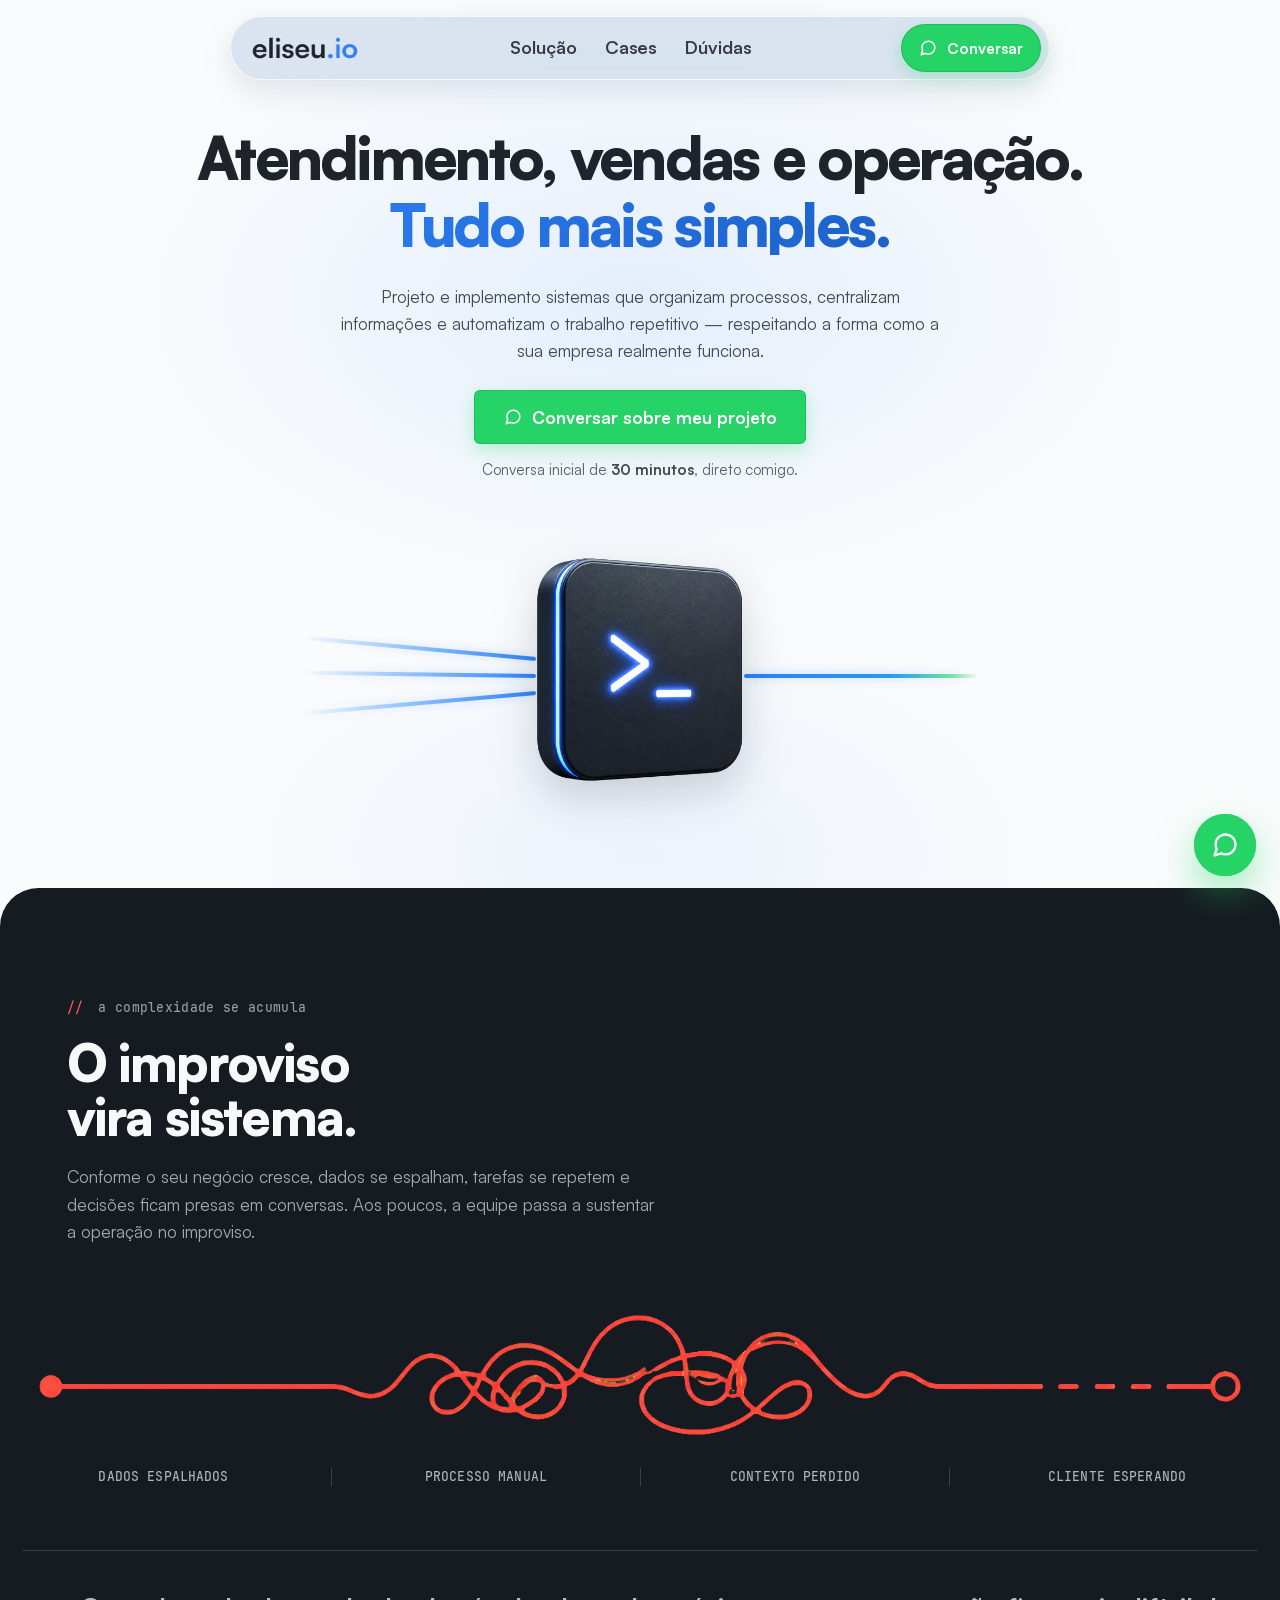
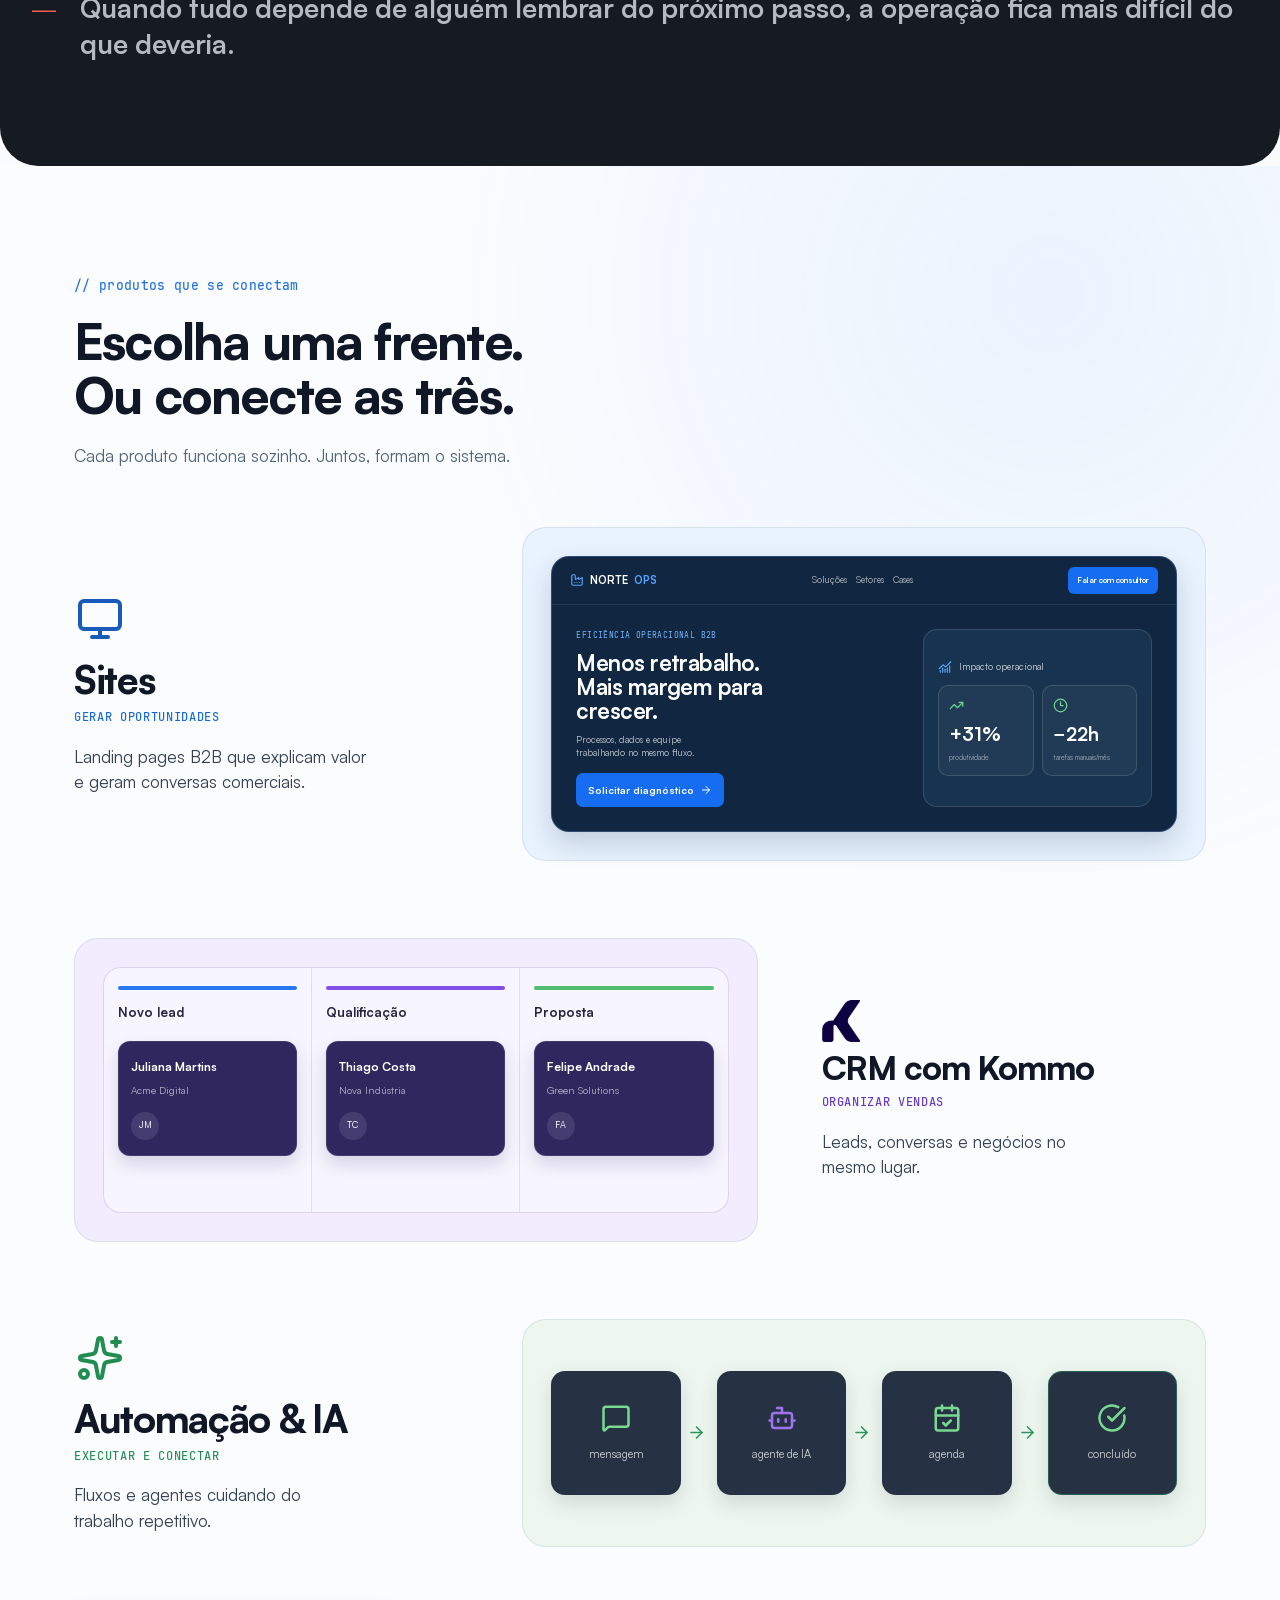
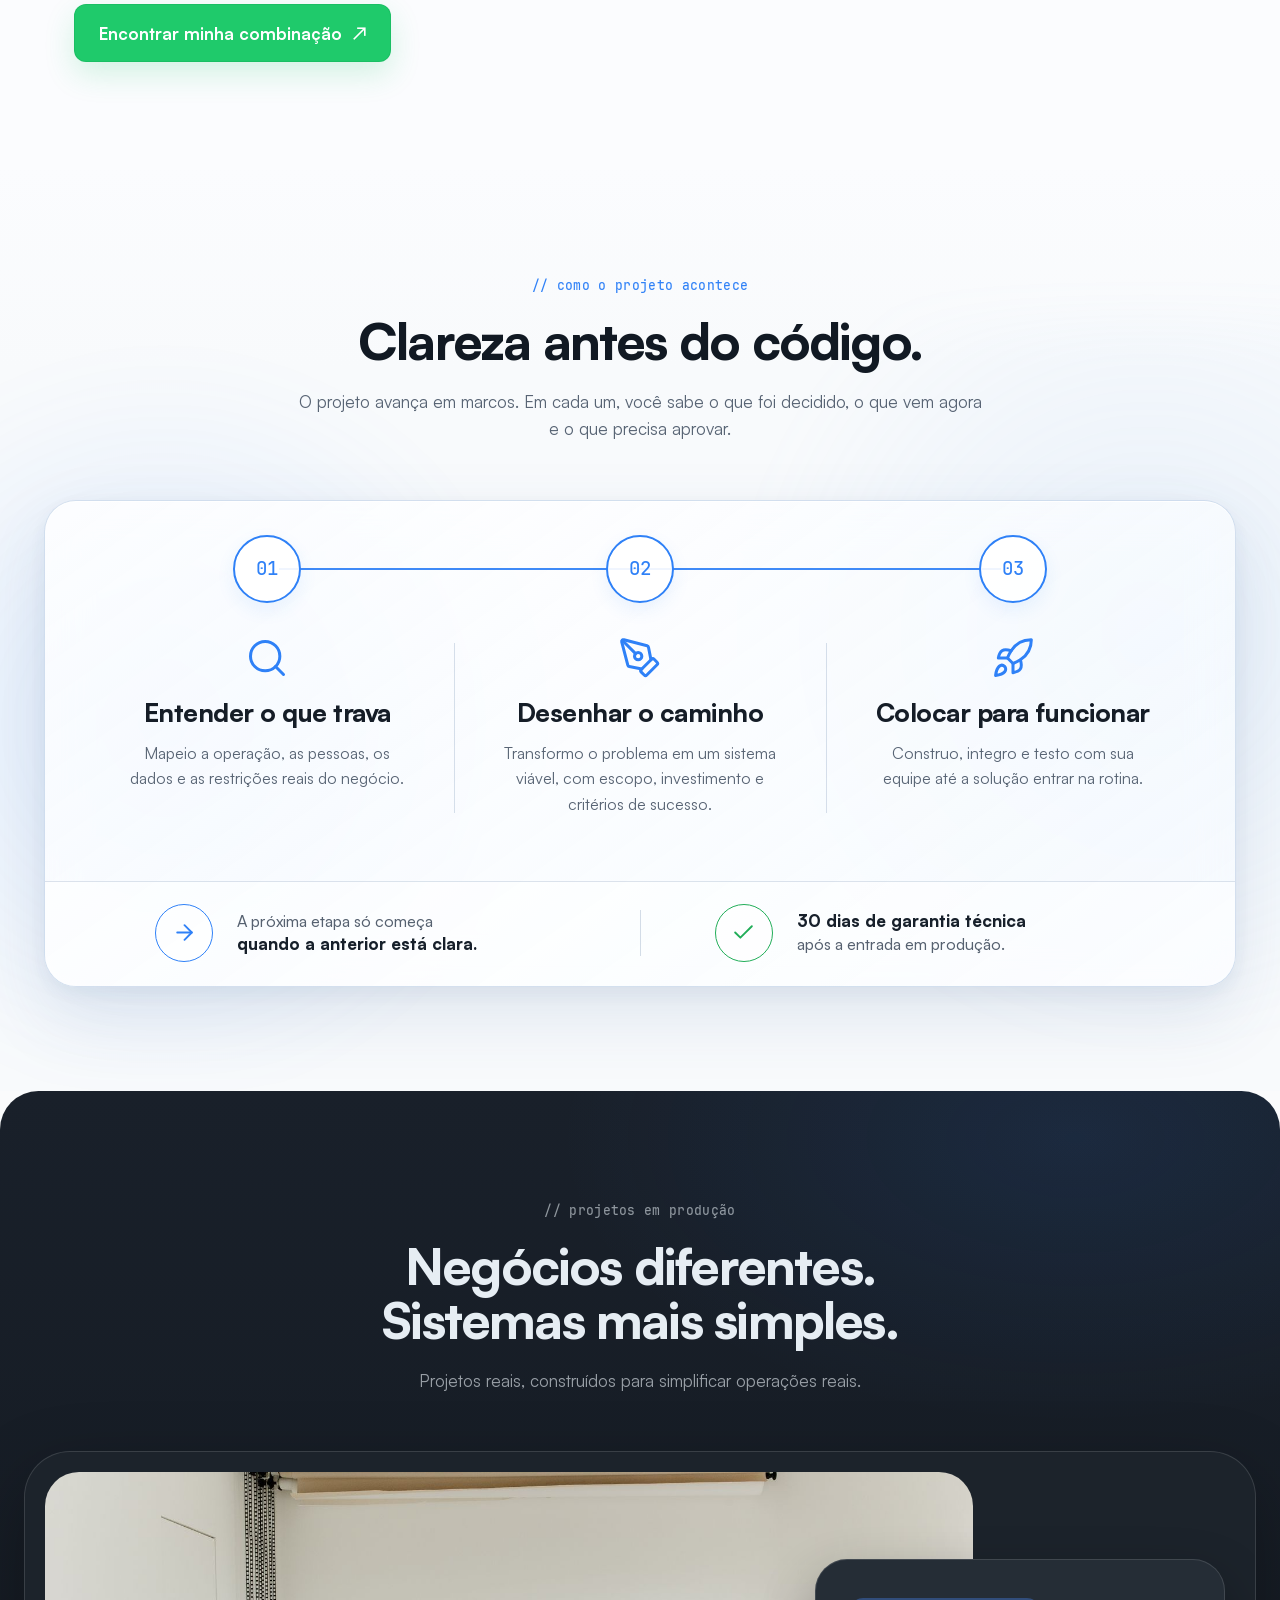
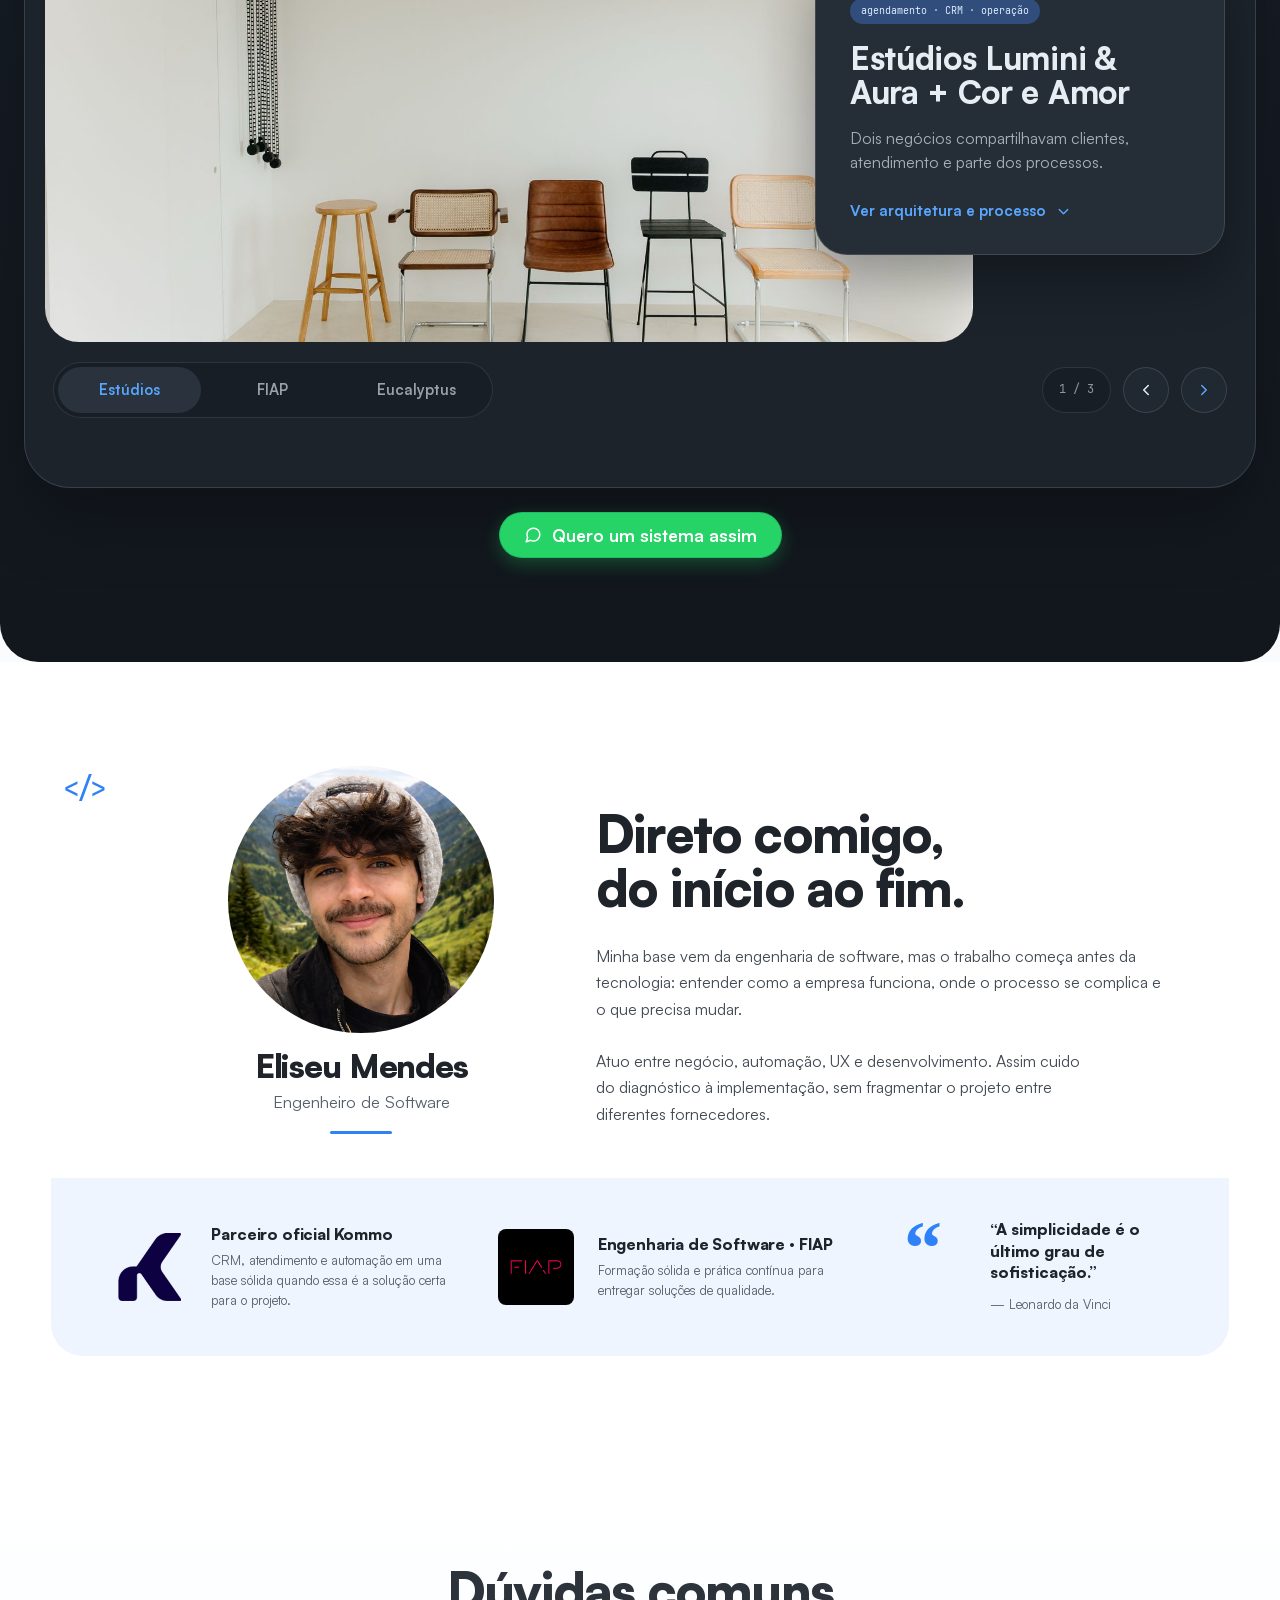
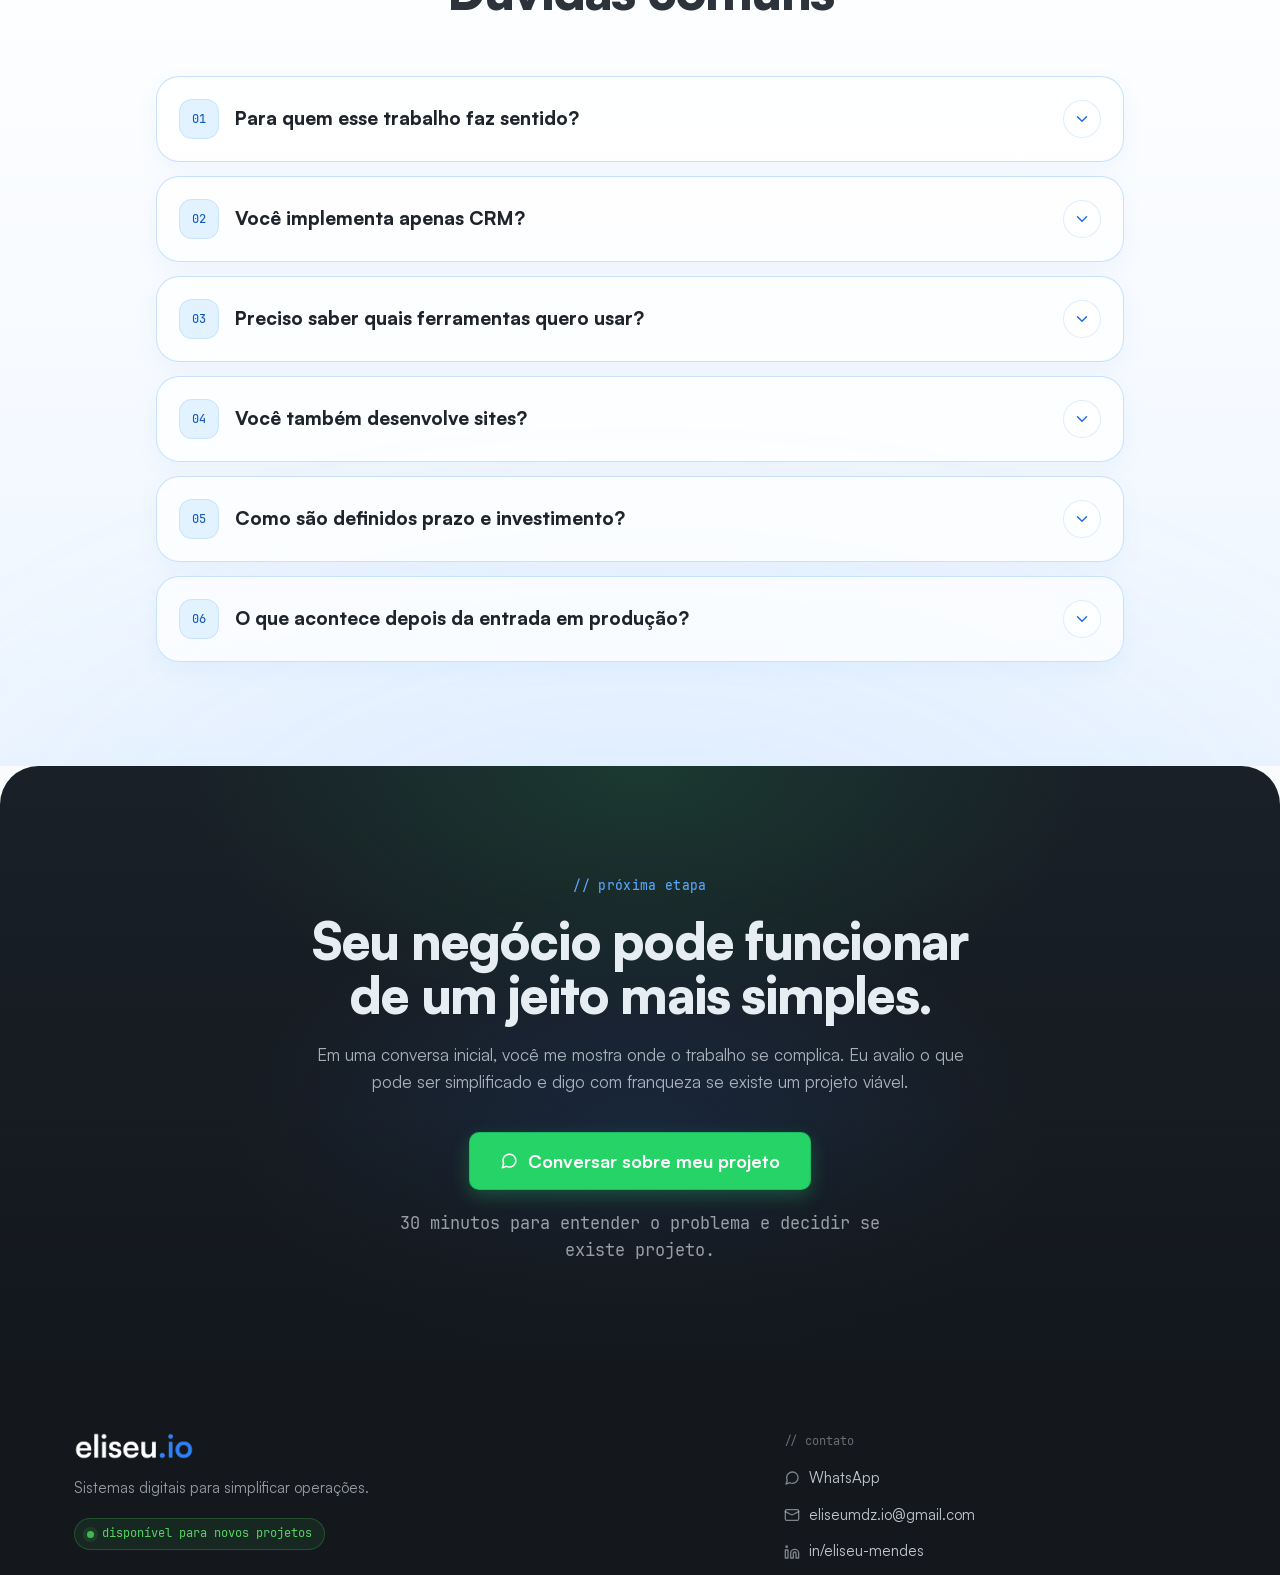
==== index.html @ 1e81d582 "Update social metadata and Open Graph image" ====
<!doctype html>
<html lang="pt-BR">
<head>
  <meta charset="utf-8">
  <meta name="viewport" content="width=device-width, initial-scale=1">
  <title>eliseu.io — Operações mais simples</title>
  <meta name="description" content="Sistemas digitais para simplificar operações.">
  <link rel="canonical" href="https://www.eliseu.io/">

  <meta property="og:type" content="website">
  <meta property="og:locale" content="pt_BR">
  <meta property="og:site_name" content="eliseu.io">
  <meta property="og:url" content="https://www.eliseu.io/">
  <meta property="og:title" content="eliseu.io — Operações mais simples">
  <meta property="og:description" content="Sistemas digitais para simplificar operações.">
  <meta property="og:image" content="https://www.eliseu.io/assets/og-eliseu-operacoes-simples.png">
  <meta property="og:image:width" content="1200">
  <meta property="og:image:height" content="630">
  <meta property="og:image:type" content="image/png">
  <meta property="og:image:alt" content="Logo da eliseu.io em fundo claro">

  <meta name="twitter:card" content="summary_large_image">
  <meta name="twitter:url" content="https://www.eliseu.io/">
  <meta name="twitter:title" content="eliseu.io — Operações mais simples">
  <meta name="twitter:description" content="Sistemas digitais para simplificar operações.">
  <meta name="twitter:image" content="https://www.eliseu.io/assets/og-eliseu-operacoes-simples.png">
  <meta name="twitter:image:alt" content="Logo da eliseu.io em fundo claro">
  <link rel="icon" type="image/png" sizes="512x512" href="assets/favicon-terminal.png">
  <link rel="apple-touch-icon" href="assets/favicon-terminal.png">
  <!-- Google tag (gtag.js) -->
  <script async src="https://www.googletagmanager.com/gtag/js?id=G-JLW2Q6Q3R5"></script>
  <script>
    window.dataLayer = window.dataLayer || [];
    function gtag(){dataLayer.push(arguments);}
    gtag('js', new Date());

    gtag('config', 'G-JLW2Q6Q3R5');
  </script>
  <script type="text/javascript">
    (function(c,l,a,r,i,t,y){
      c[a]=c[a]||function(){(c[a].q=c[a].q||[]).push(arguments)};
      t=l.createElement(r);t.async=1;t.src="https://www.clarity.ms/tag/"+i;
      y=l.getElementsByTagName(r)[0];y.parentNode.insertBefore(t,y);
    })(window, document, "clarity", "script", "x92ymctnva");
  </script>
  <link rel="stylesheet" href="styles.css?v=20260811-solution-separated">
</head>
<body>

<header class="site-header" id="siteHeader">
  <div class="container nav-shell">
    <div class="nav-main">
      <a class="brand" href="#top" aria-label="eliseu.io — início">
        <img src="assets/logo-eliseu.png" alt="eliseu.io">
      </a>
      <nav class="nav-links" aria-label="Navegação principal">
        <a href="#solucao">Solução</a>
        <a href="#cases">Cases</a>
        <a href="#duvidas">Dúvidas</a>
      </nav>
      <a class="btn btn-wa nav-cta" href="https://wa.me/5511916192015" target="_blank" rel="noopener">
        <svg viewBox="0 0 24 24" aria-hidden="true"><path d="M21 11.5a8.38 8.38 0 0 1-.9 3.8 8.5 8.5 0 0 1-7.6 4.7 8.38 8.38 0 0 1-3.8-.9L3 21l1.9-5.7a8.38 8.38 0 0 1-.9-3.8 8.5 8.5 0 0 1 4.7-7.6 8.38 8.38 0 0 1 3.8-.9h.5a8.48 8.48 0 0 1 8 8v.5z" /></svg>
        <span class="label">Conversar</span>
      </a>
    </div>
    <button class="menu-toggle" id="menuToggle" type="button" aria-label="Abrir menu" aria-controls="mobileMenu" aria-expanded="false">
      <img src="assets/icon-menu.svg" alt="" aria-hidden="true">
    </button>
  </div>
</header>

<div class="mobile-menu-layer" id="mobileMenu" aria-hidden="true">
  <div class="mobile-menu-backdrop" aria-hidden="true" data-menu-close></div>
  <div class="mobile-menu-panel" role="dialog" aria-modal="true" aria-label="Menu de navegação" tabindex="-1">
    <nav aria-label="Atalhos de seção">
      <a href="#solucao">Solução</a>
      <a href="#cases">Cases</a>
      <a href="#duvidas">Dúvidas</a>
    </nav>
  </div>
</div>

<main id="top">

  <!-- HERO -->
  <section class="hero">
    <div class="container hero-inner">
      <div class="hero-copy">
        <h1 data-reveal>Atendimento, vendas e operação. <span class="grad">Tudo mais simples.</span></h1>

        <p class="hero-lead" data-reveal data-delay="1">
          Projeto e implemento sistemas que organizam processos, centralizam informações e automatizam o trabalho repetitivo — respeitando a forma como a sua empresa realmente funciona.
        </p>
        <div class="hero-actions" data-reveal data-delay="2">
          <a class="btn btn-wa" href="https://wa.me/5511916192015" target="_blank" rel="noopener">
            <svg viewBox="0 0 24 24" aria-hidden="true"><path d="M21 11.5a8.38 8.38 0 0 1-.9 3.8 8.5 8.5 0 0 1-7.6 4.7 8.38 8.38 0 0 1-3.8-.9L3 21l1.9-5.7a8.38 8.38 0 0 1-.9-3.8 8.5 8.5 0 0 1 4.7-7.6 8.38 8.38 0 0 1 3.8-.9h.5a8.48 8.48 0 0 1 8 8v.5z" /></svg>
            Conversar sobre meu projeto
          </a>
        </div>
        <p class="hero-assurance" data-reveal data-delay="3">
          Conversa inicial de <strong>30 minutos</strong>, direto comigo.
        </p>

        <div class="hero-visual" data-reveal data-delay="4" aria-label="Três fluxos digitais simplificados em um">
          <div class="hero-flow" aria-hidden="true">
            <span class="signal-path signal-path--in signal-path--top"></span>
            <span class="signal-path signal-path--in signal-path--middle"></span>
            <span class="signal-path signal-path--in signal-path--bottom"></span>

            <span class="terminal-core">
              <img src="assets/hero-terminal-core.png" alt="">
            </span>

            <span class="signal-path signal-path--out">
              <i></i>
            </span>
          </div>
        </div>
      </div>
    </div>
  </section>

  <!-- PROBLEMA -->
  <section class="section problem-section" id="problema">
    <div class="container problem-container">
      <header class="problem-copy">
        <p class="eyebrow" data-reveal><span aria-hidden="true">//</span> a complexidade se acumula</p>
        <h2 data-reveal data-delay="1">O improviso<br>vira sistema.</h2>
        <p class="problem-lead" data-reveal data-delay="2">
          Conforme o seu negócio cresce, dados se espalham, tarefas se repetem e decisões ficam presas em conversas. Aos poucos, a equipe passa a sustentar a operação no improviso.
        </p>
      </header>

      <figure class="problem-flow" data-reveal data-delay="2">
        <picture class="problem-line" aria-hidden="true">
          <source media="(max-width: 640px)" srcset="assets/problem-tension-line-mobile.png">
          <img src="assets/problem-tension-line.png" alt="">
        </picture>
        <figcaption class="problem-labels" aria-label="Como a complexidade se acumula na operação">
          <span>Dados espalhados</span>
          <span>Processo manual</span>
          <span>Contexto perdido</span>
          <span>Cliente esperando</span>
        </figcaption>
      </figure>

      <blockquote class="problem-quote" data-reveal data-delay="3">
        <span aria-hidden="true">—</span>
        <p>Quando tudo depende de alguém lembrar do próximo passo, a operação fica mais difícil do que deveria.</p>
      </blockquote>
    </div>
  </section>

  <!-- SOLUÇÕES -->
  <section class="section solution-section" id="solucao">
    <div class="container solution-layout">
      <header class="solution-intro" data-reveal>
        <p class="eyebrow">// produtos que se conectam</p>
        <h2>Escolha uma frente.<br><span>Ou conecte as três.</span></h2>
        <p class="solution-intro-copy">Cada produto funciona sozinho. Juntos, formam o sistema.</p>
      </header>

      <div class="product-stack" aria-label="Produtos Eliseu.io">
        <article class="product-band product-band--sites" data-reveal data-delay="1">
          <div class="product-band-copy">
            <span class="product-icon product-icon--sites" aria-hidden="true"><i data-lucide="monitor"></i></span>
            <h3>Sites</h3>
            <p class="product-kicker">Gerar oportunidades</p>
            <p>Landing pages B2B que explicam valor e geram conversas comerciais.</p>
          </div>
          <div class="product-visual product-visual--sites">
            <div class="site-product-preview" aria-label="Exemplo de landing page B2B para uma empresa fictícia">
              <div class="site-preview-top">
                <strong class="site-b2b-brand"><i data-lucide="factory" aria-hidden="true"></i> NORTE<span>OPS</span></strong>
                <span>Soluções&nbsp;&nbsp; Setores&nbsp;&nbsp; Cases</span>
                <b>Falar com consultor</b>
              </div>
              <div class="site-preview-content">
                <div class="site-preview-message">
                  <small>EFICIÊNCIA OPERACIONAL B2B</small>
                  <h4>Menos retrabalho. Mais margem para crescer.</h4>
                  <p>Processos, dados e equipe trabalhando no mesmo fluxo.</p>
                  <span>Solicitar diagnóstico <i data-lucide="arrow-right" aria-hidden="true"></i></span>
                </div>
                <div class="site-preview-proof" aria-label="Resultados ilustrativos da empresa fictícia">
                  <div class="site-proof-heading"><i data-lucide="chart-no-axes-combined" aria-hidden="true"></i><span>Impacto operacional</span></div>
                  <article><i data-lucide="trending-up" aria-hidden="true"></i><strong>+31%</strong><span>produtividade</span></article>
                  <article><i data-lucide="clock-3" aria-hidden="true"></i><strong>−22h</strong><span>tarefas manuais/mês</span></article>
                </div>
              </div>
            </div>
          </div>
        </article>

        <article class="product-band product-band--crm" data-reveal data-delay="2">
          <div class="product-band-copy">
            <img class="product-kommo-mark" src="assets/kommo-mark.png" alt="Kommo">
            <h3>CRM com Kommo</h3>
            <p class="product-kicker">Organizar vendas</p>
            <p>Leads, conversas e negócios no mesmo lugar.</p>
          </div>
          <div class="product-visual product-visual--crm">
            <div class="crm-product-preview" aria-label="Exemplo de funil comercial no Kommo">
              <div class="crm-stage">
                <span class="crm-stage-line crm-stage-line--blue"></span>
                <strong>Novo lead</strong>
                <div class="crm-lead"><b>Juliana Martins</b><span>Acme Digital</span><small>JM</small></div>
              </div>
              <div class="crm-stage">
                <span class="crm-stage-line crm-stage-line--violet"></span>
                <strong>Qualificação</strong>
                <div class="crm-lead"><b>Thiago Costa</b><span>Nova Indústria</span><small>TC</small></div>
              </div>
              <div class="crm-stage">
                <span class="crm-stage-line crm-stage-line--green"></span>
                <strong>Proposta</strong>
                <div class="crm-lead"><b>Felipe Andrade</b><span>Green Solutions</span><small>FA</small></div>
              </div>
            </div>
          </div>
        </article>

        <article class="product-band product-band--automation" data-reveal data-delay="3">
          <div class="product-band-copy">
            <span class="product-icon product-icon--automation" aria-hidden="true"><i data-lucide="sparkles"></i></span>
            <h3>Automação &amp; IA</h3>
            <p class="product-kicker">Executar e conectar</p>
            <p>Fluxos e agentes cuidando do trabalho repetitivo.</p>
          </div>
          <div class="product-visual product-visual--automation">
            <div class="automation-product-preview" aria-label="Exemplo de automação conectada">
              <div class="automation-node"><i data-lucide="message-square" aria-hidden="true"></i><span>mensagem</span></div>
              <i class="automation-arrow" data-lucide="arrow-right" aria-hidden="true"></i>
              <div class="automation-node automation-node--ai"><i data-lucide="bot" aria-hidden="true"></i><span>agente de IA</span></div>
              <i class="automation-arrow" data-lucide="arrow-right" aria-hidden="true"></i>
              <div class="automation-node automation-node--calendar"><i data-lucide="calendar-check" aria-hidden="true"></i><span>agenda</span></div>
              <i class="automation-arrow" data-lucide="arrow-right" aria-hidden="true"></i>
              <div class="automation-node automation-node--done"><i data-lucide="circle-check-big" aria-hidden="true"></i><span>concluído</span></div>
            </div>
          </div>
        </article>
      </div>

      <div class="solution-intro-action solution-end" data-reveal>
        <a class="btn solution-cta" href="https://wa.me/5511916192015" target="_blank" rel="noopener">
          Encontrar minha combinação <span aria-hidden="true">↗</span>
        </a>
      </div>
    </div>
  </section>

  <!-- PROCESSO -->
  <section class="section process-section" id="processo">
    <div class="container process-container">
      <header class="process-intro">
        <p class="eyebrow" data-reveal>// como o projeto acontece</p>
        <h2 data-reveal data-delay="1">Clareza antes do código.</h2>
        <p class="process-lead" data-reveal data-delay="2">
          O projeto avança em marcos. Em cada um, você sabe o que foi decidido, o que vem agora e o que precisa aprovar.
        </p>
      </header>

      <div class="process-board" data-reveal data-delay="2">
        <div class="process-grid" role="list" aria-label="Etapas do projeto">
          <article class="process-step" role="listitem">
            <span class="process-number">01</span>
            <span class="process-icon" aria-hidden="true"><i data-lucide="search"></i></span>
            <h3>Entender o que trava</h3>
            <p>Mapeio a operação, as pessoas, os dados e as restrições reais do negócio.</p>
          </article>

          <article class="process-step" role="listitem">
            <span class="process-number">02</span>
            <span class="process-icon" aria-hidden="true"><i data-lucide="pen-tool"></i></span>
            <h3>Desenhar o caminho</h3>
            <p>Transformo o problema em um sistema viável, com escopo, investimento e critérios de sucesso.</p>
          </article>

          <article class="process-step" role="listitem">
            <span class="process-number">03</span>
            <span class="process-icon" aria-hidden="true"><i data-lucide="rocket"></i></span>
            <h3>Colocar para funcionar</h3>
            <p>Construo, integro e testo com sua equipe até a solução entrar na rotina.</p>
          </article>
        </div>

        <div class="process-assurance">
          <div class="process-assurance-item">
            <span class="process-assurance-icon process-assurance-icon--next" aria-hidden="true"><i data-lucide="arrow-right"></i></span>
            <p>A próxima etapa só começa <strong>quando a anterior está clara.</strong></p>
          </div>
          <span class="process-assurance-divider" aria-hidden="true"></span>
          <div class="process-assurance-item">
            <span class="process-assurance-icon process-assurance-icon--guarantee" aria-hidden="true"><i data-lucide="check"></i></span>
            <p><strong>30 dias de garantia técnica</strong> após a entrada em produção.</p>
          </div>
        </div>
      </div>
    </div>
  </section>

  <!-- CASES -->
  <section class="section cases-section" id="cases">
    <div class="container">
      <div class="cases-intro">
        <p class="eyebrow" data-reveal>// projetos em produção</p>
        <h2 data-reveal data-delay="1">Negócios diferentes.<br>Sistemas mais simples.</h2>
        <p data-reveal data-delay="2">Projetos reais, construídos para simplificar operações reais.</p>
      </div>

      <div class="case-shell" data-reveal>
        <div class="case-stage" id="caseStage">
          <div class="case-primary" id="caseCard"></div>

          <div class="case-navigation" aria-label="Navegação entre cases">
            <div class="case-chips" id="caseChips" aria-label="Selecionar case"></div>
            <div class="case-controls">
              <span id="caseCounter" aria-live="polite">1 / 3</span>
              <button class="icon-btn" id="prevCase" type="button" aria-label="Case anterior">
                <svg viewBox="0 0 24 24" aria-hidden="true"><path d="M15 18 9 12l6-6" /></svg>
              </button>
              <button class="icon-btn" id="nextCase" type="button" aria-label="Próximo case">
                <svg viewBox="0 0 24 24" aria-hidden="true"><path d="m9 18 6-6-6-6" /></svg>
              </button>
            </div>
          </div>

          <div class="case-architecture" id="caseArchitecture" aria-live="polite"></div>
        </div>

        <a class="btn btn-wa case-main-cta" href="https://wa.me/5511916192015" target="_blank" rel="noopener">
          <svg viewBox="0 0 24 24" aria-hidden="true"><path d="M21 11.5a8.38 8.38 0 0 1-.9 3.8 8.5 8.5 0 0 1-7.6 4.7 8.38 8.38 0 0 1-3.8-.9L3 21l1.9-5.7a8.38 8.38 0 0 1-.9-3.8 8.5 8.5 0 0 1 4.7-7.6 8.38 8.38 0 0 1 3.8-.9h.5a8.48 8.48 0 0 1 8 8v.5z" /></svg>
          Quero um sistema assim
        </a>
      </div>
    </div>
  </section>

  <!-- SOBRE -->
  <section class="section about-section" id="sobre">
    <div class="container about-container">
      <article class="about-card">
        <span class="about-code-mark" aria-hidden="true">&lt;/&gt;</span>

        <div class="about-profile" data-reveal>
          <div class="about-avatar">
            <img src="assets/eliseu-foto-alternativa.png" alt="Retrato de Eliseu Mendes">
          </div>
          <h3>Eliseu Mendes</h3>
          <p>Engenheiro de Software</p>
          <span class="about-profile-line" aria-hidden="true"></span>
        </div>

        <div class="about-story" data-reveal data-delay="1">
          <h2>Direto comigo,<br>do início ao fim.</h2>
          <div class="about-story-copy">
            <p>Minha base vem da engenharia de software, mas o trabalho começa antes da tecnologia: entender como a empresa funciona, onde o processo se complica e o que precisa mudar.</p>
            <p>Atuo entre negócio, automação, UX e desenvolvimento. Assim cuido do diagnóstico à implementação, sem fragmentar o projeto entre diferentes fornecedores.</p>
          </div>
        </div>

        <div class="about-proof" data-reveal data-delay="2" aria-label="Formação e credenciais">
          <div class="about-proof-item">
            <span class="about-proof-logo about-proof-logo--kommo" aria-hidden="true">
              <img src="assets/kommo-mark.png" alt="">
            </span>
            <div>
              <h3>Parceiro oficial Kommo</h3>
              <p>CRM, atendimento e automação em uma base sólida quando essa é a solução certa para o projeto.</p>
            </div>
          </div>

          <div class="about-proof-item">
            <span class="about-proof-logo">
              <img src="assets/badge-fiap.png" alt="FIAP">
            </span>
            <div>
              <h3>Engenharia de Software · FIAP</h3>
              <p>Formação sólida e prática contínua para entregar soluções de qualidade.</p>
            </div>
          </div>

          <blockquote class="about-proof-item about-quote">
            <span class="about-quote-mark" aria-hidden="true">“</span>
            <div>
              <p>“A simplicidade é o último grau de sofisticação.”</p>
              <cite>— Leonardo da Vinci</cite>
            </div>
          </blockquote>
        </div>
      </article>
    </div>
  </section>

  <!-- DÚVIDAS -->
  <section class="section faq-section" id="duvidas">
    <div class="container faq-layout">
      <div class="faq-intro">
        <h2 data-reveal>Dúvidas comuns</h2>
      </div>

      <div class="faq-list" data-reveal data-delay="1">
        <details>
          <summary>
            <span class="faq-question"><span class="faq-number">01</span>Para quem esse trabalho faz sentido?</span>
            <svg viewBox="0 0 24 24" aria-hidden="true"><path d="m6 9 6 6 6-6" /></svg>
          </summary>
          <div class="faq-answer-shell">
            <div class="faq-answer">
              <p>Para empresas de serviço que já possuem clientes e processos em funcionamento, mas acumulam retrabalho, informações dispersas, etapas manuais ou uma experiência digital abaixo do que o negócio precisa.</p>
              <p>É especialmente adequado para quem valoriza clareza, qualidade e uma solução adaptada ao próprio contexto. Não é uma oferta de tráfego, marketing ou “crescimento com IA”, nem a venda isolada de uma ferramenta.</p>
            </div>
          </div>
        </details>
        <details>
          <summary>
            <span class="faq-question"><span class="faq-number">02</span>Você implementa apenas CRM?</span>
            <svg viewBox="0 0 24 24" aria-hidden="true"><path d="m6 9 6 6 6-6" /></svg>
          </summary>
          <div class="faq-answer-shell">
            <div class="faq-answer">
              <p>Não. Trabalho com três frentes: CRM, Sites e Automação &amp; IA. Um projeto pode se concentrar em uma delas ou combinar as três, conforme o problema.</p>
            </div>
          </div>
        </details>
        <details>
          <summary>
            <span class="faq-question"><span class="faq-number">03</span>Preciso saber quais ferramentas quero usar?</span>
            <svg viewBox="0 0 24 24" aria-hidden="true"><path d="m6 9 6 6 6-6" /></svg>
          </summary>
          <div class="faq-answer-shell">
            <div class="faq-answer">
              <p>Não. Você apresenta o problema e o funcionamento atual da empresa. Definir a solução mais simples para esse contexto faz parte do meu trabalho.</p>
            </div>
          </div>
        </details>
        <details>
          <summary>
            <span class="faq-question"><span class="faq-number">04</span>Você também desenvolve sites?</span>
            <svg viewBox="0 0 24 24" aria-hidden="true"><path d="m6 9 6 6 6-6" /></svg>
          </summary>
          <div class="faq-answer-shell">
            <div class="faq-answer">
              <p>Sim, quando o site tem uma função real na jornada do cliente, como captar, qualificar, agendar, cobrar ou enviar informações ao restante do sistema.</p>
            </div>
          </div>
        </details>
        <details>
          <summary>
            <span class="faq-question"><span class="faq-number">05</span>Como são definidos prazo e investimento?</span>
            <svg viewBox="0 0 24 24" aria-hidden="true"><path d="m6 9 6 6 6-6" /></svg>
          </summary>
          <div class="faq-answer-shell">
            <div class="faq-answer">
              <p>Projetos são orçados pela solução, não por uma lista de horas. Depois do diagnóstico, você recebe uma proposta com escopo, etapas, responsabilidades, prazo e investimento definidos.</p>
            </div>
          </div>
        </details>
        <details>
          <summary>
            <span class="faq-question"><span class="faq-number">06</span>O que acontece depois da entrada em produção?</span>
            <svg viewBox="0 0 24 24" aria-hidden="true"><path d="m6 9 6 6 6-6" /></svg>
          </summary>
          <div class="faq-answer-shell">
            <div class="faq-answer">
              <p>Começa a estabilização incluída nos 30 dias de garantia técnica. Nesse período, corrijo defeitos que façam a solução divergir do escopo e dos critérios de aceite aprovados.</p>
              <p>A garantia não cobre novas funcionalidades, mudanças de fluxo ou preferência, falhas de terceiros, uso inadequado ou intervenções externas. Depois dos 30 dias, manutenção e melhorias são contratadas conforme a necessidade.</p>
            </div>
          </div>
        </details>
      </div>
    </div>
  </section>

  <!-- CTA FINAL -->
  <section class="section final-cta" id="contato">
    <div class="container cta-inner">
      <p class="eyebrow" data-reveal>// próxima etapa</p>
      <h2 data-reveal data-delay="1">Seu negócio pode funcionar de um jeito mais simples.</h2>
      <p data-reveal data-delay="2">
        Em uma conversa inicial, você me mostra onde o trabalho se complica. Eu avalio o que pode ser simplificado e digo com franqueza se existe um projeto viável.
      </p>
      <div class="cta-actions" data-reveal data-delay="3">
        <a class="btn btn-wa btn-lg" href="https://wa.me/5511916192015" target="_blank" rel="noopener">
          <svg viewBox="0 0 24 24" aria-hidden="true"><path d="M21 11.5a8.38 8.38 0 0 1-.9 3.8 8.5 8.5 0 0 1-7.6 4.7 8.38 8.38 0 0 1-3.8-.9L3 21l1.9-5.7a8.38 8.38 0 0 1-.9-3.8 8.5 8.5 0 0 1 4.7-7.6 8.38 8.38 0 0 1 3.8-.9h.5a8.48 8.48 0 0 1 8 8v.5z" /></svg>
          Conversar sobre meu projeto
        </a>
      </div>
      <p class="cta-sign" data-reveal data-delay="4">30 minutos para entender o problema e decidir se existe projeto.</p>
    </div>
  </section>

</main>

<footer class="footer">
  <div class="container footer-grid">
    <div class="footer-brand">
      <img src="assets/logo-eliseu-reversed.png" alt="eliseu.io">
      <p>Sistemas digitais para simplificar operações.</p>
      <span class="footer-status"><span class="status-dot"></span> disponível para novos projetos</span>
    </div>
    <div class="footer-col">
      <span class="lbl">// contato</span>
      <div class="footer-links">
        <a href="https://wa.me/5511916192015" target="_blank" rel="noopener">
          <svg viewBox="0 0 24 24" aria-hidden="true"><path d="M21 11.5a8.38 8.38 0 0 1-.9 3.8 8.5 8.5 0 0 1-7.6 4.7 8.38 8.38 0 0 1-3.8-.9L3 21l1.9-5.7a8.38 8.38 0 0 1-.9-3.8 8.5 8.5 0 0 1 4.7-7.6 8.38 8.38 0 0 1 3.8-.9h.5a8.48 8.48 0 0 1 8 8v.5z" /></svg>
          WhatsApp
        </a>
        <a href="mailto:eliseumdz.io@gmail.com">
          <svg viewBox="0 0 24 24" aria-hidden="true"><rect x="2" y="4" width="20" height="16" rx="2" /><path d="m22 7-10 5L2 7" /></svg>
          eliseumdz.io@gmail.com
        </a>
        <a href="https://www.linkedin.com/in/eliseu-mendes" target="_blank" rel="noopener">
          <svg viewBox="0 0 24 24" aria-hidden="true"><path d="M16 8a6 6 0 0 1 6 6v7h-4v-7a2 2 0 0 0-4 0v7h-4v-7a6 6 0 0 1 6-6Z" /><path d="M2 9h4v12H2z" /><circle cx="4" cy="4" r="1" /></svg>
          in/eliseu-mendes
        </a>
      </div>
    </div>
  </div>
</footer>

<a class="floating-whatsapp" href="https://wa.me/5511916192015" target="_blank" rel="noopener" aria-label="Falar comigo no WhatsApp">
  <svg viewBox="0 0 24 24" aria-hidden="true"><path d="M21 11.5a8.38 8.38 0 0 1-.9 3.8 8.5 8.5 0 0 1-7.6 4.7 8.38 8.38 0 0 1-3.8-.9L3 21l1.9-5.7a8.38 8.38 0 0 1-.9-3.8 8.5 8.5 0 0 1 4.7-7.6 8.38 8.38 0 0 1 3.8-.9h.5a8.48 8.48 0 0 1 8 8v.5z" /></svg>
</a>

<script src="assets/vendor/lucide.min.js?v=20260808"></script>
<script src="script.js?v=20260808-solution-icons-b2b"></script>
</body>
</html>
---- styles.css ----
/* ============================================================
   eliseu.io — Landing v2
   Developer-grade · GitHub flavor · cool gray, decisive blue
   ============================================================ */

@font-face {
  font-family: "Satoshi";
  src: url("assets/fonts/Satoshi-Variable.woff2") format("woff2");
  font-weight: 300 900;
  font-style: normal;
  font-display: swap;
}
@font-face {
  font-family: "JetBrains Mono";
  src: url("assets/fonts/JetBrainsMono-Regular.woff2") format("woff2");
  font-weight: 400;
  font-style: normal;
  font-display: swap;
}
@font-face {
  font-family: "JetBrains Mono";
  src: url("assets/fonts/JetBrainsMono-Medium.woff2") format("woff2");
  font-weight: 500;
  font-style: normal;
  font-display: swap;
}

:root {
  --paper-0: #ffffff;
  --paper-50: #fafbfc;
  --paper-100: #f4f5f7;
  --paper-200: #eeeef0;
  --paper-300: #e4e7eb;
  --paper-400: #d0d7de;
  --paper-500: #b9c0c9;
  --ink-900: #16191f;
  --ink-800: #1f242b;
  --ink-700: #2d333b;
  --ink-600: #424a53;
  --ink-500: #57606a;
  --ink-400: #6e7781;
  --blue-50: #ddf0ff;
  --blue-100: #c2e0ff;
  --blue-400: #58a6ff;
  --blue-500: #2f81f7;
  --blue-600: #1f6fe0;
  --blue-700: #1759bc;
  --green-50: #dafbe1;
  --green-100: #aceebb;
  --green-500: #3fb950;
  --green-900: #166b2e;

  /* WhatsApp — verde de marca, por pedido do cliente */
  --wa: #25d366;
  --wa-hover: #1eb858;
  --wa-deep: #128c5e;

  --surface-page: var(--paper-50);
  --surface-card: var(--paper-0);
  --surface-alt: var(--paper-200);
  --surface-inverse: #1b2027;
  --surface-terminal: #0f1318;

  --text-strong: var(--ink-800);
  --text-heading: var(--ink-700);
  --text-body: var(--ink-600);
  --text-muted: var(--ink-500);
  --text-subtle: var(--ink-400);
  --text-on-inverse: #e6edf3;

  --accent: var(--blue-500);
  --accent-hover: var(--blue-600);
  --accent-active: var(--blue-700);

  --border-subtle: var(--paper-300);
  --border-default: var(--paper-400);
  --border-strong: var(--paper-500);

  --shadow-xs: 0 1px 0 rgba(27, 31, 36, 0.04);
  --shadow-sm: 0 1px 0 rgba(27, 31, 36, 0.04), 0 1px 3px rgba(27, 31, 36, 0.06);
  --shadow-md: 0 3px 6px rgba(27, 31, 36, 0.08), 0 1px 2px rgba(27, 31, 36, 0.06);
  --shadow-lg: 0 8px 24px rgba(27, 31, 36, 0.12), 0 2px 6px rgba(27, 31, 36, 0.06);
  --shadow-xl: 0 16px 40px rgba(27, 31, 36, 0.16), 0 4px 12px rgba(27, 31, 36, 0.08);

  --font-sans: "Satoshi", "Satoshi Variable", -apple-system, BlinkMacSystemFont, "Segoe UI", sans-serif;
  --font-mono: "JetBrains Mono", ui-monospace, SFMono-Regular, Menlo, Consolas, monospace;

  --radius-sm: 6px;
  --radius-md: 10px;
  --radius-lg: 14px;
  --radius-xl: 18px;
  --radius-pill: 999px;

  /* Escala editorial compartilhada entre todas as seções */
  --type-display: clamp(3.25rem, 4.7vw, 4.25rem);
  --type-section-title: clamp(2.75rem, 4vw, 3.625rem);
  --type-section-lead: clamp(1.0625rem, 1.25vw, 1.1875rem);
  --type-eyebrow: 0.8125rem;
  --leading-display: 1.02;
  --leading-heading: 1.05;
  --leading-copy: 1.6;
  --space-title-from-eyebrow: 1rem;
  --space-lead-from-title: 1.25rem;
  --space-section-content: clamp(3rem, 4.5vw, 4rem);
  --space-section-block: clamp(4.5rem, 6vw, 5.5rem);
  --section-y: clamp(6.5rem, 8vw, 7.5rem);
  --container-wide: 1180px;
  --gutter: 24px;
  --ease: cubic-bezier(0.22, 0.68, 0.18, 1);
  --transition: 220ms var(--ease);
}

*, *::before, *::after { box-sizing: border-box; }

html {
  scroll-behavior: smooth;
  -webkit-text-size-adjust: 100%;
}

body {
  margin: 0;
  font-family: var(--font-sans);
  font-size: 17px;
  line-height: 1.65;
  color: var(--text-body);
  background: var(--surface-page);
  text-rendering: optimizeLegibility;
  -webkit-font-smoothing: antialiased;
  overflow-x: hidden;
}
body.modal-open {
  overflow: hidden;
  overscroll-behavior: contain;
}

button, a { font: inherit; }
a { color: var(--blue-600); text-decoration: none; }
img { display: block; max-width: 100%; }

svg {
  width: 18px; height: 18px;
  fill: none; stroke: currentColor;
  stroke-width: 2; stroke-linecap: round; stroke-linejoin: round;
}

h1, h2, h3, p { margin: 0; }
h1, h2, h3 {
  color: var(--text-heading);
  line-height: 1.06;
  letter-spacing: -0.01em;
  text-wrap: balance;
}
p { text-wrap: pretty; }

:focus-visible { outline: 2px solid var(--accent); outline-offset: 3px; }

.container {
  width: 100%;
  max-width: var(--container-wide);
  margin: 0 auto;
  padding: 0 var(--gutter);
}

/* ---------- Eyebrow ---------- */
.eyebrow {
  display: inline-flex;
  align-items: center;
  gap: 7px;
  color: var(--accent);
  font-family: var(--font-mono);
  font-size: 13px;
  font-weight: 500;
  letter-spacing: 0.01em;
}

/* ---------- Buttons ---------- */
.btn {
  position: relative;
  display: inline-flex;
  align-items: center;
  justify-content: center;
  gap: 10px;
  min-height: 46px;
  padding: 12px 18px;
  border: 1px solid var(--border-default);
  border-radius: var(--radius-sm);
  font-weight: 700;
  line-height: 1;
  cursor: pointer;
  overflow: hidden;
  transition: transform var(--transition), background var(--transition),
    border-color var(--transition), box-shadow var(--transition), color var(--transition);
}
.btn svg { width: 18px; height: 18px; }
.btn:hover { transform: translateY(-2px); }

.btn-primary {
  color: #fff;
  background: var(--blue-500);
  border-color: rgba(27, 31, 36, 0.12);
  box-shadow: var(--shadow-sm);
}
.btn-primary:hover { color: #fff; background: var(--blue-600); box-shadow: var(--shadow-md); }

.btn-secondary { color: var(--text-strong); background: var(--surface-card); }
.btn-secondary:hover { background: var(--paper-200); border-color: var(--border-strong); }

/* WhatsApp button — verde de destaque */
.btn-wa {
  color: #fff;
  background: var(--wa);
  border-color: rgba(18, 140, 94, 0.35);
  box-shadow: 0 6px 18px rgba(37, 211, 102, 0.28);
}
.btn-wa::after {
  content: "";
  position: absolute; inset: 0;
  background: linear-gradient(120deg, transparent 30%, rgba(255,255,255,0.28) 50%, transparent 70%);
  transform: translateX(-120%);
  transition: transform 0.7s var(--ease);
}
.btn-wa:hover { color: #fff; background: var(--wa-hover); box-shadow: 0 10px 26px rgba(37, 211, 102, 0.38); }
.btn-wa:hover::after { transform: translateX(120%); }

.btn-lg { min-height: 58px; padding: 16px 30px; font-size: 18px; border-radius: var(--radius-md); }

/* ---------- Header ---------- */
.site-header {
  position: fixed;
  top: 16px;
  right: 0;
  left: 0;
  z-index: 100;
  pointer-events: none;
}

.nav-shell {
  width: min(calc(100% - 48px), 820px);
  min-height: 64px;
  display: flex;
  align-items: center;
  justify-content: space-between;
  gap: 14px;
  padding: 7px 8px 7px 18px;
  border: 1px solid rgba(255, 255, 255, 0.72);
  border-radius: var(--radius-pill);
  background: rgba(205, 218, 234, 0.72);
  box-shadow: 0 10px 30px rgba(34, 68, 105, 0.13);
  -webkit-backdrop-filter: saturate(130%) blur(22px);
  backdrop-filter: saturate(130%) blur(22px);
  pointer-events: auto;
  transform-origin: center top;
  transition: background var(--transition), border-color var(--transition), box-shadow var(--transition), transform var(--transition);
  animation: headerEnter 0.58s var(--ease) backwards;
}
.site-header.scrolled .nav-shell {
  border-color: rgba(255, 255, 255, 0.78);
  background: rgba(205, 218, 234, 0.84);
  box-shadow: 0 12px 36px rgba(34, 68, 105, 0.16);
  transform: scale(0.95);
}
.nav-main { display: contents; }
.brand {
  display: inline-flex;
  align-items: center;
  min-width: max-content;
  padding: 4px 2px;
  border-radius: var(--radius-sm);
}
.brand img { width: 108px; height: auto; }

.status-pill {
  display: inline-flex; align-items: center; gap: 7px;
  padding: 4px 10px;
  border: 1px solid var(--green-100);
  border-radius: var(--radius-pill);
  background: var(--green-50);
  color: var(--green-900);
  font-family: var(--font-mono); font-size: 11px; line-height: 1.3;
}
.status-dot {
  width: 7px; height: 7px; border-radius: 50%;
  background: var(--green-500);
  box-shadow: 0 0 0 4px rgba(63, 185, 80, 0.14);
  animation: pulseStatus 2.2s ease-out infinite;
}

.nav-links { display: flex; align-items: center; gap: 0; }
.nav-links a {
  position: relative;
  padding: 9px 14px;
  border-radius: var(--radius-pill);
  color: rgba(31, 36, 43, 0.88);
  font-size: 18px; font-weight: 650;
  letter-spacing: -0.005em;
  transition: color var(--transition), background var(--transition), transform var(--transition);
}
.nav-links a::after {
  content: ""; position: absolute; left: 14px; right: 14px; bottom: 5px;
  height: 2px; border-radius: 2px; background: var(--blue-400);
  transform: scaleX(0); transform-origin: left; transition: transform var(--transition);
}
.nav-links a:hover {
  color: var(--ink-900);
  background: rgba(255, 255, 255, 0.42);
  transform: translateY(-1px);
}
.nav-links a:hover::after { transform: scaleX(1); }

.nav-cta {
  min-height: 48px;
  padding: 11px 17px;
  border-radius: var(--radius-pill);
  font-size: 15px;
}
/* glow ring para destaque */
.nav-cta::before {
  content: ""; position: absolute; inset: -3px;
  border-radius: inherit; border: 2px solid var(--wa);
  opacity: 0; animation: waRing 2.6s ease-out infinite;
  pointer-events: none;
}

.menu-toggle,
.mobile-menu-layer {
  display: none;
}

main section[id] {
  scroll-margin-top: 112px;
}

/* ---------- Scroll reveal ---------- */
[data-reveal] {
  opacity: 0; transform: translateY(26px);
  transition: opacity 0.7s var(--ease), transform 0.7s var(--ease);
}
[data-reveal].is-visible { opacity: 1; transform: none; }
[data-reveal][data-delay="1"] { transition-delay: 0.08s; }
[data-reveal][data-delay="2"] { transition-delay: 0.16s; }
[data-reveal][data-delay="3"] { transition-delay: 0.24s; }
[data-reveal][data-delay="4"] { transition-delay: 0.32s; }
[data-reveal][data-delay="5"] { transition-delay: 0.40s; }

/* ============================================================
   HERO
   ============================================================ */
.hero {
  position: relative;
  isolation: isolate;
  min-height: auto;
  display: flex;
  align-items: flex-start;
  overflow: hidden;
  background:
    radial-gradient(ellipse 760px 430px at 50% 34%, rgba(47, 129, 247, 0.11) 0%, rgba(88, 166, 255, 0.055) 42%, transparent 74%),
    radial-gradient(ellipse 620px 340px at 50% 96%, rgba(47, 129, 247, 0.065) 0%, rgba(88, 166, 255, 0.03) 48%, transparent 76%),
    var(--surface-page);
}

.hero-inner {
  position: relative;
  z-index: 1;
  padding-top: clamp(122px, 14vh, 148px);
  padding-bottom: clamp(74px, 8vh, 90px);
}
.hero-copy {
  display: flex;
  flex-direction: column;
  align-items: center;
  width: 100%;
  text-align: center;
}

.hero-copy h1 {
  max-width: 22ch;
  margin: 0 auto;
  color: var(--text-strong);
  font-size: clamp(48px, 4.55vw, 70px);
  line-height: 1.02;
  letter-spacing: -0.045em;
  font-weight: 900;
}
.hero-copy h1 .grad {
  display: block;
  margin-top: 6px;
  background: linear-gradient(120deg, var(--blue-500), var(--blue-700));
  -webkit-background-clip: text; background-clip: text;
  -webkit-text-fill-color: transparent; color: transparent;
}
.hero-lead {
  max-width: 50ch;
  margin-top: 28px;
  color: var(--text-body);
  font-size: 19px;
  line-height: 1.5;
}
.hero-actions {
  display: flex;
  align-items: center;
  justify-content: center;
  flex-wrap: wrap;
  gap: 14px;
  margin-top: 26px;
}
.hero-actions .btn {
  min-width: 332px;
  min-height: 54px;
  font-size: 17px;
}
.hero-assurance {
  margin-top: 15px;
  color: var(--text-muted);
  font-size: 15px;
  line-height: 1.5;
}
.hero-assurance strong {
  color: var(--text-body);
  font-weight: 700;
}

/* Hero visual — três sinais entram, um caminho claro sai */
.hero-visual {
  position: relative;
  width: 100%;
  margin-top: 52px;
}
.hero-flow {
  --core-half: 104px;
  position: relative;
  width: min(720px, 100%);
  height: 280px;
  margin: 0 auto;
}
.terminal-core {
  position: absolute;
  top: 50%;
  left: 50%;
  z-index: 3;
  width: 340px;
  transform: translate(-50%, -50%);
  pointer-events: none;
}
.terminal-core img {
  width: 100%;
  filter: drop-shadow(0 18px 22px rgba(15, 25, 42, 0.18));
  animation: terminalBreathe 5.8s ease-in-out infinite;
}
.signal-path {
  position: absolute;
  z-index: 1;
  height: 4px;
  pointer-events: none;
  filter: drop-shadow(0 0 5px rgba(47, 129, 247, 0.28));
}
.signal-path::before,
.signal-path::after {
  content: "";
  position: absolute;
  inset: 0;
  border-radius: 999px;
}
.signal-path::before {
  transform: scaleX(0);
  animation: signalReveal 1.15s var(--ease) forwards;
}
.signal-path::after {
  opacity: 0;
  background:
    linear-gradient(90deg,
      transparent 0%,
      transparent 40%,
      rgba(255,255,255,0.16) 45%,
      rgba(161,213,255,0.95) 50%,
      rgba(255,255,255,0.16) 55%,
      transparent 60%,
      transparent 100%);
  background-size: 280% 100%;
  animation: signalSweep 3.4s linear infinite;
}

.signal-path--in {
  left: 3%;
  right: calc(50% + var(--core-half));
  transform-origin: right center;
}
.signal-path--in::before {
  transform-origin: left center;
  background: linear-gradient(90deg, rgba(88,166,255,0), rgba(88,166,255,0.52) 38%, #2f81f7 100%);
}
.signal-path--top {
  top: 44%;
  transform: rotate(5.2deg);
}
.signal-path--middle {
  top: 50%;
  transform: rotate(0.8deg);
}
.signal-path--bottom {
  top: 56%;
  transform: rotate(-5deg);
}
.signal-path--top::before { animation-delay: 0.18s; }
.signal-path--middle::before { animation-delay: 0.34s; }
.signal-path--bottom::before { animation-delay: 0.5s; }
.signal-path--top::after { animation-delay: 0.2s; }
.signal-path--middle::after { animation-delay: 0.72s; }
.signal-path--bottom::after { animation-delay: 1.24s; }

.signal-path--out {
  top: 50%;
  left: calc(50% + var(--core-half));
  right: 3%;
}
.signal-path--out::before {
  transform-origin: left center;
  background: linear-gradient(90deg, #2f81f7 0%, #2399f5 62%, rgba(37,211,102,0.62) 88%, rgba(37,211,102,0) 100%);
  animation-delay: 1.05s;
}
.signal-path--out::after {
  animation-direction: reverse;
  animation-delay: 1.55s;
}
.signal-path--out i {
  position: absolute;
  top: 50%;
  right: 0;
  z-index: 2;
  width: 7px;
  height: 7px;
  border-radius: 50%;
  background: var(--wa);
  box-shadow: 0 0 0 0 rgba(37, 211, 102, 0.36);
  opacity: 0;
  transform: translate(50%, -50%);
  animation: outputPulse 3.4s 1.55s ease-out infinite;
}

/* ============================================================
   SECTION scaffolding
   ============================================================ */
.section { padding: var(--section-y) 0; position: relative; }
.section-head { max-width: 720px; }
.section-head.narrow { max-width: 660px; }
.section-head.split {
  display: grid;
  grid-template-columns: minmax(0, 1fr) minmax(260px, 0.6fr);
  gap: 44px; align-items: end; max-width: none;
}
.section-head h2 {
  margin-top: 16px; color: var(--text-heading);
  font-size: clamp(34px, 4.4vw, 54px); font-weight: 800;
}
.section-head p { margin-top: 18px; color: var(--text-body); font-size: 19px; line-height: 1.6; }

.problem-section,
.cases-section {
  overflow: hidden;
  border-radius: clamp(24px, 3vw, 48px);
}

.final-cta {
  overflow: hidden;
  border-radius: clamp(24px, 3vw, 48px) clamp(24px, 3vw, 48px) 0 0;
}

/* ============================================================
   PROBLEMA (dark)
   ============================================================ */
.problem-section {
  --problem-accent: #ff5c57;
  --problem-bleed: clamp(28px, 3.5vw, 52px);
  padding: clamp(92px, 8.5vw, 132px) 0 clamp(62px, 6.5vw, 96px);
  background: #161b21;
}
.problem-container {
  max-width: 1440px;
  padding-right: clamp(32px, 5.2vw, 80px);
  padding-left: clamp(32px, 5.2vw, 80px);
}
.problem-copy { max-width: 680px; }
.problem-section .eyebrow {
  color: rgba(230, 237, 243, 0.62);
  font-size: clamp(13px, 1.08vw, 16px);
}
.problem-section .eyebrow span {
  margin-right: 8px;
  color: var(--problem-accent);
}
.problem-copy h2 {
  max-width: 9ch;
  margin-top: 26px;
  color: #f6f8fa;
  font-size: clamp(56px, 6vw, 92px);
  font-weight: 900;
  line-height: 0.98;
  letter-spacing: -0.045em;
  text-wrap: initial;
}
.problem-lead {
  max-width: 49ch;
  margin-top: 34px;
  color: rgba(230, 237, 243, 0.67);
  font-size: clamp(17px, 1.42vw, 22px);
  line-height: 1.55;
}
.problem-flow {
  margin: clamp(58px, 6vw, 86px) 0 0;
  margin-right: calc(-1 * var(--problem-bleed));
  margin-left: calc(-1 * var(--problem-bleed));
}
.problem-line {
  display: block;
  width: 100%;
}
.problem-line img {
  width: 100%;
  height: auto;
  object-fit: contain;
}
.problem-labels {
  display: grid;
  grid-template-columns: repeat(4, minmax(0, 1fr));
  margin-top: 20px;
}
.problem-labels span {
  min-width: 0;
  padding: 0 clamp(16px, 2vw, 30px);
  border-left: 1px solid rgba(230, 237, 243, 0.18);
  color: rgba(230, 237, 243, 0.74);
  font-family: var(--font-mono);
  font-size: clamp(12px, 1vw, 15px);
  font-weight: 500;
  letter-spacing: 0.01em;
  line-height: 1.4;
  text-align: center;
  text-transform: uppercase;
}
.problem-labels span:first-child {
  padding-left: 0;
  border-left: 0;
}
.problem-labels span:last-child { padding-right: 0; }
.problem-quote {
  display: flex;
  align-items: baseline;
  gap: 22px;
  max-width: none;
  margin: clamp(52px, 5vw, 74px) 0 0;
  margin-right: calc(-1 * var(--problem-bleed));
  margin-left: calc(-1 * var(--problem-bleed));
  padding: clamp(30px, 3vw, 42px) 8px 0;
  border-top: 1px solid rgba(230, 237, 243, 0.16);
  color: rgba(230, 237, 243, 0.76);
  font-style: normal;
}
.problem-quote > span {
  flex: 0 0 auto;
  color: var(--problem-accent);
  font-size: 24px;
  line-height: 1;
}
.problem-quote p {
  font-size: clamp(22px, 2.15vw, 34px);
  font-weight: 650;
  line-height: 1.32;
}

/* ============================================================
   SOLUÇÕES — produtos conectáveis
   ============================================================ */
.solution-section {
  overflow: hidden;
  scroll-margin-top: 88px;
  background:
    radial-gradient(circle at 14% 30%, rgba(88, 166, 255, 0.13), transparent 34%),
    linear-gradient(135deg, #f8f7f4 0%, #edf5ff 54%, #f8f7f4 100%);
}
.solution-section .container { max-width: 1360px; }
.solution-layout {
  display: grid;
  grid-template-columns: minmax(300px, 0.37fr) minmax(0, 1fr);
  align-items: stretch;
  gap: 34px;
}
.solution-intro {
  display: flex;
  min-width: 0;
  flex-direction: column;
  align-items: flex-start;
  padding: 66px 0 22px;
}
.solution-intro .eyebrow { color: #36556f; }
.solution-intro h2 {
  max-width: 8.2ch;
  margin-top: 30px;
  color: #101828;
  font-size: clamp(58px, 5.25vw, 82px);
  font-weight: 800;
  line-height: 1.03;
  letter-spacing: -0.045em;
  text-wrap: initial;
}
.solution-intro h2 span { display: inline; }
.solution-intro-copy {
  max-width: 30ch;
  margin-top: 32px;
  color: #344054;
  font-size: 18px;
  line-height: 1.62;
}
.solution-intro-action {
  display: grid;
  gap: 18px;
  margin-top: auto;
  padding-top: 54px;
}
.solution-intro-action p {
  color: #344054;
  font-size: 14px;
}
.solution-cta {
  min-height: 58px;
  padding: 16px 24px;
  border-color: rgba(20, 170, 87, 0.34);
  border-radius: 12px;
  background: #1fca6b;
  box-shadow: 0 12px 30px rgba(31, 202, 107, 0.18);
  color: #fff;
  font-size: 17px;
}
.solution-cta:hover {
  border-color: #18ad59;
  background: #18b95f;
  box-shadow: 0 16px 34px rgba(31, 202, 107, 0.24);
  transform: translateY(-2px);
}

.product-stack {
  position: relative;
  display: grid;
  grid-template-rows: minmax(330px, auto) minmax(280px, auto) minmax(250px, auto);
  align-self: start;
  min-width: 0;
  border: 1px solid rgba(122, 161, 202, 0.22);
  border-radius: 26px;
  box-shadow: 0 24px 70px rgba(39, 68, 104, 0.12);
}
.product-band {
  position: relative;
  display: grid;
  grid-template-columns: minmax(215px, 0.36fr) minmax(0, 1fr);
  align-items: center;
  gap: 22px;
  min-width: 0;
  padding: 30px 34px;
  border: 1px solid rgba(93, 120, 154, 0.20);
  overflow: hidden;
  transition: transform var(--transition), box-shadow var(--transition), border-color var(--transition);
}
.product-band:hover {
  z-index: 2;
  border-color: rgba(47, 129, 247, 0.36);
  box-shadow: 0 14px 34px rgba(52, 75, 103, 0.13);
  transform: translateX(-4px);
}
.product-band--sites {
  border-radius: 26px 26px 0 0;
  border-left: 5px solid #1f72ee;
  background: #e9f3ff;
}
.product-band--crm {
  border-left: 5px solid #6d45d6;
  background: #f1edff;
}
.product-band--automation {
  border-radius: 0 0 26px 26px;
  border-left: 5px solid #31b66a;
  background: #edf7ef;
}
.product-band-copy {
  position: relative;
  z-index: 2;
  min-width: 0;
}
.product-number,
.product-icon {
  display: inline-flex;
  align-items: center;
  justify-content: center;
  color: #185bbb;
  font-family: var(--font-mono);
  font-size: 20px;
  font-weight: 500;
}
.product-icon {
  width: 52px;
  height: 52px;
}
.product-icon svg {
  width: 48px;
  height: 48px;
}
.product-icon--automation { color: #218d51; }
.product-band--automation .product-number { color: #218d51; }
.product-band h3 {
  margin-top: 8px;
  color: #101828;
  font-size: clamp(28px, 2.55vw, 40px);
  font-weight: 800;
  letter-spacing: -0.035em;
}
.product-band--crm h3 {
  font-size: clamp(28px, 2.05vw, 32px);
  white-space: nowrap;
}
.product-band-copy > p:last-child {
  max-width: 25ch;
  margin-top: 14px;
  color: #344054;
  font-size: 16px;
  line-height: 1.45;
}
.product-kicker {
  margin-top: 8px;
  color: #1567d7;
  font-family: var(--font-mono);
  font-size: 12px;
  font-weight: 500;
  letter-spacing: 0.055em;
  text-transform: uppercase;
}
.product-band--crm .product-kicker { color: #5e35c7; }
.product-band--automation .product-kicker { color: #218d51; }
.product-kommo-mark {
  width: auto;
  height: 42px;
  object-fit: contain;
  object-position: left center;
}

.product-bridge {
  position: absolute;
  left: -18px;
  z-index: 4;
  display: grid;
  place-items: center;
  width: 78px;
  height: 38px;
  border: 1px solid rgba(255, 255, 255, 0.88);
  border-radius: 12px;
  background: rgba(255, 255, 255, 0.56);
  box-shadow: 0 8px 20px rgba(31, 43, 62, 0.10), inset 0 1px 0 rgba(255, 255, 255, 0.9);
  color: #3f4b5d;
  -webkit-backdrop-filter: blur(14px) saturate(130%);
  backdrop-filter: blur(14px) saturate(130%);
}
.product-bridge svg { width: 20px; height: 20px; }
.product-bridge--one { top: 35.7%; transform: translateY(-50%); }
.product-bridge--two { top: 67.1%; transform: translateY(-50%); }

.site-product-preview,
.crm-product-preview,
.automation-product-preview { min-width: 0; }
.site-product-preview {
  align-self: stretch;
  min-height: 248px;
  border: 1px solid rgba(103, 148, 199, 0.34);
  border-radius: 18px;
  background: #102641;
  box-shadow: 0 12px 28px rgba(16, 38, 65, 0.18);
  color: #fff;
  overflow: hidden;
}
.site-preview-top {
  display: flex;
  align-items: center;
  justify-content: space-between;
  min-height: 42px;
  padding: 10px 18px;
  border-bottom: 1px solid rgba(255, 255, 255, 0.09);
  gap: 12px;
  font-size: 9px;
}
.site-preview-top strong { font-size: 11px; }
.site-b2b-brand {
  display: inline-flex;
  align-items: center;
  gap: 6px;
  white-space: nowrap;
}
.site-b2b-brand svg { width: 14px; height: 14px; color: #58a6ff; }
.site-preview-top strong span { color: #58a6ff; }
.site-preview-top > span { color: rgba(255, 255, 255, 0.62); }
.site-preview-top > b {
  padding: 7px 9px;
  border-radius: 6px;
  background: #176df1;
  color: #fff;
  font-size: 8px;
  white-space: nowrap;
}
.site-preview-content {
  display: grid;
  grid-template-columns: minmax(0, 1.18fr) minmax(148px, 0.82fr);
  gap: 18px;
  min-height: 205px;
  padding: 24px;
}
.site-preview-message {
  display: flex;
  flex-direction: column;
  align-items: flex-start;
  justify-content: center;
}
.site-preview-message h4 {
  max-width: 13ch;
  margin: 8px 0 0;
  color: #fff;
  font-size: clamp(19px, 1.75vw, 28px);
  line-height: 1.08;
  letter-spacing: -0.025em;
}
.site-preview-message small {
  color: #79b7ff;
  font-family: var(--font-mono);
  font-size: 8px;
  letter-spacing: 0.05em;
}
.site-preview-message p {
  max-width: 28ch;
  margin-top: 10px;
  color: rgba(255, 255, 255, 0.68);
  font-size: 9px;
  line-height: 1.45;
}
.site-preview-message span {
  align-items: center;
  gap: 6px;
  display: inline-flex;
  margin-top: 14px;
  padding: 9px 12px;
  border-radius: 7px;
  background: #176df1;
  color: #fff;
  font-size: 10px;
  font-weight: 700;
}
.site-preview-message span svg { width: 12px; height: 12px; }
.site-preview-proof {
  display: grid;
  align-content: center;
  grid-template-columns: repeat(2, minmax(0, 1fr));
  gap: 8px;
  padding: 14px;
  border: 1px solid rgba(255, 255, 255, 0.13);
  border-radius: 14px;
  background: #18334f;
}
.site-proof-heading {
  grid-column: 1 / -1;
  display: flex;
  align-items: center;
  gap: 7px;
  margin-bottom: 2px;
  color: rgba(255, 255, 255, 0.72);
  font-size: 9px;
}
.site-proof-heading svg { width: 14px; height: 14px; color: #58a6ff; }
.site-preview-proof article {
  display: grid;
  gap: 4px;
  min-width: 0;
  padding: 12px 10px;
  border: 1px solid rgba(255, 255, 255, 0.13);
  border-radius: 10px;
  background: rgba(255, 255, 255, 0.045);
}
.site-preview-proof article svg { width: 15px; height: 15px; color: #6fd58f; }
.site-preview-proof article strong { margin-top: 2px; color: #fff; font-size: 19px; }
.site-preview-proof article span { color: rgba(255, 255, 255, 0.58); font-size: 7px; line-height: 1.25; }

.crm-product-preview {
  display: grid;
  grid-template-columns: repeat(3, minmax(0, 1fr));
  min-height: 225px;
  border: 1px solid rgba(92, 63, 159, 0.18);
  border-radius: 18px;
  background: rgba(255, 255, 255, 0.44);
  overflow: hidden;
}
.crm-stage {
  display: flex;
  min-width: 0;
  flex-direction: column;
  padding: 18px 14px 14px;
  border-right: 1px solid rgba(92, 63, 159, 0.14);
}
.crm-stage:last-child { border-right: 0; }
.crm-stage > strong {
  margin-top: 12px;
  color: #292440;
  font-size: 13px;
}
.crm-stage-line { width: 100%; height: 4px; border-radius: 999px; }
.crm-stage-line--blue { background: #2777ee; }
.crm-stage-line--violet { background: #824fe7; }
.crm-stage-line--green { background: #50bd70; }
.crm-lead {
  display: grid;
  gap: 5px;
  margin-top: 18px;
  padding: 15px 12px;
  border: 1px solid rgba(255, 255, 255, 0.09);
  border-radius: 12px;
  background: #30275f;
  box-shadow: 0 8px 18px rgba(48, 39, 95, 0.17);
  color: #fff;
}
.crm-lead b { font-size: 12px; font-weight: 700; }
.crm-lead span { color: rgba(255, 255, 255, 0.62); font-size: 10px; }
.crm-lead small {
  display: grid;
  place-items: center;
  width: 28px;
  height: 28px;
  margin-top: 8px;
  border-radius: 50%;
  background: rgba(255, 255, 255, 0.10);
  font-size: 9px;
}

.automation-product-preview {
  display: grid;
  grid-template-columns: minmax(0, 1fr) 24px minmax(0, 1fr) 24px minmax(0, 1fr) 24px minmax(0, 1fr);
  align-items: center;
  gap: 6px;
}
.automation-node {
  display: grid;
  min-height: 124px;
  place-items: center;
  align-content: center;
  gap: 12px;
  border: 1px solid rgba(36, 48, 66, 0.18);
  border-radius: 14px;
  background: #263243;
  box-shadow: 0 8px 20px rgba(38, 50, 67, 0.15);
  color: #fff;
}
.automation-node > svg {
  width: 30px;
  height: 30px;
  color: #78d991;
}
.automation-node span { color: rgba(255, 255, 255, 0.78); font-size: 11px; }
.automation-node--ai > svg { color: #9f73ef; }
.automation-node--calendar > svg { color: #78d991; }
.automation-node--done { border-color: rgba(49, 182, 106, 0.35); }
.automation-arrow { width: 19px; height: 19px; color: #29975a; }

@media (prefers-reduced-motion: reduce) {
  .product-band { transition: none; }
  .product-band:hover { transform: none; }
}

/* ============================================================
   PROCESSO
   ============================================================ */
.process-section {
  border-top: 1px solid var(--border-subtle);
  background: var(--surface-alt);
}
.process-section .eyebrow { color: var(--accent); }
.process-section .section-head h2 { color: var(--text-heading); }
.process-section .section-head > p { color: var(--text-body); }
.process-grid {
  display: grid;
  grid-template-columns: repeat(3, minmax(0, 1fr));
  margin-top: 60px;
  border-top: 1px solid var(--border-default);
  border-bottom: 1px solid var(--border-default);
}
.process-step {
  position: relative;
  min-height: 250px;
  padding: 34px 30px 38px;
  border-right: 1px solid var(--border-default);
}
.process-step:first-child { padding-left: 0; }
.process-step:last-child { padding-right: 0; border-right: 0; }
.process-step::before {
  content: "";
  position: absolute;
  top: -5px;
  left: 30px;
  width: 9px;
  height: 9px;
  border: 2px solid var(--surface-alt);
  border-radius: 50%;
  background: var(--accent);
}
.process-step:first-child::before { left: 0; }
.process-number {
  color: var(--accent);
  font-family: var(--font-mono);
  font-size: 13px;
  font-weight: 500;
}
.process-step h3 {
  margin-top: 34px;
  color: var(--text-strong);
  font-size: 25px;
  font-weight: 800;
}
.process-step p {
  margin-top: 14px;
  color: var(--text-body);
  font-size: 16px;
  line-height: 1.6;
}
.process-assurance {
  display: grid;
  grid-template-columns: minmax(0, 1fr) auto;
  gap: 32px;
  align-items: center;
  margin-top: 40px;
  padding: 24px 28px;
  border: 1px solid var(--blue-100);
  border-radius: var(--radius-lg);
  background: var(--surface-card);
  box-shadow: var(--shadow-xs);
}
.process-assurance p {
  max-width: 54ch;
  color: var(--text-strong);
  font-size: 19px;
  font-weight: 750;
  line-height: 1.45;
}
.process-assurance strong {
  display: inline-flex;
  align-items: center;
  gap: 9px;
  color: var(--green-900);
  font-family: var(--font-mono);
  font-size: 12px;
  line-height: 1.45;
}
.process-assurance strong svg { flex: 0 0 auto; width: 18px; height: 18px; color: var(--green-500); }

/* ============================================================
   PARCERIA KOMMO — card embutido no "quem sou eu"
   ============================================================ */
.partner-card {
  display: flex; align-items: center; gap: 22px;
  padding: 18px 22px;
  border: 1px solid var(--border-default); border-radius: var(--radius-lg);
  background: var(--surface-card); box-shadow: var(--shadow-xs);
  transition: border-color var(--transition), box-shadow var(--transition), transform var(--transition);
}
.partner-card:hover { border-color: var(--blue-100); box-shadow: var(--shadow-md); transform: translateY(-3px); }
.partner-logo { flex-shrink: 0; width: 150px; height: auto; }
.partner-text p { color: var(--text-strong); font-size: 17px; font-weight: 800; line-height: 1.2; }
.partner-text span { display: block; margin-top: 6px; color: var(--text-muted); font-size: 14px; line-height: 1.5; }
.cred-row { display: grid; grid-template-columns: minmax(0, 1fr) 180px; gap: 14px; }

/* ============================================================
   CASES — palco editorial com arquitetura inline
   ============================================================ */
.cases-section {
  overflow: hidden;
  padding: 58px 0 76px;
  background:
    radial-gradient(760px 420px at 84% 4%, rgba(47, 129, 247, 0.1), transparent 68%),
    linear-gradient(180deg, #19202a, #12171d);
}
.cases-section > .container { max-width: 1280px; }
.cases-intro { max-width: 760px; margin: 0 auto; text-align: center; }
.cases-intro .eyebrow { color: rgba(230, 237, 243, 0.58); }
.cases-intro h2 {
  margin-top: 16px;
  color: var(--text-on-inverse);
  font-size: clamp(42px, 5.2vw, 66px);
  font-weight: 800;
}
.cases-intro > p:last-child {
  margin-top: 20px;
  color: rgba(230, 237, 243, 0.62);
  font-size: 18px;
}

.case-shell { margin-top: 40px; }
.case-stage {
  padding: 20px;
  border: 1px solid rgba(255, 255, 255, 0.13);
  border-radius: 46px;
  background: #1c232b;
  box-shadow: 0 26px 72px rgba(0, 0, 0, 0.28);
  overflow: hidden;
}
.case-primary { position: relative; min-height: 470px; }
.case-visual {
  position: absolute;
  inset: 0 auto 0 0;
  width: 78%;
  border-radius: 34px;
  background: #0f1318;
  overflow: hidden;
}
.case-visual img {
  width: 100%; height: 100%;
  object-fit: cover;
  transition: transform 0.7s var(--ease), opacity 0.35s var(--ease);
}
.case-primary:hover .case-visual img { transform: scale(1.025); }

.case-info {
  position: absolute;
  z-index: 2;
  top: 50%; right: 10px;
  width: min(410px, 38%);
  padding: 34px 34px 30px;
  border: 1px solid rgba(255, 255, 255, 0.13);
  border-radius: 32px;
  background: #252d36;
  box-shadow: 0 24px 54px rgba(0, 0, 0, 0.32);
  transform: translateY(-50%);
}
.case-segment {
  display: inline-flex;
  padding: 6px 11px;
  border-radius: var(--radius-pill);
  background: #314d7b;
  color: #dcecff;
  font-family: var(--font-mono);
  font-size: 10px;
  line-height: 1.35;
}
.case-info h3 {
  margin-top: 18px;
  color: var(--text-on-inverse);
  font-size: clamp(27px, 2.5vw, 36px);
  font-weight: 800;
}
.case-info .summary {
  margin-top: 16px;
  color: rgba(230, 237, 243, 0.68);
  font-size: 16px;
  line-height: 1.55;
}
.case-metric { margin-top: 20px; }
.case-metric-value {
  display: block;
  color: var(--blue-400);
  font-size: 42px;
  font-weight: 900;
  letter-spacing: -0.03em;
  line-height: 1;
}
.case-metric-label {
  display: block;
  margin-top: 7px;
  color: rgba(230, 237, 243, 0.56);
  font-family: var(--font-mono);
  font-size: 11px;
  line-height: 1.45;
}
.case-expand-trigger {
  display: inline-flex;
  align-items: center;
  gap: 9px;
  margin-top: 24px;
  padding: 0;
  border: 0;
  background: transparent;
  color: var(--blue-400);
  font-size: 15px;
  font-weight: 700;
  cursor: pointer;
  transition: color var(--transition), transform var(--transition);
}
.case-expand-trigger:hover { color: #8fc5ff; transform: translateX(2px); }
.case-expand-trigger svg { width: 17px; height: 17px; transition: transform var(--transition); }
.case-stage.open .case-expand-trigger svg { transform: rotate(180deg); }

.case-navigation {
  display: flex;
  align-items: center;
  justify-content: space-between;
  gap: 24px;
  padding: 20px 8px 4px;
}
.case-chips {
  display: flex;
  align-items: center;
  min-width: min(440px, 58%);
  padding: 4px;
  border: 1px solid rgba(255, 255, 255, 0.1);
  border-radius: var(--radius-pill);
  background: #181e25;
}
.case-chip {
  flex: 1 1 0;
  min-height: 46px;
  padding: 8px 18px;
  border: 0;
  border-radius: var(--radius-pill);
  background: transparent;
  color: rgba(230, 237, 243, 0.64);
  font-size: 15px;
  font-weight: 650;
  cursor: pointer;
  transition: color var(--transition), background var(--transition), transform var(--transition);
}
.case-chip:hover { color: var(--text-on-inverse); }
.case-chip.active { background: #2a333d; color: var(--blue-400); }
.case-controls {
  display: flex;
  align-items: center;
  gap: 12px;
  color: rgba(230, 237, 243, 0.58);
  font-family: var(--font-mono);
  font-size: 12px;
}
.case-controls > span {
  min-width: 64px;
  padding: 12px 16px;
  border: 1px solid rgba(255, 255, 255, 0.1);
  border-radius: var(--radius-pill);
  background: #181e25;
  text-align: center;
}
.icon-btn {
  width: 46px; height: 46px;
  display: inline-flex; align-items: center; justify-content: center;
  border: 1px solid rgba(255, 255, 255, 0.12);
  border-radius: 50%;
  background: #202832;
  color: var(--text-on-inverse);
  cursor: pointer;
  transition: background var(--transition), border-color var(--transition), transform var(--transition);
}
.icon-btn:hover { background: #2b3540; border-color: rgba(88, 166, 255, 0.55); transform: translateY(-1px); }
.icon-btn:last-child { color: var(--blue-400); }

.case-architecture {
  display: grid;
  grid-template-rows: 0fr;
  opacity: 0;
  transition: grid-template-rows 0.55s var(--ease), opacity 0.35s var(--ease), margin-top 0.55s var(--ease);
}
.case-architecture > div { min-height: 0; overflow: hidden; }
.case-stage.open .case-architecture {
  grid-template-rows: 1fr;
  margin-top: 20px;
  opacity: 1;
}
.case-architecture-inner {
  padding: 28px 12px 16px;
  border-top: 1px solid rgba(255, 255, 255, 0.12);
}
.case-architecture-inner h4 {
  margin: 0 0 20px;
  color: var(--text-on-inverse);
  font-size: 24px;
  line-height: 1.15;
}
.case-architecture-grid {
  display: grid;
  grid-template-columns: minmax(180px, 0.85fr) minmax(470px, 1.7fr) minmax(180px, 0.85fr);
  gap: 28px;
}
.case-architecture-grid section + section {
  padding-left: 28px;
  border-left: 1px solid rgba(255, 255, 255, 0.12);
}
.architecture-copy > span,
.architecture-solution > span {
  display: block;
  color: var(--text-on-inverse);
  font-size: 15px;
  font-weight: 750;
}
.architecture-copy p {
  margin-top: 12px;
  color: rgba(230, 237, 243, 0.62);
  font-size: 14px;
  line-height: 1.55;
}
.architecture-flow {
  display: flex;
  align-items: stretch;
  margin-top: 18px;
}
.architecture-node {
  flex: 1 1 0;
  min-width: 0;
  min-height: 72px;
  display: flex;
  align-items: center;
  justify-content: center;
  padding: 10px;
  border: 1px solid rgba(88, 166, 255, 0.55);
  border-radius: 13px;
  color: rgba(230, 237, 243, 0.86);
  font-size: 12px;
  font-weight: 650;
  line-height: 1.25;
  text-align: center;
}
.architecture-line {
  flex: 0 0 18px;
  align-self: center;
  height: 1px;
  background: var(--blue-500);
}
.case-main-cta {
  display: flex;
  width: max-content;
  margin: 24px auto 0;
  padding-right: 24px;
  padding-left: 24px;
  border-radius: var(--radius-pill);
}

/* ============================================================
   SOBRE — faixa editorial aberta
   ============================================================ */
.about-section {
  padding: clamp(88px, 6vw, 96px) 0 clamp(34px, 2.8vw, 43px);
  background: var(--surface-card);
  color: var(--text-body);
}
.about-container {
  max-width: none;
  padding-right: clamp(30px, 4vw, 62px);
  padding-left: clamp(30px, 4vw, 62px);
}
.about-card {
  position: relative;
  display: grid;
  grid-template-columns: minmax(390px, 0.78fr) minmax(520px, 1fr);
  column-gap: clamp(48px, 4vw, 60px);
  align-items: start;
}
.about-code-mark {
  position: absolute;
  top: 8px;
  left: 12px;
  color: var(--accent);
  font-family: var(--font-mono);
  font-size: 28px;
  font-weight: 500;
  line-height: 1;
  letter-spacing: -0.12em;
}
.about-profile,
.about-story,
.about-proof {
  min-width: 0;
}
.about-profile {
  display: flex;
  flex-direction: column;
  align-items: center;
  padding: 0 0 4px clamp(96px, 9.9vw, 152px);
  text-align: center;
}
.about-avatar {
  width: clamp(236px, 20.8vw, 320px);
  aspect-ratio: 1;
  overflow: hidden;
  border: 0;
  border-radius: 50%;
  background: var(--paper-100);
}
.about-avatar img {
  width: 100%;
  height: 100%;
  object-fit: cover;
  object-position: center 22%;
  transition: transform 0.7s var(--ease);
}
.about-card:hover .about-avatar img { transform: scale(1.018); }
.about-profile h3 {
  margin-top: 16px;
  color: var(--text-strong);
  font-size: clamp(32px, 2.55vw, 40px);
  font-weight: 900;
  line-height: 1.05;
  letter-spacing: -0.035em;
}
.about-profile p {
  margin-top: 8px;
  color: var(--text-muted);
  font-size: clamp(16px, 1.3vw, 20px);
  line-height: 1.35;
}
.about-profile-line {
  width: 62px;
  height: 3px;
  margin-top: 18px;
  border-radius: var(--radius-pill);
  background: var(--accent);
}
.about-story {
  padding: clamp(34px, 3.2vw, 50px) 0 0;
}
.about-story h2 {
  max-width: 11.2ch;
  color: var(--text-strong);
  font-size: clamp(48px, 4.1vw, 62px);
  font-weight: 900;
  line-height: 1.02;
  letter-spacing: -0.045em;
  text-align: left;
}
.about-story-copy {
  display: grid;
  gap: 26px;
  max-width: 48ch;
  margin-top: 28px;
}
.about-story-copy p {
  color: var(--text-body);
  font-size: clamp(16px, 1.18vw, 18px);
  line-height: 1.65;
}
.about-proof {
  grid-column: 1 / -1;
  display: grid;
  grid-template-columns: 1.08fr 1.08fr 0.9fr;
  gap: clamp(28px, 3.5vw, 54px);
  align-items: center;
  margin-top: 40px;
  padding: clamp(36px, 3.2vw, 48px) clamp(34px, 4.7vw, 72px);
  border-radius: 0 0 32px 32px;
  background: #eef5ff;
}
.about-proof-item {
  display: grid;
  grid-template-columns: 78px minmax(0, 1fr);
  gap: 22px;
  align-items: center;
  margin: 0;
  padding: 0;
}
.about-proof-logo {
  display: grid;
  place-items: center;
  width: 76px;
  height: 76px;
  overflow: hidden;
  border: 0;
  border-radius: 8px;
  background: transparent;
}
.about-proof-logo img {
  width: 100%;
  height: 100%;
  object-fit: contain;
}
.about-proof-logo--kommo {
  justify-content: center;
  border: 0;
}
.about-proof-logo--kommo img {
  width: auto;
  max-width: none;
  height: 68px;
}
.about-proof-item h3 {
  color: var(--text-strong);
  font-size: clamp(16px, 1.12vw, 18px);
  font-weight: 850;
  line-height: 1.28;
}
.about-proof-item p {
  margin-top: 7px;
  color: var(--text-muted);
  font-size: clamp(13px, 0.96vw, 15px);
  line-height: 1.52;
}
.about-quote {
  grid-template-columns: 64px minmax(0, 1fr);
  padding-left: 20px;
  font-style: normal;
}
.about-quote-mark {
  align-self: start;
  color: var(--accent);
  font-family: Georgia, "Times New Roman", serif;
  font-size: 76px;
  font-weight: 700;
  line-height: 0.78;
}
.about-quote p {
  margin-top: 0;
  color: var(--text-strong);
  font-size: clamp(16px, 1.15vw, 18px);
  font-weight: 850;
  line-height: 1.35;
}
.about-quote cite {
  display: block;
  margin-top: 10px;
  color: var(--text-muted);
  font-size: clamp(13px, 0.96vw, 15px);
  font-style: normal;
}

/* ============================================================
   FAQ
   ============================================================ */
.faq-section {
  isolation: isolate;
  overflow: hidden;
  padding-top: clamp(116px, 8vw, 136px);
  border-top: 0;
  border-radius: 0;
  background: linear-gradient(
    180deg,
    var(--surface-card) 0%,
    #fbfdff 28%,
    #f7faff 52%,
    #f2f8ff 76%,
    #edf5ff 100%
  );
}

.faq-section::before {
  content: "";
  position: absolute;
  z-index: -1;
  inset: auto -14% -12%;
  height: 46%;
  background: radial-gradient(
    ellipse at 50% 100%,
    rgba(88, 166, 255, 0.10) 0%,
    rgba(88, 166, 255, 0.045) 44%,
    transparent 74%
  );
  filter: blur(38px);
  pointer-events: none;
}
.faq-layout {
  display: grid;
  gap: 52px;
  max-width: 1016px;
}
.faq-intro h2 {
  text-align: center;
  color: var(--text-heading);
  font-size: clamp(40px, 3.5vw, 52px);
  font-weight: 900;
  letter-spacing: -0.035em;
}
.faq-list {
  display: grid;
  gap: 14px;
}
.faq-list details {
  overflow: hidden;
  border: 1px solid rgba(194, 224, 255, 0.92);
  border-radius: clamp(18px, 1.8vw, 24px);
  background: rgba(255, 255, 255, 0.72);
  box-shadow: 0 8px 24px rgba(31, 111, 224, 0.05);
  transform: translateY(0);
  transition:
    transform 360ms cubic-bezier(0.22, 1, 0.36, 1),
    border-color 320ms ease,
    background 320ms ease,
    box-shadow 360ms cubic-bezier(0.22, 1, 0.36, 1);
}
.faq-list details:hover {
  border-color: var(--blue-100);
  background: rgba(255, 255, 255, 0.96);
  box-shadow: 0 16px 36px rgba(31, 111, 224, 0.12);
  transform: translateY(-3px);
}
.faq-list details:focus-within {
  border-color: var(--blue-400);
  box-shadow: 0 0 0 4px rgba(88, 166, 255, 0.12), 0 16px 36px rgba(31, 111, 224, 0.10);
}
.faq-list details[open] {
  background: var(--surface-card);
  border-color: rgba(88, 166, 255, 0.64);
  box-shadow: 0 18px 42px rgba(31, 111, 224, 0.13);
}
.faq-list summary {
  display: flex;
  align-items: center;
  justify-content: space-between;
  gap: 24px;
  min-height: 84px;
  padding: 20px 22px;
  color: var(--text-strong);
  font-size: 19px;
  font-weight: 800;
  line-height: 1.35;
  list-style: none;
  cursor: pointer;
  transition: color 260ms ease;
}
.faq-list summary::-webkit-details-marker { display: none; }
.faq-list summary:hover { color: var(--blue-700); }
.faq-list summary:focus-visible { outline: 0; }
.faq-question {
  display: flex;
  align-items: center;
  min-width: 0;
}
.faq-number {
  display: grid;
  flex: 0 0 40px;
  place-items: center;
  width: 40px;
  height: 40px;
  margin-right: 16px;
  border: 1px solid rgba(88, 166, 255, 0.18);
  border-radius: 13px;
  background: rgba(221, 240, 255, 0.84);
  color: var(--blue-700);
  font-family: var(--font-mono);
  font-size: 12px;
  font-weight: 500;
  letter-spacing: 0.02em;
  transition:
    color 280ms ease,
    background 280ms ease,
    border-color 280ms ease,
    transform 320ms cubic-bezier(0.22, 1, 0.36, 1);
}
.faq-list details:hover .faq-number,
.faq-list details[open] .faq-number {
  border-color: var(--blue-500);
  background: var(--blue-500);
  color: #fff;
  transform: scale(1.04);
}
.faq-list summary svg {
  flex: 0 0 auto;
  width: 38px;
  height: 38px;
  padding: 9px;
  border: 1px solid rgba(88, 166, 255, 0.20);
  border-radius: 50%;
  background: rgba(255, 255, 255, 0.78);
  color: var(--blue-600);
  transition:
    transform 420ms cubic-bezier(0.22, 1, 0.36, 1),
    color 280ms ease,
    background 280ms ease,
    border-color 280ms ease,
    box-shadow 320ms ease;
}
.faq-list details:not([open]):hover summary svg {
  border-color: var(--blue-100);
  background: var(--blue-50);
  box-shadow: 0 7px 18px rgba(47, 129, 247, 0.13);
  transform: translateY(2px);
}
.faq-list details[open] summary svg {
  border-color: var(--blue-500);
  background: var(--blue-500);
  color: #fff;
  transform: rotate(180deg);
}
.faq-list details.is-closing summary svg {
  border-color: rgba(88, 166, 255, 0.20);
  background: rgba(255, 255, 255, 0.78);
  color: var(--blue-600);
  transform: rotate(0deg);
}
.faq-list details.is-closing .faq-number {
  border-color: rgba(88, 166, 255, 0.18);
  background: rgba(221, 240, 255, 0.84);
  color: var(--blue-700);
  transform: scale(1);
}
.faq-answer-shell {
  height: 0;
  overflow: hidden;
  opacity: 0;
  will-change: height, opacity;
  transition:
    height 440ms cubic-bezier(0.22, 1, 0.36, 1),
    opacity 260ms ease;
}
.faq-list details[open] .faq-answer-shell {
  height: auto;
  opacity: 1;
}
.faq-answer {
  display: grid;
  gap: 12px;
  max-width: none;
  margin: 0 22px;
  padding: 24px 62px 28px 56px;
  border-top: 1px solid rgba(194, 224, 255, 0.78);
}
.faq-answer p {
  color: var(--text-body);
  font-size: 16px;
  line-height: 1.65;
}

/* ============================================================
   CTA FINAL
   ============================================================ */
.final-cta {
  position: relative;
  background:
    linear-gradient(180deg, rgba(20, 24, 29, 0) 58%, #14181d 100%),
    radial-gradient(700px 400px at 50% 0%, rgba(37, 211, 102, 0.14), transparent 65%),
    radial-gradient(600px 360px at 50% 62%, rgba(47, 129, 247, 0.12), transparent 68%),
    linear-gradient(180deg, #192028, #14181d);
  color: rgba(230, 237, 243, 0.7); text-align: center;
}
.cta-inner { position: relative; z-index: 1; max-width: 800px; }
.final-cta h2 { margin-top: 16px; color: var(--text-on-inverse); font-size: clamp(40px, 5.6vw, 68px); font-weight: 900; }
.final-cta p:not(.eyebrow) { max-width: 56ch; margin: 20px auto 0; font-size: 19px; }
.final-cta .eyebrow { color: var(--blue-400); justify-content: center; width: 100%; }
.cta-actions { display: flex; justify-content: center; gap: 14px; flex-wrap: wrap; margin-top: 36px; }
.cta-sign {
  max-width: 46ch; margin: 26px auto 0;
  color: rgba(230, 237, 243, 0.62);
  font-family: var(--font-mono); font-size: 14px;
}

/* ============================================================
   FOOTER
   ============================================================ */
.footer {
  padding: 64px 0 48px;
  border-top: 0;
  background: #14181d;
  color: rgba(230, 237, 243, 0.62);
}
.footer-grid { display: grid; grid-template-columns: 1.3fr 0.85fr; gap: 64px; align-items: start; }
.footer img { width: 120px; }
.footer-brand p { max-width: 32ch; margin-top: 16px; font-size: 15px; }
.footer-status {
  display: inline-flex; align-items: center; gap: 8px; margin-top: 18px;
  padding: 5px 12px; border-radius: var(--radius-pill);
  border: 1px solid rgba(63, 185, 80, 0.28); background: rgba(63, 185, 80, 0.10);
  color: #56d364; font-family: var(--font-mono); font-size: 12px;
}
.footer .lbl { display: block; margin-bottom: 14px; color: rgba(230, 237, 243, 0.4); font-family: var(--font-mono); font-size: 12px; }
.footer-links { display: flex; flex-direction: column; align-items: flex-start; gap: 12px; }
.footer-links a { display: inline-flex; align-items: center; gap: 9px; color: rgba(230, 237, 243, 0.82); font-size: 15px; transition: color var(--transition); }
.footer-links a svg { width: 16px; height: 16px; color: rgba(230, 237, 243, 0.5); transition: color var(--transition); }
.footer-links a:hover { color: var(--blue-400); }
.footer-links a:hover svg { color: var(--blue-400); }
/* ============================================================
   FLOATING WHATSAPP — verde, destaque
   ============================================================ */
.floating-whatsapp {
  position: fixed; right: 24px; bottom: 24px; z-index: 90;
  width: 62px; height: 62px;
  display: inline-flex; align-items: center; justify-content: center;
  border-radius: 50%;
  background: var(--wa); color: #fff;
  box-shadow: 0 16px 38px rgba(37, 211, 102, 0.42);
  transition: transform var(--transition), box-shadow var(--transition), background var(--transition);
  animation: floatWa 3.2s ease-in-out infinite;
}
.floating-whatsapp::before {
  content: ""; position: absolute; inset: 0; border-radius: 50%;
  border: 2px solid var(--wa); animation: waRing 2.4s ease-out infinite;
}
.floating-whatsapp:hover { color: #fff; background: var(--wa-hover); transform: translateY(-4px) scale(1.05); box-shadow: 0 22px 48px rgba(37, 211, 102, 0.5); }
.floating-whatsapp svg { width: 28px; height: 28px; }

/* ============================================================
   KEYFRAMES
   ============================================================ */
@keyframes pulseStatus {
  0% { box-shadow: 0 0 0 0 rgba(63, 185, 80, 0.3); }
  70% { box-shadow: 0 0 0 8px rgba(63, 185, 80, 0); }
  100% { box-shadow: 0 0 0 0 rgba(63, 185, 80, 0); }
}
@keyframes terminalBreathe {
  0%, 100% { transform: translateY(0) scale(1); filter: drop-shadow(0 18px 22px rgba(15, 25, 42, 0.18)); }
  50% { transform: translateY(-4px) scale(1.008); filter: drop-shadow(0 24px 26px rgba(15, 25, 42, 0.20)); }
}
@keyframes signalReveal {
  0% { opacity: 0; transform: scaleX(0); }
  18% { opacity: 1; }
  100% { opacity: 1; transform: scaleX(1); }
}
@keyframes signalSweep {
  0%, 8% { opacity: 0; background-position: 130% 0; }
  18% { opacity: 1; }
  72% { opacity: 0.9; }
  88%, 100% { opacity: 0; background-position: -120% 0; }
}
@keyframes outputPulse {
  0%, 42% { opacity: 0; box-shadow: 0 0 0 0 rgba(37, 211, 102, 0.34); }
  54% { opacity: 1; }
  68% { opacity: 0.9; box-shadow: 0 0 0 8px rgba(37, 211, 102, 0); }
  82%, 100% { opacity: 0; box-shadow: 0 0 0 0 rgba(37, 211, 102, 0); }
}
@keyframes floatCard { 0%, 100% { transform: translateY(0); } 50% { transform: translateY(-9px); } }
@keyframes floatA { 0%, 100% { transform: rotate(-2deg) translateY(12px); } 50% { transform: rotate(-2deg) translateY(4px); } }
@keyframes floatB { 0%, 100% { transform: rotate(1.4deg) translateY(-6px); } 50% { transform: rotate(1.4deg) translateY(2px); } }
@keyframes lineIn { to { opacity: 1; transform: translateX(0); } }
@keyframes blink { 50% { opacity: 0; } }
@keyframes floatWa { 0%, 100% { transform: translateY(0); } 50% { transform: translateY(-6px); } }
@keyframes waRing {
  0% { opacity: 0.7; transform: scale(1); }
  100% { opacity: 0; transform: scale(1.5); }
}
@keyframes headerEnter {
  from { opacity: 0; transform: translateY(-12px); }
  to { opacity: 1; transform: none; }
}

@media (prefers-reduced-motion: reduce) {
  *, *::before, *::after {
    animation-duration: 1ms !important; animation-iteration-count: 1 !important;
    transition-duration: 1ms !important; scroll-behavior: auto !important;
  }
  [data-reveal] { opacity: 1 !important; transform: none !important; }
}

/* ============================================================
   RESPONSIVE
   ============================================================ */
@media (max-width: 1200px) {
  .about-card {
    grid-template-columns: minmax(330px, 0.86fr) minmax(460px, 1.14fr);
    column-gap: 48px;
  }
  .about-avatar { width: clamp(220px, 22vw, 270px); }
  .about-proof {
    gap: 26px;
    padding-right: 34px;
    padding-left: 34px;
  }
  .about-proof-item {
    grid-template-columns: 66px minmax(0, 1fr);
    gap: 17px;
  }
  .about-proof-logo {
    width: 64px;
    height: 64px;
  }
  .about-proof-logo--kommo img { width: auto; height: 64px; }
  .about-quote { grid-template-columns: 52px minmax(0, 1fr); }
  .about-quote-mark { font-size: 64px; }
}

@media (max-width: 980px) {
  :root { --section-y: 92px; }
  .site-header { top: 14px; }
  .nav-shell {
    width: min(calc(100% - 48px), 760px);
    min-height: 54px;
    gap: 10px;
    padding: 0;
    border: 0;
    border-radius: 0;
    background: transparent;
    box-shadow: none;
    -webkit-backdrop-filter: none;
    backdrop-filter: none;
  }
  .site-header.scrolled .nav-shell {
    border-color: transparent;
    background: transparent;
    box-shadow: none;
  }
  .nav-main {
    display: flex;
    align-items: center;
    justify-content: space-between;
    min-width: 0;
    min-height: 54px;
    flex: 1 1 auto;
    gap: 12px;
    padding: 6px 7px 6px 16px;
    border: 1px solid rgba(255, 255, 255, 0.72);
    border-radius: var(--radius-pill);
    background: rgba(205, 218, 234, 0.72);
    box-shadow: 0 10px 28px rgba(34, 68, 105, 0.13);
    -webkit-backdrop-filter: saturate(130%) blur(22px);
    backdrop-filter: saturate(130%) blur(22px);
    transition: background var(--transition), border-color var(--transition), box-shadow var(--transition);
  }
  .site-header.scrolled .nav-main {
    border-color: rgba(255, 255, 255, 0.78);
    background: rgba(205, 218, 234, 0.84);
    box-shadow: 0 12px 32px rgba(34, 68, 105, 0.16);
  }
  .nav-links { display: none; }
  .brand {
    flex: 0 1 auto;
    min-width: 0;
    padding: 3px 0;
  }
  .brand img { width: 98px; }
  .nav-cta {
    width: auto;
    min-width: 118px;
    min-height: 42px;
    flex: 0 0 auto;
    padding: 0 14px;
    font-size: 14px;
  }
  .nav-cta svg { width: 17px; height: 17px; }
  .menu-toggle {
    display: grid;
    place-items: center;
    width: 54px;
    height: 54px;
    flex: 0 0 54px;
    padding: 0;
    border: 1px solid rgba(255, 255, 255, 0.72);
    border-radius: 50%;
    background: rgba(205, 218, 234, 0.72);
    box-shadow: 0 10px 28px rgba(34, 68, 105, 0.13);
    -webkit-backdrop-filter: saturate(130%) blur(22px);
    backdrop-filter: saturate(130%) blur(22px);
    cursor: pointer;
    transition: transform var(--transition), background var(--transition), border-color var(--transition), box-shadow var(--transition);
  }
  .menu-toggle:hover {
    border-color: rgba(255, 255, 255, 0.82);
    background: rgba(205, 218, 234, 0.84);
    transform: translateY(-1px);
  }
  .menu-toggle img {
    width: 24px;
    height: 24px;
    transition: transform var(--transition);
  }
  .site-header.menu-open .menu-toggle {
    border-color: rgba(255, 255, 255, 0.84);
    background: rgba(205, 218, 234, 0.88);
    box-shadow: 0 12px 32px rgba(34, 68, 105, 0.18);
  }
  .site-header.menu-open .menu-toggle img { transform: rotate(90deg); }

  .mobile-menu-layer {
    position: fixed;
    inset: 0;
    z-index: 90;
    display: block;
    visibility: hidden;
    pointer-events: none;
    transition: visibility 0s linear 260ms;
  }
  .mobile-menu-backdrop {
    position: absolute;
    inset: 0;
    width: 100%;
    height: 100%;
    padding: 0;
    border: 0;
    background: rgba(22, 25, 31, 0.4);
    opacity: 0;
    cursor: default;
    transition: opacity 260ms var(--ease);
  }
  @supports ((-webkit-backdrop-filter: blur(1px)) or (backdrop-filter: blur(1px))) {
    .mobile-menu-backdrop {
      background: rgba(22, 25, 31, 0.22);
      -webkit-backdrop-filter: blur(7px) saturate(80%);
      backdrop-filter: blur(7px) saturate(80%);
    }
  }
  .mobile-menu-panel {
    position: absolute;
    top: 78px;
    right: 24px;
    width: min(254px, calc(100% - 48px));
    padding: 9px;
    border: 1px solid rgba(208, 215, 222, 0.9);
    border-radius: 22px;
    background: rgba(255, 255, 255, 0.97);
    box-shadow: 0 24px 60px rgba(22, 25, 31, 0.24);
    opacity: 0;
    transform: translateY(-10px) scale(0.975);
    transform-origin: top right;
    transition: opacity 220ms var(--ease), transform 260ms var(--ease);
  }
  .mobile-menu-panel:focus { outline: none; }
  .mobile-menu-panel nav { display: grid; }
  .mobile-menu-panel a {
    display: flex;
    align-items: center;
    min-height: 54px;
    padding: 12px 15px;
    border-radius: 14px;
    color: var(--text-strong);
    font-size: 18px;
    font-weight: 600;
    opacity: 0;
    transform: translateY(-5px);
    transition: color var(--transition), background var(--transition), opacity 180ms var(--ease), transform 220ms var(--ease);
  }
  .mobile-menu-panel a:hover,
  .mobile-menu-panel a:focus-visible {
    color: var(--blue-700);
    background: var(--blue-50);
  }
  .mobile-menu-layer.is-open {
    visibility: visible;
    pointer-events: auto;
    transition-delay: 0s;
  }
  .mobile-menu-layer.is-open .mobile-menu-backdrop { opacity: 1; }
  .mobile-menu-layer.is-open .mobile-menu-panel {
    opacity: 1;
    transform: none;
  }
  .mobile-menu-layer.is-open .mobile-menu-panel a {
    opacity: 1;
    transform: none;
  }
  .mobile-menu-layer.is-open .mobile-menu-panel a:nth-child(1) { transition-delay: 70ms; }
  .mobile-menu-layer.is-open .mobile-menu-panel a:nth-child(2) { transition-delay: 105ms; }
  .mobile-menu-layer.is-open .mobile-menu-panel a:nth-child(3) { transition-delay: 140ms; }

  .hero { min-height: auto; }
  .section-head.split { grid-template-columns: 1fr; }
  .hero-inner { padding-top: 132px; padding-bottom: 58px; }
  .case-stage { padding: 16px; border-radius: 36px; }
  .case-primary { min-height: 420px; }
  .case-visual { width: 72%; border-radius: 28px; }
  .case-info { right: 6px; width: 44%; padding: 28px; border-radius: 28px; }
  .case-architecture-grid { grid-template-columns: minmax(180px, 0.8fr) minmax(420px, 1.5fr); }
  .architecture-result {
    grid-column: 1 / -1;
    padding: 20px 0 0 !important;
    border-top: 1px solid rgba(255, 255, 255, 0.12);
    border-left: 0 !important;
  }
  .pipeline { grid-template-columns: minmax(0, 1fr) 190px; gap: 26px; }
  .problem-copy { max-width: 620px; }
  .problem-labels span { padding-right: 12px; padding-left: 12px; }
  .about-section {
    padding-top: 64px;
    padding-bottom: 46px;
  }
  .about-container {
    max-width: 800px;
    padding-right: 34px;
    padding-left: 34px;
  }
  .about-card {
    grid-template-columns: 1fr;
    column-gap: 0;
  }
  .about-code-mark { top: 4px; left: 0; }
  .about-profile {
    padding: 0;
  }
  .about-avatar { width: 224px; }
  .about-profile h3 { font-size: 34px; }
  .about-story {
    padding: 42px 0 0;
  }
  .about-story h2 {
    max-width: 13ch;
    margin: 0 auto;
    font-size: clamp(42px, 7vw, 54px);
    text-align: center;
  }
  .about-story-copy { gap: 22px; margin-top: 26px; }
  .about-story-copy p { font-size: 16px; }
  .about-proof {
    grid-template-columns: repeat(2, minmax(0, 1fr));
    gap: 30px 34px;
    margin-top: 40px;
    padding: 32px;
    border-radius: 0 0 30px 30px;
  }
  .about-proof-item:first-child { grid-column: 1 / -1; }
  .about-proof-item {
    grid-template-columns: 64px minmax(0, 1fr);
    gap: 18px;
  }
  .about-proof-logo {
    width: 62px;
    height: 62px;
  }
  .about-proof-logo--kommo img { width: auto; height: 62px; }
  .about-quote {
    grid-template-columns: 50px minmax(0, 1fr);
    padding-left: 0;
  }
  .footer-grid { grid-template-columns: 1fr 1fr; }
}

@media (max-width: 640px) {
  :root { --gutter: 18px; --section-y: 76px; }
  body { font-size: 16px; }
  .nav-shell {
    width: calc(100% - 32px);
    min-height: 52px;
    gap: 8px;
  }
  .nav-main {
    min-height: 52px;
    gap: 8px;
    padding: 5px 6px 5px 15px;
  }
  .brand img { width: 94px; }
  .status-pill { display: none; }
  .nav-cta {
    width: auto;
    min-width: 112px;
    min-height: 42px;
    flex: 0 0 auto;
    padding: 0 13px;
  }
  .nav-cta span.label { display: inline; }
  .menu-toggle {
    width: 52px;
    height: 52px;
    flex-basis: 52px;
  }
  .mobile-menu-panel {
    top: 76px;
    right: 16px;
    width: min(238px, calc(100% - 32px));
  }
  .hero-inner { padding-top: 120px; padding-bottom: 48px; }
  .hero-copy h1 { max-width: 12ch; font-size: clamp(38px, 10.8vw, 52px); line-height: 1.01; }
  .hero-copy h1 .grad { margin-top: 10px; }
  .hero-lead { max-width: 38ch; margin-top: 24px; font-size: 17px; line-height: 1.55; }
  .hero-actions { width: 100%; max-width: 420px; margin-top: 22px; }
  .hero-actions .btn { min-width: 0; min-height: 52px; font-size: 16px; }
  .hero-assurance { margin-top: 14px; font-size: 13.5px; }
  .hero-visual { margin-top: 34px; }
  .hero-flow { --core-half: 72px; height: 182px; }
  .terminal-core { width: 238px; }
  .signal-path { height: 3px; }
  .signal-path--in { left: 0; }
  .signal-path--out { right: 0; }
  .btn { width: 100%; }
  .hero-actions .btn, .cta-actions .btn { width: 100%; }
  .nav-shell .nav-cta { width: auto; min-width: 112px; flex: 0 0 auto; }
  .floating-whatsapp { display: none; }
  .pipeline { margin-top: 36px; border-radius: var(--radius-lg); }
  .pipeline { display: block; }
  .pipeline-track {
    display: grid;
    grid-template-columns: repeat(2, minmax(0, 1fr));
    gap: 22px 18px;
    padding: 26px 20px 28px;
  }
  .pipe-node { min-width: 0; }
  .pipe-node:nth-child(5) { grid-column: 1 / -1; justify-self: center; min-width: 118px; }
  .pipe-node::before { display: none; }
  .pipe-node .dot { width: 50px; height: 50px; }
  .pipeline-outcome { min-height: 0; margin-top: 20px; padding: 22px; gap: 18px; }
  .pipeline-outcome::before,
  .pipeline-outcome::after { display: none; }
  .pipeline-outcome p { max-width: 24ch; font-size: 19px; }
  .services-head { margin-top: 82px; }
  .solution-cards { grid-template-columns: 1fr; }
  .solution-card { min-height: 0; padding: 24px; }
  .solution-card h4 { margin-top: 26px; }
  .solution-summary { font-size: 17px; }
  .process-grid { grid-template-columns: 1fr; margin-top: 42px; }
  .process-step,
  .process-step:first-child,
  .process-step:last-child {
    min-height: 0;
    padding: 28px 0;
    border-right: 0;
    border-bottom: 1px solid var(--border-default);
  }
  .process-step:last-child { border-bottom: 0; }
  .process-step::before,
  .process-step:first-child::before { left: 0; }
  .process-step h3 { margin-top: 20px; }
  .process-assurance { grid-template-columns: 1fr; gap: 18px; padding: 22px; }
  .process-assurance p { font-size: 18px; }
  .problem-section {
    padding-top: 78px;
    padding-bottom: 64px;
  }
  .problem-container {
    padding-right: 24px;
    padding-left: 24px;
  }
  .problem-copy h2 {
    margin-top: 20px;
    font-size: clamp(48px, 14vw, 62px);
  }
  .problem-lead {
    margin-top: 26px;
    font-size: 17px;
    line-height: 1.55;
  }
  .problem-flow {
    overflow: hidden;
    margin-top: 50px;
    margin-right: 0;
    margin-left: 0;
  }
  .problem-line {
    width: 100%;
    max-width: 100%;
    margin-left: 0;
    transform: none;
  }
  .problem-labels {
    grid-template-columns: repeat(2, minmax(0, 1fr));
    gap: 20px 0;
    margin-top: 18px;
  }
  .problem-labels span {
    min-height: 42px;
    padding: 0 12px;
    font-size: 11px;
  }
  .problem-labels span:nth-child(3) {
    padding-left: 0;
    border-left: 0;
  }
  .problem-quote {
    gap: 14px;
    margin-top: 44px;
    margin-right: 0;
    margin-left: 0;
    padding-top: 26px;
  }
  .problem-quote p {
    font-size: 21px;
    line-height: 1.36;
  }
  .cases-section { padding: 68px 0 58px; }
  .cases-intro h2 { font-size: 42px; }
  .cases-intro > p:last-child { font-size: 16px; }
  .case-shell { margin-top: 24px; }
  .case-stage { padding: 12px; border-radius: 28px; }
  .case-primary { min-height: 0; }
  .case-visual {
    position: relative;
    width: 100%;
    height: 238px;
    border-radius: 22px;
  }
  .case-info {
    position: relative;
    top: auto; right: auto;
    width: calc(100% - 24px);
    margin: -28px 12px 0;
    padding: 24px;
    border-radius: 24px;
    transform: none;
  }
  .case-info h3 { font-size: 28px; }
  .case-info .summary { font-size: 15px; }
  .case-expand-trigger { font-size: 14px; }
  .case-navigation {
    flex-direction: column;
    gap: 14px;
    padding: 18px 0 4px;
  }
  .case-chips {
    width: 100%;
    min-width: 0;
    padding: 4px;
  }
  .case-chip {
    min-height: 40px;
    padding: 7px 9px;
    font-size: 12px;
  }
  .case-controls { justify-content: center; width: 100%; }
  .icon-btn { width: 42px; height: 42px; }
  .case-architecture-inner { padding: 24px 12px 12px; }
  .case-architecture-inner h4 { font-size: 22px; }
  .case-architecture-grid { grid-template-columns: 1fr; gap: 20px; }
  .case-architecture-grid section + section {
    padding: 20px 0 0;
    border-top: 1px solid rgba(255, 255, 255, 0.12);
    border-left: 0;
  }
  .architecture-result { grid-column: auto; }
  .architecture-flow { display: grid; grid-template-columns: 1fr 1fr; gap: 8px; }
  .architecture-line { display: none; }
  .architecture-node { min-height: 64px; }
  .case-main-cta { width: 100%; }
  .about-section {
    padding-top: 52px;
    padding-bottom: 34px;
  }
  .about-container {
    max-width: 520px;
    padding-right: 20px;
    padding-left: 20px;
  }
  .about-card {
    grid-template-columns: 1fr;
  }
  .about-code-mark { top: 2px; left: 2px; font-size: 23px; }
  .about-profile { padding: 0; }
  .about-avatar { width: 168px; }
  .about-profile h3 { margin-top: 16px; font-size: 30px; }
  .about-profile p { font-size: 16px; }
  .about-profile-line { width: 54px; margin-top: 17px; }
  .about-story {
    padding: 36px 2px 0;
  }
  .about-story h2 {
    max-width: 12ch;
    font-size: clamp(34px, 10vw, 42px);
    text-align: center;
  }
  .about-story-copy { gap: 20px; margin-top: 24px; }
  .about-story-copy p { font-size: 15.5px; line-height: 1.62; }
  .about-proof {
    grid-template-columns: 1fr;
    gap: 26px;
    margin-top: 34px;
    padding: 28px 20px 32px;
    border-radius: 0 0 28px 28px;
  }
  .about-proof-item:first-child { grid-column: auto; }
  .about-proof-item {
    grid-template-columns: 58px minmax(0, 1fr);
    gap: 16px;
  }
  .about-proof-logo { width: 56px; height: 56px; }
  .about-proof-logo--kommo img { width: auto; height: 56px; }
  .about-proof-item h3 { font-size: 16px; }
  .about-proof-item p,
  .about-quote cite { font-size: 13.5px; }
  .about-quote {
    grid-template-columns: 58px minmax(0, 1fr);
    padding-left: 0;
  }
  .about-quote p { font-size: 16px; }
  .about-quote-mark { font-size: 56px; }
  .faq-section {
    padding-top: 96px;
    border-radius: 0;
  }
  .faq-layout { gap: 36px; }
  .faq-intro h2 { font-size: 40px; }
  .faq-list { gap: 10px; }
  .faq-list details { border-radius: 19px; }
  .faq-list summary { min-height: 76px; gap: 12px; padding: 14px 16px; font-size: 17px; }
  .faq-number { flex-basis: 36px; width: 36px; height: 36px; margin-right: 12px; border-radius: 11px; font-size: 11px; }
  .faq-list summary svg { width: 34px; height: 34px; padding: 8px; }
  .faq-answer { margin: 0 16px; padding: 20px 30px 24px 48px; }
  .faq-answer p { font-size: 15px; }
  .footer-grid { grid-template-columns: 1fr; }
}

@media (max-width: 420px) {
  :root { --gutter: 16px; }
  .nav-shell { gap: 8px; }
  .brand img { width: 90px; }
  .nav-shell .nav-cta { width: auto; min-width: 107px; min-height: 40px; flex-basis: auto; padding: 0 11px; }
  .pipeline-track { padding-left: 16px; padding-right: 16px; }
  .case-chip { padding-right: 7px; padding-left: 7px; }
  .faq-intro h2 { font-size: 36px; }
  .faq-list summary { padding-right: 16px; padding-left: 16px; font-size: 16px; }
  .faq-answer { margin: 0 16px; padding-left: 0; padding-right: 24px; }
}

/* Solução responsiva — mantida no fim para prevalecer sobre a versão anterior */
@media (max-width: 1180px) {
  .solution-layout {
    grid-template-columns: minmax(280px, 0.32fr) minmax(0, 1fr);
    gap: 24px;
  }
  .solution-intro { padding-top: 48px; }
  .solution-intro h2 { font-size: clamp(48px, 5vw, 62px); }
  .solution-cta { padding-right: 18px; padding-left: 18px; font-size: 15px; white-space: nowrap; }
  .product-stack { grid-template-rows: minmax(315px, auto) minmax(275px, auto) minmax(245px, auto); }
  .product-band {
    grid-template-columns: minmax(180px, 0.34fr) minmax(0, 1fr);
    gap: 16px;
    padding: 22px;
  }
  .product-band h3 { font-size: 30px; }
  .product-band--crm h3 { font-size: 28px; white-space: normal; }
  .product-band-copy > p:last-child { font-size: 15px; }
  .product-icon { width: 44px; height: 44px; }
  .product-icon svg { width: 40px; height: 40px; }
  .site-preview-content { padding: 18px; }
  .site-preview-proof { padding: 10px; }
  .site-preview-proof article { padding: 10px 8px; }
  .automation-product-preview { grid-template-columns: minmax(0, 1fr) 18px minmax(0, 1fr) 18px minmax(0, 1fr) 18px minmax(0, 1fr); gap: 4px; }
  .automation-node { min-height: 112px; }
}

@media (max-width: 1060px) {
  .solution-layout { grid-template-columns: 1fr; }
  .solution-intro {
    display: grid;
    grid-template-columns: minmax(0, 1.15fr) minmax(250px, 0.85fr);
    column-gap: 34px;
    align-items: start;
    padding: 0 4px 18px;
  }
  .solution-intro .eyebrow { grid-column: 1 / -1; }
  .solution-intro h2 {
    grid-column: 1;
    grid-row: 2 / span 2;
    max-width: 9.4ch;
    margin-top: 22px;
    font-size: clamp(52px, 8vw, 68px);
  }
  .solution-intro-copy { grid-column: 2; margin-top: 30px; }
  .solution-intro-action {
    grid-column: 2;
    margin-top: 26px;
    padding-top: 0;
  }
  .product-stack { margin-top: 24px; }
}

@media (max-width: 700px) {
  .solution-section { padding-top: 88px; padding-bottom: 84px; }
  .solution-intro {
    display: flex;
    align-items: stretch;
    padding: 0;
  }
  .solution-intro h2 {
    max-width: 10ch;
    font-size: clamp(44px, 12.4vw, 58px);
  }
  .solution-intro-copy {
    max-width: 34ch;
    margin-top: 24px;
    font-size: 16px;
  }
  .solution-intro-action { margin-top: 28px; }
  .solution-intro-action p { display: block; }
  .product-stack {
    grid-template-rows: auto;
    gap: 14px;
    margin-top: 42px;
    border: 0;
    border-radius: 0;
    background: transparent;
    box-shadow: none;
  }
  .product-band {
    grid-template-columns: 1fr;
    gap: 22px;
    padding: 24px 20px 20px;
    border-radius: 22px;
  }
  .product-band--sites,
  .product-band--automation { border-radius: 22px; }
  .product-band:hover { transform: translateY(-3px); }
  .product-band h3 { font-size: 32px; }
  .product-band-copy > p:last-child { max-width: 32ch; }
  .product-kommo-mark { height: 36px; }
  .product-bridge {
    position: relative;
    top: auto;
    left: auto;
    justify-self: center;
    width: 72px;
    margin: -3px 0;
    transform: none;
  }
  .product-bridge--one,
  .product-bridge--two { top: auto; transform: none; }
  .site-product-preview { min-height: 250px; }
  .site-preview-content {
    grid-template-columns: 1fr;
    min-height: 230px;
  }
  .site-preview-message h4 { font-size: 28px; }
  .site-preview-proof { grid-template-columns: repeat(2, minmax(0, 1fr)); }
  .crm-product-preview { min-height: 210px; }
  .crm-stage { padding: 14px 9px 10px; }
  .crm-stage > strong { font-size: 11px; }
  .crm-lead { padding: 12px 9px; }
  .crm-lead b { font-size: 10px; }
  .crm-lead span { font-size: 8px; }
  .automation-product-preview { grid-template-columns: repeat(2, minmax(0, 1fr)); gap: 8px; }
  .automation-arrow { display: none; }
  .automation-node { min-height: 96px; border-radius: 12px; }
  .automation-node > svg { width: 25px; height: 25px; }
  .automation-node span { font-size: 9px; }
}

@media (max-width: 430px) {
  .solution-section { padding-top: 76px; padding-bottom: 72px; }
  .solution-intro h2 { font-size: clamp(40px, 12.8vw, 50px); }
  .solution-cta { font-size: 15px; }
  .product-band { padding-right: 16px; padding-left: 16px; }
  .site-preview-top > span,
  .site-preview-top > b { display: none; }
  .crm-product-preview {
    grid-template-columns: 1fr;
    gap: 8px;
    padding: 10px;
    background: transparent;
    border: 0;
  }
  .crm-stage {
    display: grid;
    grid-template-columns: 5px 86px minmax(0, 1fr);
    align-items: center;
    gap: 9px;
    padding: 0;
    border: 0;
  }
  .crm-stage-line { width: 5px; height: 100%; min-height: 58px; }
  .crm-stage > strong { margin: 0; }
  .crm-lead { margin: 0; }
  .crm-lead small { display: none; }
}

/* ============================================================
   SOLUÇÃO — seções independentes e alternadas
   ============================================================ */
.solution-section {
  overflow: hidden;
  background:
    radial-gradient(circle at 82% 8%, rgba(88, 166, 255, 0.10), transparent 34%),
    #fbfcfe;
}

.solution-section .container { max-width: var(--container-wide); }

.solution-layout {
  display: block;
}

.solution-intro {
  display: block;
  max-width: 760px;
  padding: 0;
}

.solution-intro .eyebrow { color: var(--blue-600); }

.solution-intro h2 {
  max-width: 13ch;
  margin-top: 18px;
  color: #101828;
  font-size: clamp(44px, 4.4vw, 58px);
  line-height: 1.02;
  letter-spacing: -0.042em;
}

.solution-intro-copy {
  max-width: 48ch;
  margin-top: 18px;
  color: #53657a;
  font-size: 17px;
  line-height: 1.55;
}

.product-stack {
  position: relative;
  display: grid;
  grid-template-rows: none;
  gap: 112px;
  margin-top: 90px;
  border: 0;
  border-radius: 0;
  box-shadow: none;
}

.product-band {
  display: grid;
  grid-template-columns: minmax(240px, 0.36fr) minmax(0, 0.64fr);
  grid-template-areas: "copy visual";
  align-items: center;
  gap: 64px;
  min-width: 0;
  padding: 0;
  border: 0;
  border-radius: 0;
  background: transparent;
  box-shadow: none;
  overflow: visible;
}

.product-band--crm {
  grid-template-areas: "visual copy";
  grid-template-columns: minmax(0, 0.64fr) minmax(240px, 0.36fr);
}

.product-band:hover {
  z-index: auto;
  border-color: transparent;
  box-shadow: none;
  transform: none;
}

.product-band-copy {
  grid-area: copy;
  align-self: center;
}

.product-band h3 {
  margin-top: 8px;
  font-size: clamp(31px, 3vw, 40px);
}

.product-band--crm h3 {
  font-size: clamp(29px, 2.6vw, 36px);
  white-space: normal;
}

.product-band-copy > p:last-child {
  max-width: 25ch;
  margin-top: 16px;
  font-size: 17px;
  line-height: 1.5;
}

.product-visual {
  grid-area: visual;
  min-width: 0;
  padding: 28px;
  border: 1px solid rgba(93, 120, 154, 0.14);
  border-radius: 24px;
  transition: transform var(--transition), box-shadow var(--transition);
}

.product-band:hover .product-visual {
  box-shadow: 0 18px 44px rgba(39, 68, 104, 0.10);
  transform: translateY(-2px);
}

.product-visual--sites { background: #e9f3ff; }
.product-visual--crm { background: #f1edff; }
.product-visual--automation { background: #edf7ef; }

.product-bridge { display: none; }

.site-product-preview { min-height: 272px; }
.crm-product-preview { min-height: 246px; }
.automation-product-preview { min-height: 170px; }

.solution-end {
  display: flex;
  margin-top: 96px;
  padding-top: 0;
}

.solution-end .solution-cta { width: auto; }

@media (max-width: 980px) {
  .product-stack {
    gap: 88px;
    margin-top: 76px;
  }

  .product-band,
  .product-band--crm {
    grid-template-columns: minmax(220px, 0.38fr) minmax(0, 0.62fr);
    gap: 36px;
  }

  .product-band--crm { grid-template-columns: minmax(0, 0.62fr) minmax(220px, 0.38fr); }
  .product-visual { padding: 22px; }
  .product-band h3 { font-size: 32px; }
  .product-band--crm h3 { font-size: 30px; }
  .product-band-copy > p:last-child { font-size: 16px; }
}

@media (max-width: 760px) {
  .solution-section { padding-top: 88px; padding-bottom: 84px; }

  .solution-intro h2 {
    max-width: 11ch;
    font-size: clamp(42px, 11vw, 54px);
  }

  .solution-intro-copy { font-size: 16px; }

  .product-stack {
    gap: 74px;
    margin-top: 68px;
  }

  .product-band,
  .product-band--crm {
    grid-template-columns: minmax(0, 1fr);
    grid-template-areas:
      "copy"
      "visual";
    gap: 28px;
  }

  .product-band-copy > p:last-child { max-width: 34ch; }
  .product-visual { padding: 18px; border-radius: 20px; }
  .site-product-preview { min-height: 250px; }
  .crm-product-preview { min-height: 210px; }
  .automation-product-preview { min-height: 0; }

  .solution-end { margin-top: 68px; }
}

@media (max-width: 430px) {
  .solution-section { padding-top: 76px; padding-bottom: 72px; }
  .solution-intro h2 { font-size: clamp(40px, 12vw, 48px); }
  .product-stack { gap: 64px; margin-top: 58px; }
  .product-band { padding: 0; }
  .product-visual { padding: 14px; border-radius: 18px; }
  .solution-end { margin-top: 58px; }
  .solution-end .solution-cta { width: 100%; }
}

/* ============================================================
   PROCESSO — placa de marcos com glassmorphism leve
   ============================================================ */
.process-section {
  isolation: isolate;
  overflow: hidden;
  padding: 38px 0 100px;
  border-top: 0;
  background: linear-gradient(180deg, #fbfcfe 0%, #f8fafc 22%, #f8fafc 100%);
}

.process-section::before {
  content: "";
  position: absolute;
  z-index: -1;
  inset: 16% -12% 2%;
  background:
    radial-gradient(circle at 20% 54%, rgba(47, 129, 247, 0.12), transparent 28%),
    radial-gradient(circle at 82% 42%, rgba(129, 179, 238, 0.13), transparent 30%);
  filter: blur(22px);
  pointer-events: none;
}

.process-container { max-width: 1240px; }

.process-intro {
  max-width: 880px;
  margin: 0 auto;
  text-align: center;
}

.process-intro .eyebrow {
  color: var(--accent);
  font-size: 14px;
}

.process-intro h2 {
  margin-top: 18px;
  color: #111923;
  font-size: clamp(46px, 4.2vw, 58px);
  font-weight: 800;
  letter-spacing: -0.035em;
}

.process-lead {
  max-width: 760px;
  margin: 22px auto 0;
  color: #586474;
  font-size: 19px;
  line-height: 1.55;
}

.process-board {
  margin-top: 27px;
  border: 1px solid rgba(160, 184, 216, 0.44);
  border-radius: 32px;
  background: linear-gradient(145deg, rgba(255, 255, 255, 0.82), rgba(247, 251, 255, 0.68));
  box-shadow:
    0 28px 70px rgba(54, 94, 143, 0.13),
    0 6px 20px rgba(54, 94, 143, 0.07),
    inset 0 1px 0 rgba(255, 255, 255, 0.98);
  -webkit-backdrop-filter: blur(22px) saturate(125%);
  backdrop-filter: blur(22px) saturate(125%);
  overflow: hidden;
}

.process-grid {
  position: relative;
  display: grid;
  grid-template-columns: repeat(3, minmax(0, 1fr));
  margin: 0;
  padding: 34px 36px 64px;
  border: 0;
}

.process-grid::before {
  content: "";
  position: absolute;
  z-index: 0;
  top: 67px;
  right: calc(16.666% + 36px);
  left: calc(16.666% + 36px);
  height: 2px;
  background: var(--accent);
  opacity: 0.92;
}

.process-step,
.process-step:first-child,
.process-step:last-child {
  position: relative;
  z-index: 1;
  min-height: 0;
  padding: 0 42px;
  border: 0;
  text-align: center;
}

.process-step::before { content: none; }

.process-step + .process-step::after {
  content: "";
  position: absolute;
  top: 108px;
  bottom: 4px;
  left: 0;
  width: 1px;
  background: rgba(154, 174, 199, 0.38);
}

.process-number {
  position: relative;
  z-index: 2;
  width: 68px;
  height: 68px;
  display: inline-flex;
  align-items: center;
  justify-content: center;
  border: 2px solid var(--accent);
  border-radius: 50%;
  color: var(--accent);
  background: rgba(255, 255, 255, 0.92);
  box-shadow: 0 7px 18px rgba(47, 129, 247, 0.09);
  font-family: var(--font-mono);
  font-size: 19px;
  font-weight: 500;
}

.process-icon {
  display: flex;
  align-items: center;
  justify-content: center;
  min-height: 50px;
  margin-top: 30px;
  color: var(--accent);
}

.process-icon svg {
  width: 44px;
  height: 44px;
  stroke-width: 1.65;
}

.process-step h3 {
  margin-top: 16px;
  color: #151d27;
  font-size: clamp(22px, 2vw, 26px);
  font-weight: 800;
  letter-spacing: -0.02em;
}

.process-step p {
  max-width: 35ch;
  margin: 15px auto 0;
  color: #596575;
  font-size: 16px;
  line-height: 1.58;
}

.process-assurance {
  display: grid;
  grid-template-columns: minmax(0, 1fr) 1px minmax(0, 1fr);
  gap: 40px;
  align-items: center;
  margin: 0;
  padding: 22px 76px 24px;
  border: 0;
  border-top: 1px solid rgba(154, 174, 199, 0.34);
  border-radius: 0;
  background: rgba(255, 255, 255, 0.44);
  box-shadow: none;
}

.process-assurance-item {
  display: grid;
  grid-template-columns: 60px minmax(0, 1fr);
  gap: 22px;
  align-items: center;
  justify-self: center;
  width: min(100%, 410px);
}

.process-assurance-icon {
  width: 58px;
  height: 58px;
  display: inline-flex;
  align-items: center;
  justify-content: center;
  border: 1.5px solid var(--accent);
  border-radius: 50%;
  color: var(--accent);
  background: rgba(255, 255, 255, 0.58);
}

.process-assurance-icon svg {
  width: 25px;
  height: 25px;
  stroke-width: 1.8;
}

.process-assurance-icon--guarantee {
  border-color: #21ad58;
  color: #21ad58;
}

.process-assurance-item p {
  max-width: 28ch;
  color: #566170;
  font-size: 16px;
  font-weight: 450;
  line-height: 1.42;
}

.process-assurance-item strong {
  display: block;
  color: #17202b;
  font-family: var(--font-sans);
  font-size: 17px;
  font-weight: 800;
  line-height: 1.35;
}

.process-assurance-divider {
  width: 1px;
  height: 46px;
  background: rgba(154, 174, 199, 0.42);
}

@media (max-width: 900px) {
  .process-section { padding: 92px 0 68px; }
  .process-intro { max-width: 720px; }
  .process-intro h2 { font-size: clamp(46px, 7vw, 60px); }
  .process-board { border-radius: 28px; }

  .process-grid {
    grid-template-columns: 1fr;
    gap: 10px;
    padding: 32px 40px 18px;
  }

  .process-grid::before {
    top: 65px;
    right: auto;
    bottom: 48px;
    left: 71px;
    width: 2px;
    height: auto;
  }

  .process-step,
  .process-step:first-child,
  .process-step:last-child {
    display: grid;
    grid-template-columns: 64px minmax(0, 1fr);
    grid-template-rows: auto auto auto;
    gap: 0 26px;
    padding: 0 0 32px;
    text-align: left;
  }

  .process-step + .process-step::after { content: none; }
  .process-number { grid-row: 1 / 4; grid-column: 1; }
  .process-icon { grid-row: 1; grid-column: 2; justify-content: flex-start; min-height: 0; margin: 8px 0 14px; }
  .process-icon svg { width: 38px; height: 38px; }
  .process-step h3 { grid-row: 2; grid-column: 2; margin-top: 0; }
  .process-step p { grid-row: 3; grid-column: 2; max-width: 48ch; margin: 10px 0 0; }

  .process-assurance {
    grid-template-columns: 1fr;
    gap: 20px;
    padding: 26px 40px 28px;
  }

  .process-assurance-item { justify-self: stretch; width: 100%; }
  .process-assurance-divider { width: 100%; height: 1px; }
}

@media (max-width: 640px) {
  .process-section { padding: 78px 0 58px; }
  .process-section::before { inset: 10% -50% 0; }
  .faq-section::before { inset: auto -45% -10%; height: 48%; }
  .process-intro h2 { margin-top: 16px; font-size: clamp(42px, 12vw, 52px); line-height: 1.02; }
  .process-lead { margin-top: 20px; font-size: 17px; line-height: 1.52; }
  .process-board { margin-top: 34px; border-radius: 24px; }

  .process-grid { padding: 26px 20px 10px; }
  .process-grid::before { top: 53px; bottom: 42px; left: 47px; }

  .process-step,
  .process-step:first-child,
  .process-step:last-child {
    grid-template-columns: 54px minmax(0, 1fr);
    gap: 0 18px;
    padding: 0 0 30px;
  }

  .process-number { width: 54px; height: 54px; font-size: 16px; }
  .process-icon { margin-top: 4px; margin-bottom: 12px; }
  .process-icon svg { width: 34px; height: 34px; }
  .process-step h3 { font-size: 23px; }
  .process-step p { margin-top: 9px; font-size: 15px; line-height: 1.55; }

  .process-assurance { gap: 18px; padding: 22px 20px 24px; }
  .process-assurance-item { grid-template-columns: 48px minmax(0, 1fr); gap: 16px; }
  .process-assurance-icon { width: 48px; height: 48px; }
  .process-assurance-icon svg { width: 22px; height: 22px; }
  .process-assurance-item p { font-size: 15px; }
  .process-assurance-item strong { font-size: 16px; }
}

/* ============================================================
   RITMO EDITORIAL — tipografia e espaçamento globais
   ============================================================ */

.hero-copy h1 {
  font-size: var(--type-display);
  line-height: var(--leading-display);
}

.problem-copy h2,
.solution-intro h2,
.process-intro h2,
.cases-intro h2,
.about-story h2,
.faq-intro h2,
.final-cta h2 {
  font-size: var(--type-section-title);
  line-height: var(--leading-heading);
  letter-spacing: -0.035em;
}

.problem-copy h2,
.solution-intro h2,
.process-intro h2,
.cases-intro h2,
.final-cta h2 {
  margin-top: var(--space-title-from-eyebrow);
}

.eyebrow,
.problem-section .eyebrow,
.process-intro .eyebrow {
  font-size: var(--type-eyebrow);
  line-height: 1.4;
  letter-spacing: 0.025em;
}

.hero-lead,
.problem-lead,
.solution-intro-copy,
.process-lead,
.cases-intro > p:last-child,
.final-cta p:not(.eyebrow) {
  font-size: var(--type-section-lead);
  line-height: var(--leading-copy);
}

.problem-lead,
.solution-intro-copy,
.process-lead,
.cases-intro > p:last-child,
.final-cta p:not(.eyebrow) {
  margin-top: var(--space-lead-from-title);
}

.process-lead { max-width: 58ch; }

.problem-section,
.solution-section,
.process-section,
.cases-section,
.about-section,
.faq-section,
.final-cta {
  padding-top: var(--section-y);
  padding-bottom: var(--section-y);
}

.problem-flow,
.product-stack,
.process-board,
.case-shell {
  margin-top: var(--space-section-content);
}

.product-stack { gap: var(--space-section-block); }
.solution-end { margin-top: var(--space-section-content); }
.faq-layout { gap: var(--space-section-content); }

@media (max-width: 640px) {
  :root {
    --type-display: clamp(2.75rem, 12vw, 3.125rem);
    --type-section-title: clamp(2.5rem, 10.8vw, 2.875rem);
    --type-section-lead: 1.0625rem;
    --type-eyebrow: 0.75rem;
    --space-section-content: 2.5rem;
    --space-section-block: 4rem;
    --section-y: 5rem;
  }

  .hero-lead { margin-top: var(--space-lead-from-title); }
  .solution-intro h2 { max-width: 11ch; }
}
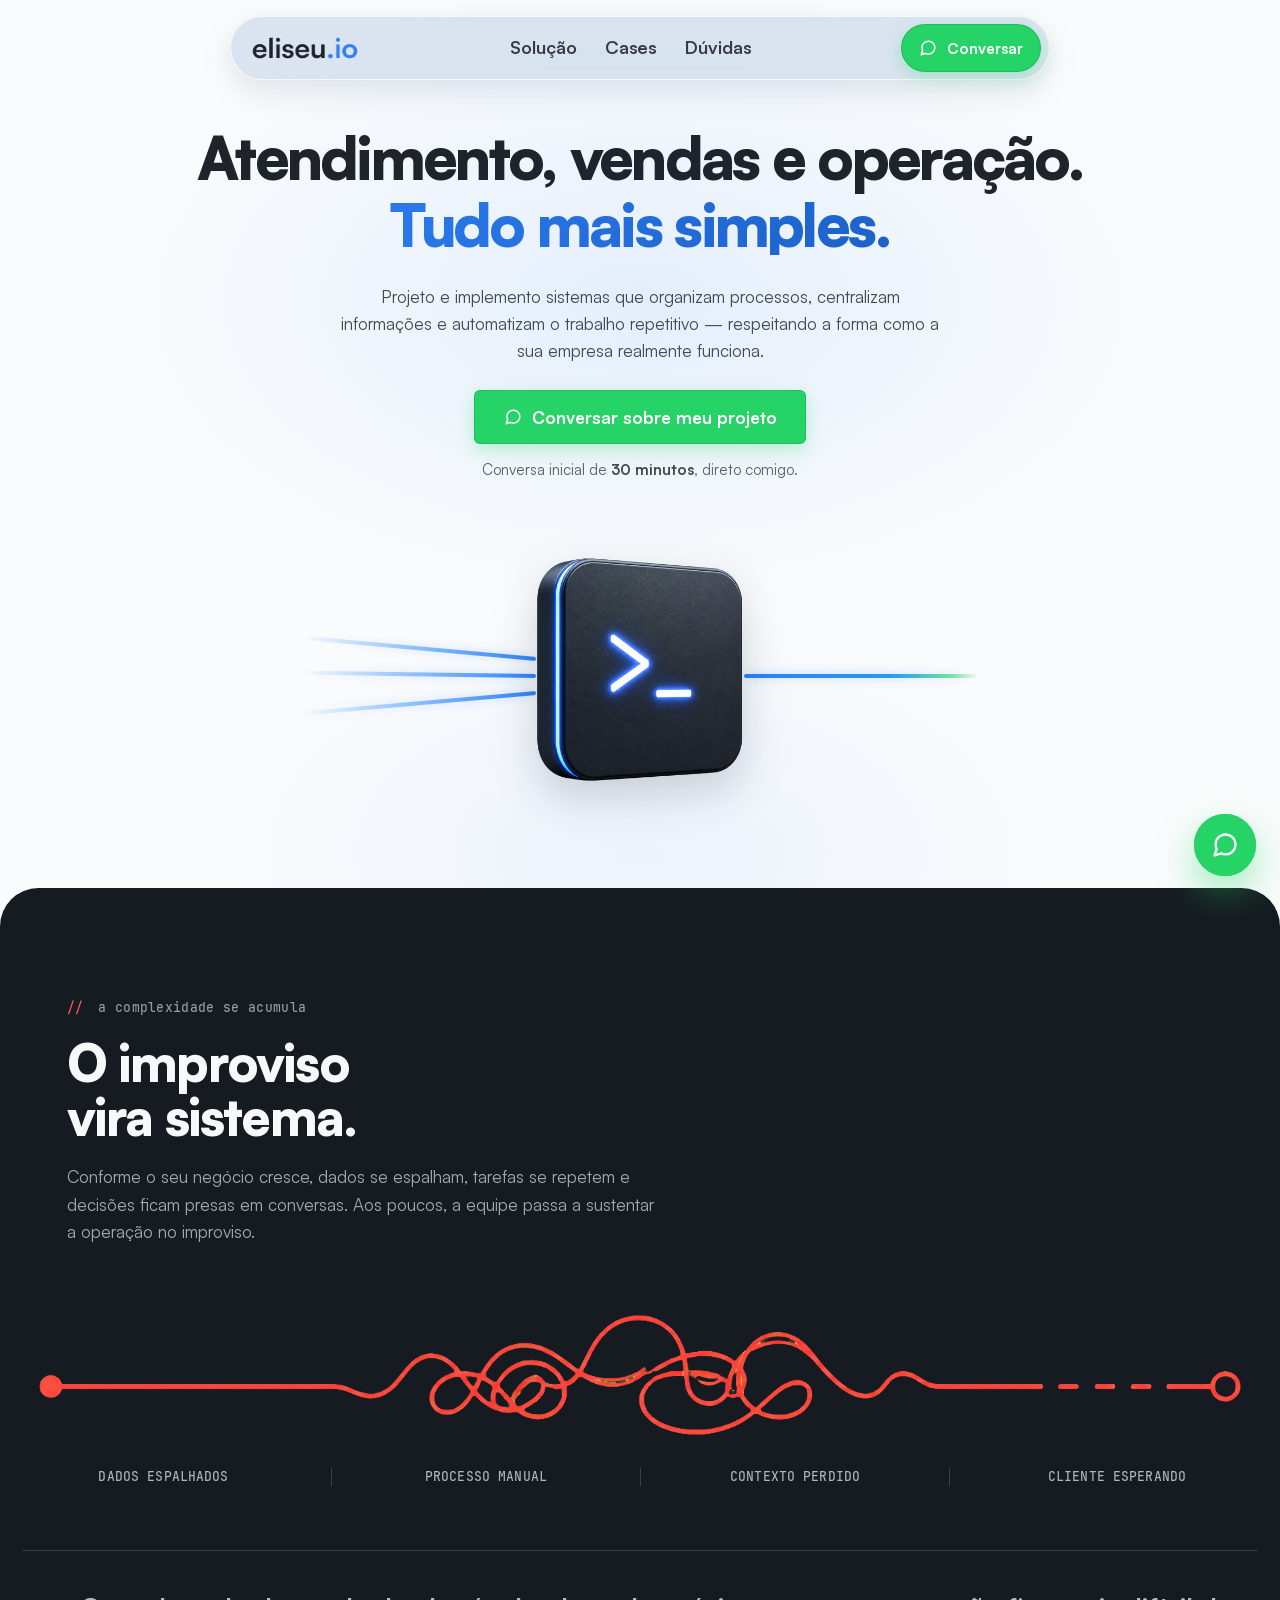
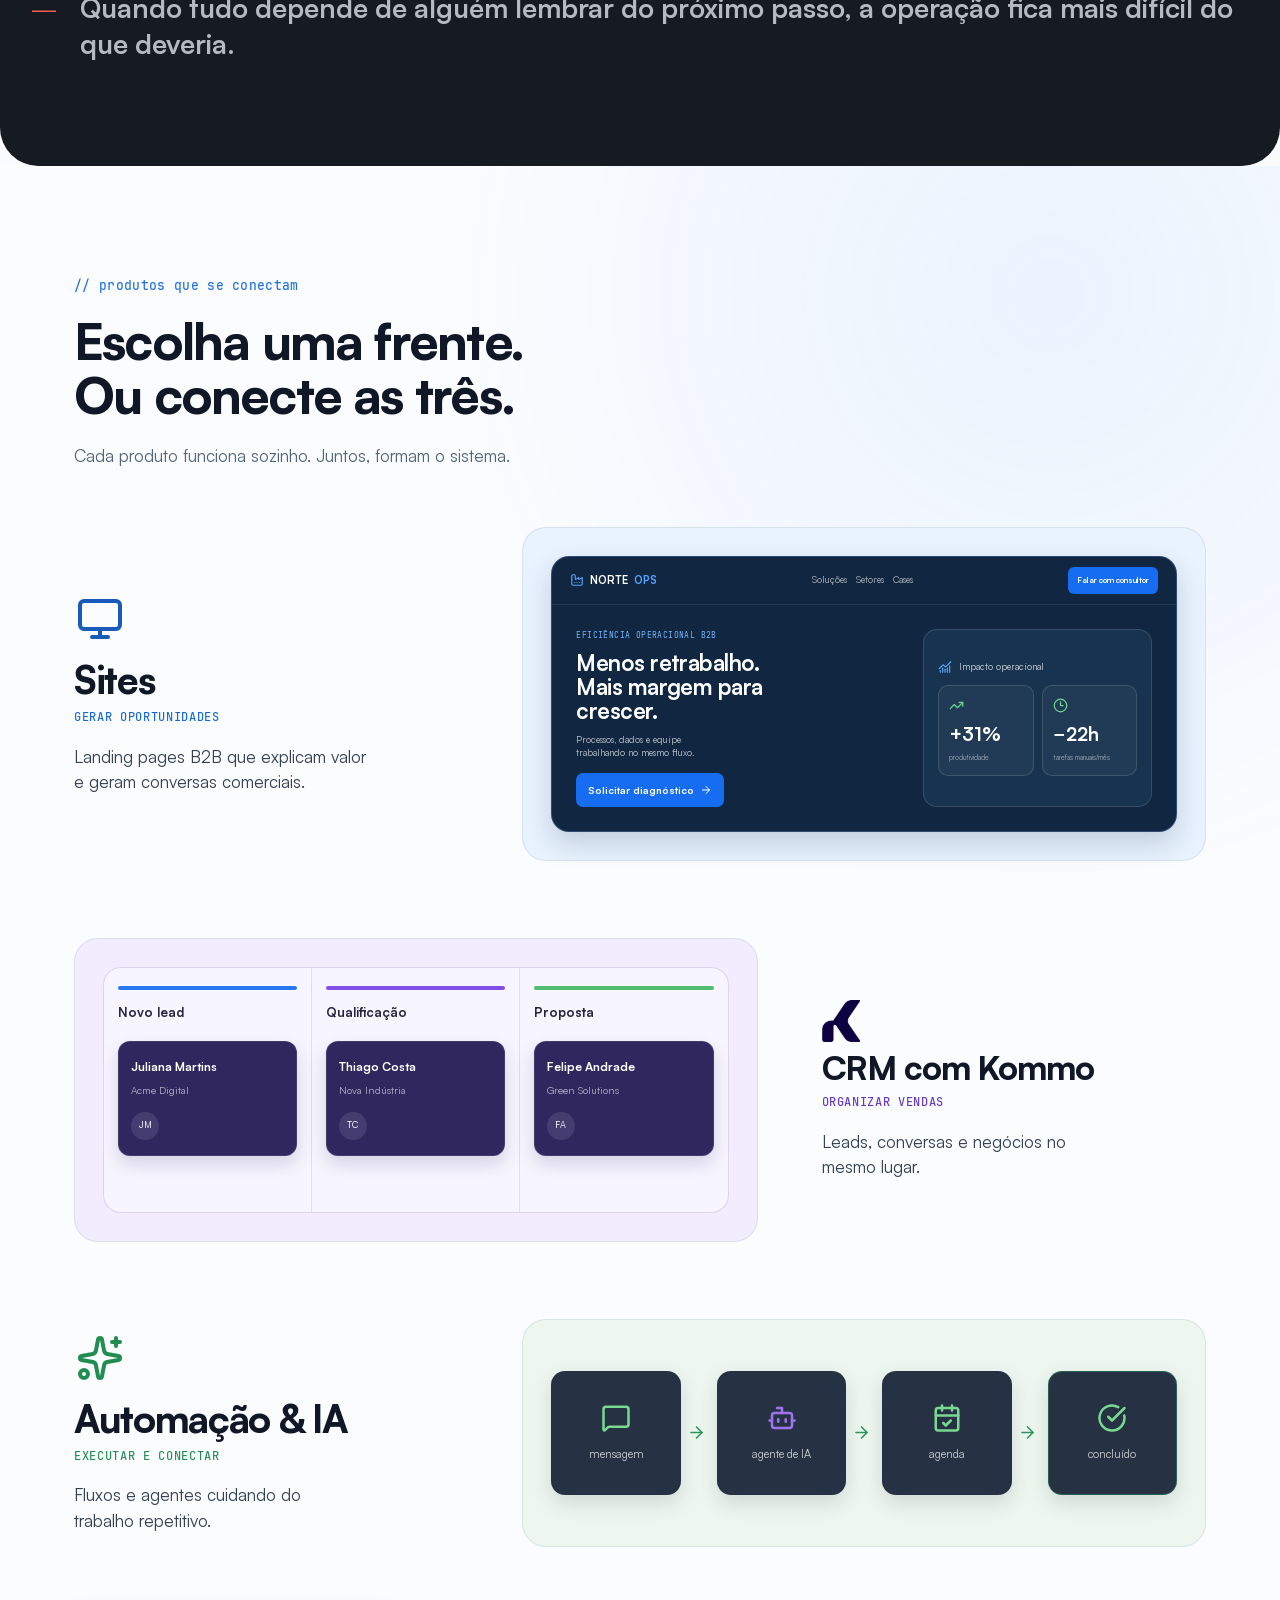
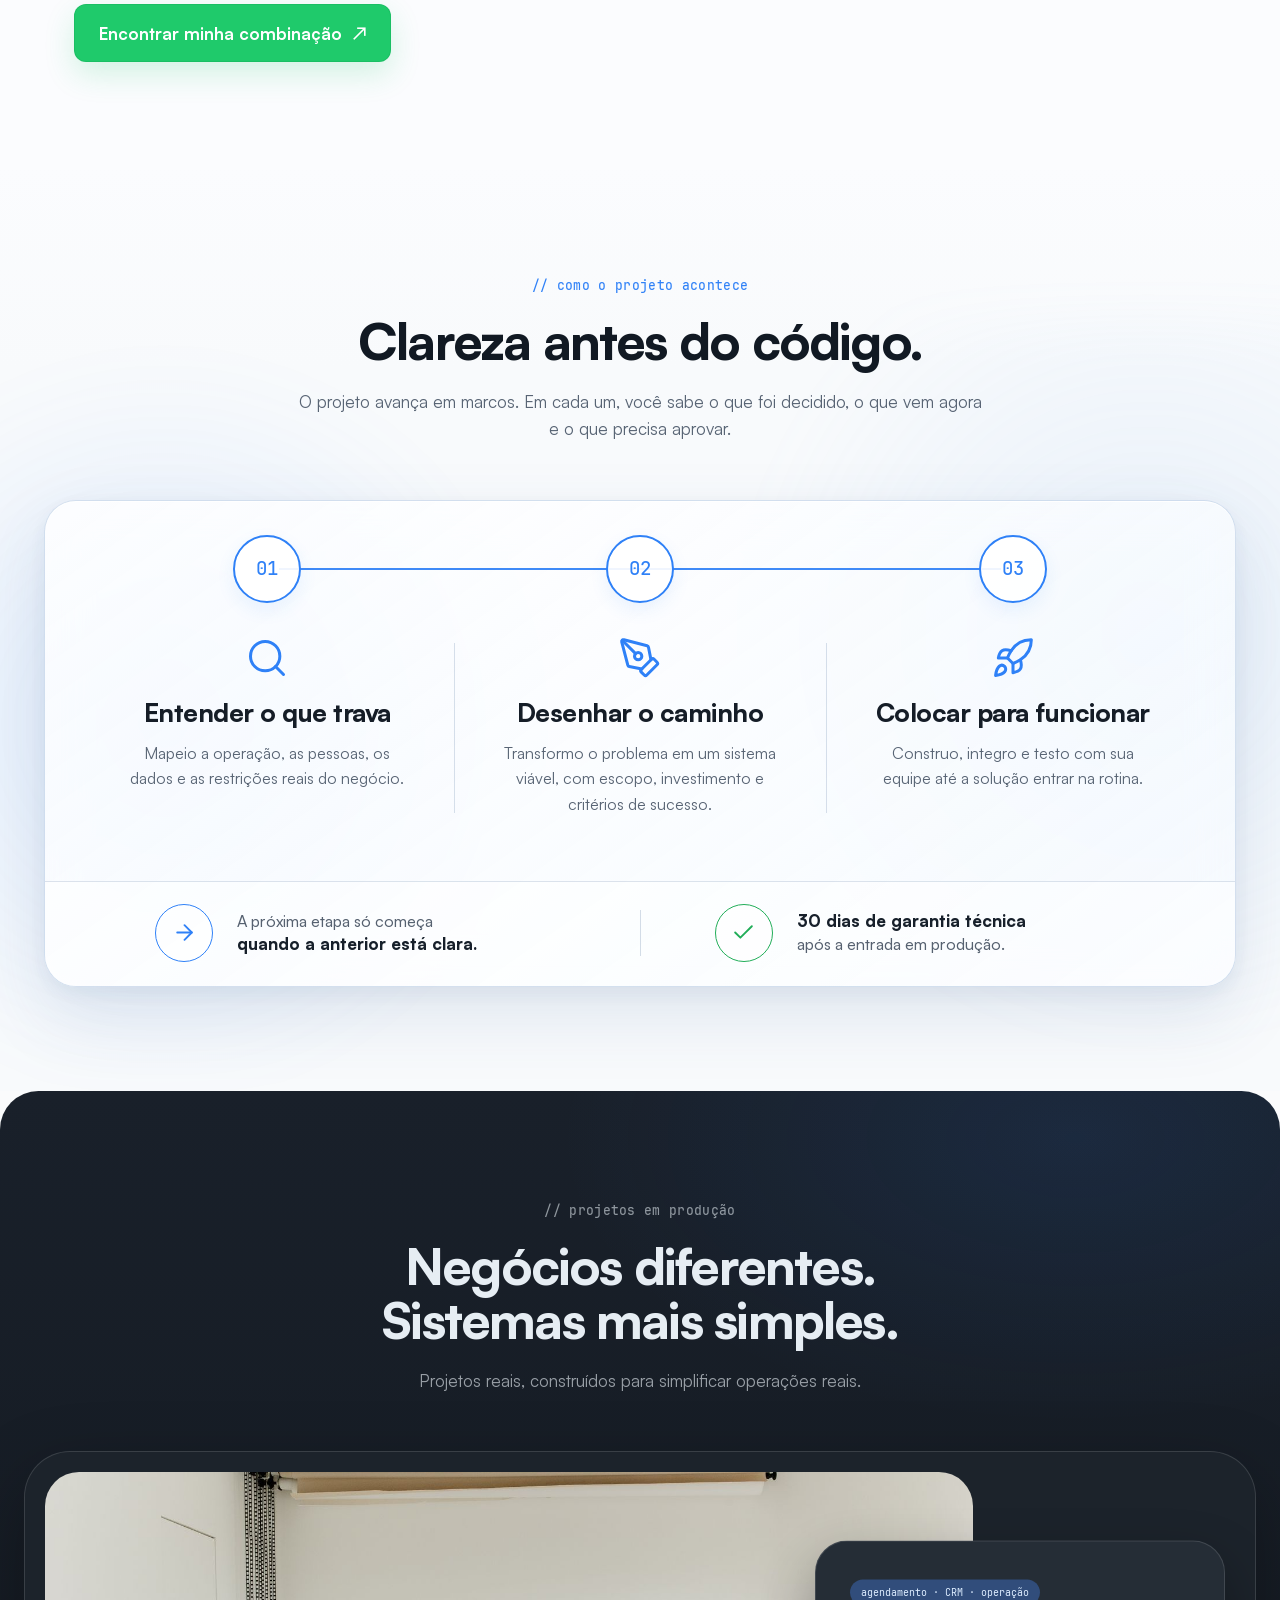
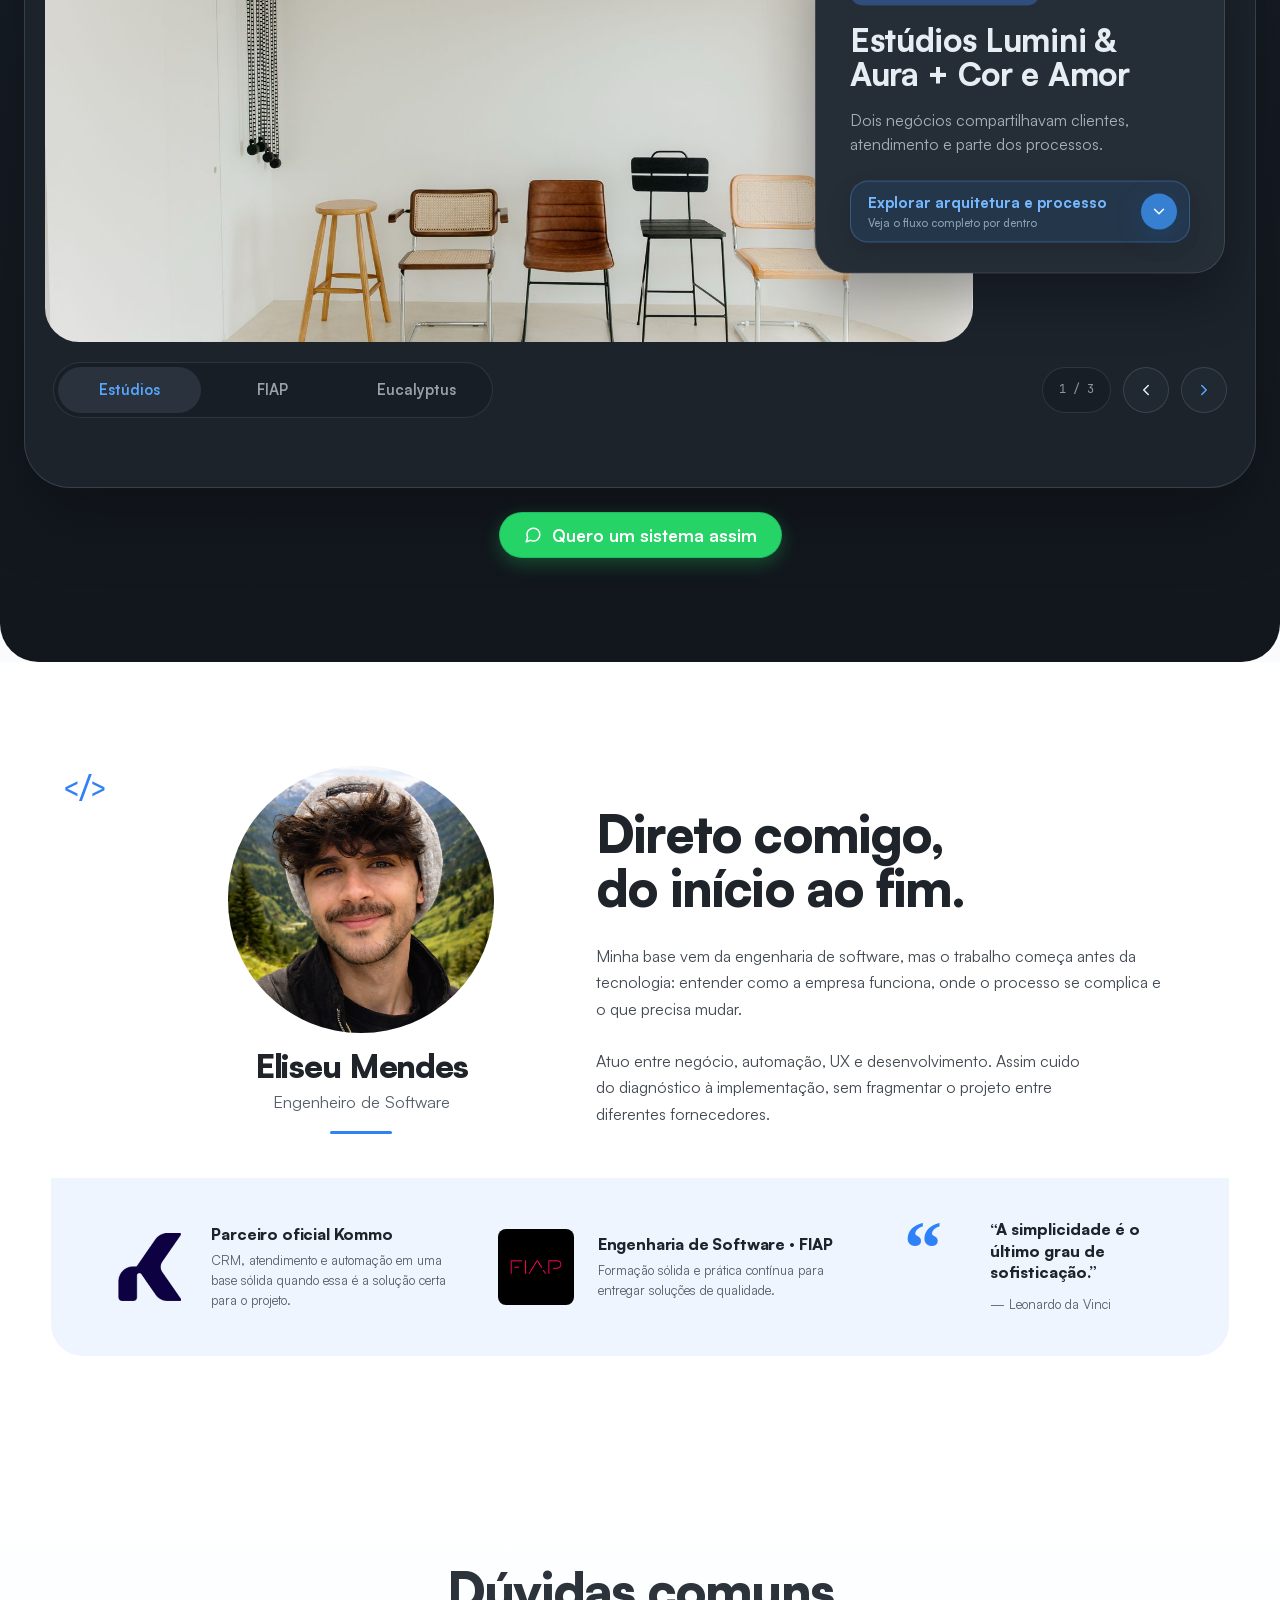
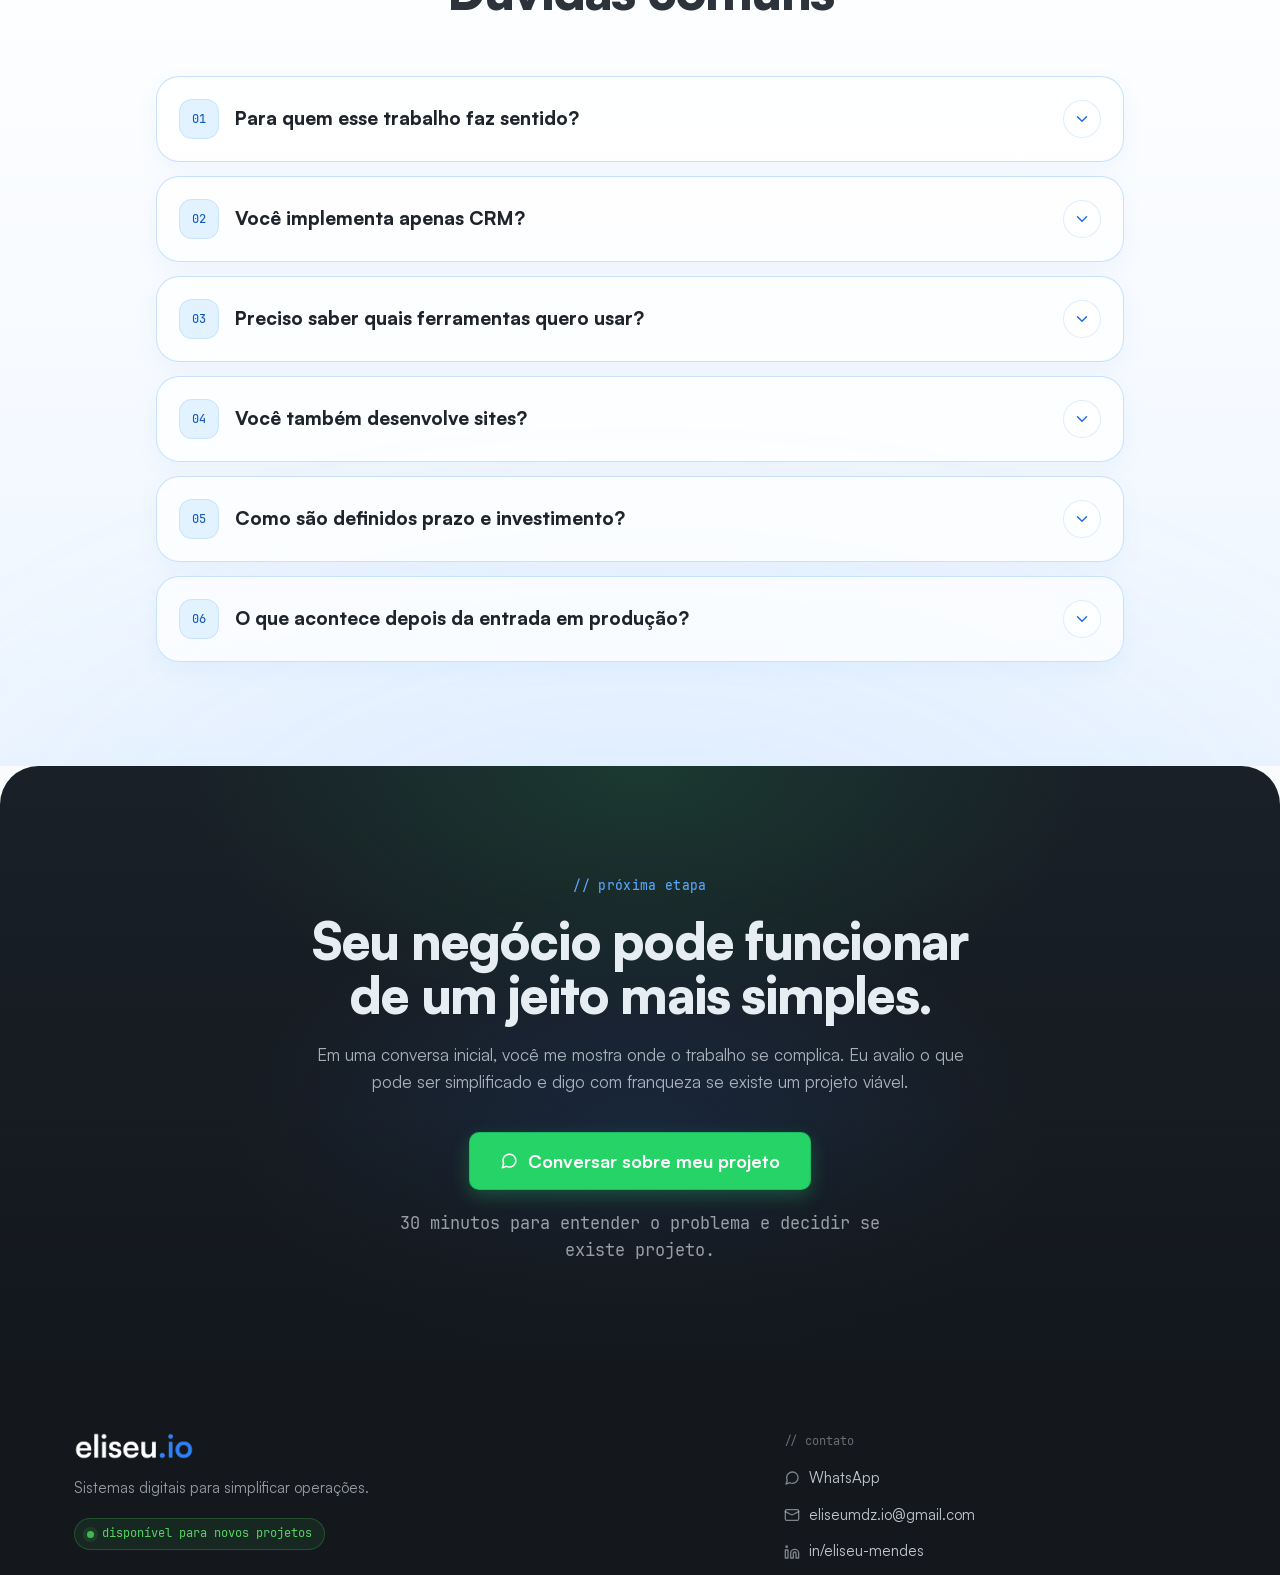
==== commit 52ce0588: "Improve case architecture CTA and refresh Open Graph preview" ====
--- a/index.html
+++ b/index.html
@@ -3,28 +3,28 @@
 <head>
   <meta charset="utf-8">
   <meta name="viewport" content="width=device-width, initial-scale=1">
-  <title>eliseu.io — Operações mais simples</title>
-  <meta name="description" content="Sistemas digitais para simplificar operações.">
+  <title>eliseu.io — Atendimento, vendas e operação mais simples</title>
+  <meta name="description" content="CRM, sites e automações para organizar processos e reduzir o improviso.">
   <link rel="canonical" href="https://www.eliseu.io/">
 
   <meta property="og:type" content="website">
   <meta property="og:locale" content="pt_BR">
   <meta property="og:site_name" content="eliseu.io">
   <meta property="og:url" content="https://www.eliseu.io/">
-  <meta property="og:title" content="eliseu.io — Operações mais simples">
-  <meta property="og:description" content="Sistemas digitais para simplificar operações.">
-  <meta property="og:image" content="https://www.eliseu.io/assets/og-eliseu-operacoes-simples.png">
+  <meta property="og:title" content="eliseu.io — Atendimento, vendas e operação mais simples">
+  <meta property="og:description" content="CRM, sites e automações para organizar processos e reduzir o improviso.">
+  <meta property="og:image" content="https://www.eliseu.io/assets/og-eliseu-menos-improviso-mais-sistema.png">
   <meta property="og:image:width" content="1200">
   <meta property="og:image:height" content="630">
   <meta property="og:image:type" content="image/png">
-  <meta property="og:image:alt" content="Logo da eliseu.io em fundo claro">
+  <meta property="og:image:alt" content="Ícone de terminal com a frase Menos improviso. Mais sistema.">
 
   <meta name="twitter:card" content="summary_large_image">
   <meta name="twitter:url" content="https://www.eliseu.io/">
-  <meta name="twitter:title" content="eliseu.io — Operações mais simples">
-  <meta name="twitter:description" content="Sistemas digitais para simplificar operações.">
-  <meta name="twitter:image" content="https://www.eliseu.io/assets/og-eliseu-operacoes-simples.png">
-  <meta name="twitter:image:alt" content="Logo da eliseu.io em fundo claro">
+  <meta name="twitter:title" content="eliseu.io — Atendimento, vendas e operação mais simples">
+  <meta name="twitter:description" content="CRM, sites e automações para organizar processos e reduzir o improviso.">
+  <meta name="twitter:image" content="https://www.eliseu.io/assets/og-eliseu-menos-improviso-mais-sistema.png">
+  <meta name="twitter:image:alt" content="Ícone de terminal com a frase Menos improviso. Mais sistema.">
   <link rel="icon" type="image/png" sizes="512x512" href="assets/favicon-terminal.png">
   <link rel="apple-touch-icon" href="assets/favicon-terminal.png">
   <!-- Google tag (gtag.js) -->
@@ -43,7 +43,7 @@
       y=l.getElementsByTagName(r)[0];y.parentNode.insertBefore(t,y);
     })(window, document, "clarity", "script", "x92ymctnva");
   </script>
-  <link rel="stylesheet" href="styles.css?v=20260811-solution-separated">
+  <link rel="stylesheet" href="styles.css?v=20260811-solution-separated-case-cta">
 </head>
 <body>
 
@@ -524,6 +524,6 @@
 </a>
 
 <script src="assets/vendor/lucide.min.js?v=20260808"></script>
-<script src="script.js?v=20260808-solution-icons-b2b"></script>
+<script src="script.js?v=20260808-solution-icons-b2b-case-cta"></script>
 </body>
 </html>
--- a/styles.css
+++ b/styles.css
@@ -1269,20 +1269,75 @@
 .case-expand-trigger {
   display: inline-flex;
   align-items: center;
-  gap: 9px;
+  justify-content: space-between;
+  gap: 18px;
+  width: 100%;
+  min-height: 62px;
   margin-top: 24px;
-  padding: 0;
-  border: 0;
-  background: transparent;
-  color: var(--blue-400);
+  padding: 11px 12px 11px 17px;
+  border: 1px solid rgba(91, 166, 255, 0.32);
+  border-radius: 18px;
+  background: rgba(40, 111, 197, 0.14);
+  color: #76b8ff;
+  text-align: left;
+  cursor: pointer;
+  box-shadow: inset 0 1px 0 rgba(255, 255, 255, 0.035), 0 10px 24px rgba(0, 0, 0, 0.12);
+  transition: color var(--transition), background var(--transition), border-color var(--transition), box-shadow var(--transition), transform var(--transition);
+}
+.expand-copy {
+  display: grid;
+  gap: 3px;
+  min-width: 0;
+}
+.expand-label {
   font-size: 15px;
-  font-weight: 700;
-  cursor: pointer;
-  transition: color var(--transition), transform var(--transition);
-}
-.case-expand-trigger:hover { color: #8fc5ff; transform: translateX(2px); }
-.case-expand-trigger svg { width: 17px; height: 17px; transition: transform var(--transition); }
-.case-stage.open .case-expand-trigger svg { transform: rotate(180deg); }
+  font-weight: 750;
+  line-height: 1.25;
+}
+.expand-hint {
+  color: rgba(215, 232, 249, 0.58);
+  font-size: 11px;
+  font-weight: 500;
+  line-height: 1.35;
+  transition: color var(--transition);
+}
+.case-expand-trigger svg {
+  flex: 0 0 auto;
+  width: 36px;
+  height: 36px;
+  padding: 9px;
+  border-radius: 50%;
+  background: #367fd1;
+  color: #fff;
+  filter: drop-shadow(0 8px 12px rgba(25, 94, 173, 0.26));
+  transition: background var(--transition), transform var(--transition);
+  animation: caseExpandCue 1.9s ease-in-out infinite;
+}
+.case-expand-trigger:hover {
+  color: #a7d3ff;
+  background: rgba(47, 126, 219, 0.23);
+  border-color: rgba(112, 185, 255, 0.58);
+  box-shadow: inset 0 1px 0 rgba(255, 255, 255, 0.06), 0 14px 30px rgba(0, 0, 0, 0.18), 0 0 0 4px rgba(53, 128, 215, 0.08);
+  transform: translateY(-2px);
+}
+.case-expand-trigger:hover .expand-hint { color: rgba(231, 242, 253, 0.78); }
+.case-expand-trigger:hover svg { background: #4a96e8; }
+.case-expand-trigger:focus-visible {
+  outline: 3px solid rgba(121, 190, 255, 0.34);
+  outline-offset: 3px;
+}
+.case-stage.open .case-expand-trigger {
+  background: rgba(40, 111, 197, 0.08);
+  border-color: rgba(91, 166, 255, 0.2);
+}
+.case-stage.open .case-expand-trigger svg {
+  animation: none;
+  transform: rotate(180deg);
+}
+@keyframes caseExpandCue {
+  0%, 100% { transform: translateY(-2px); }
+  50% { transform: translateY(3px); }
+}
 
 .case-navigation {
   display: flex;
@@ -2358,7 +2413,8 @@
   }
   .case-info h3 { font-size: 28px; }
   .case-info .summary { font-size: 15px; }
-  .case-expand-trigger { font-size: 14px; }
+  .case-expand-trigger { min-height: 58px; padding-left: 15px; }
+  .expand-label { font-size: 14px; }
   .case-navigation {
     flex-direction: column;
     gap: 14px;
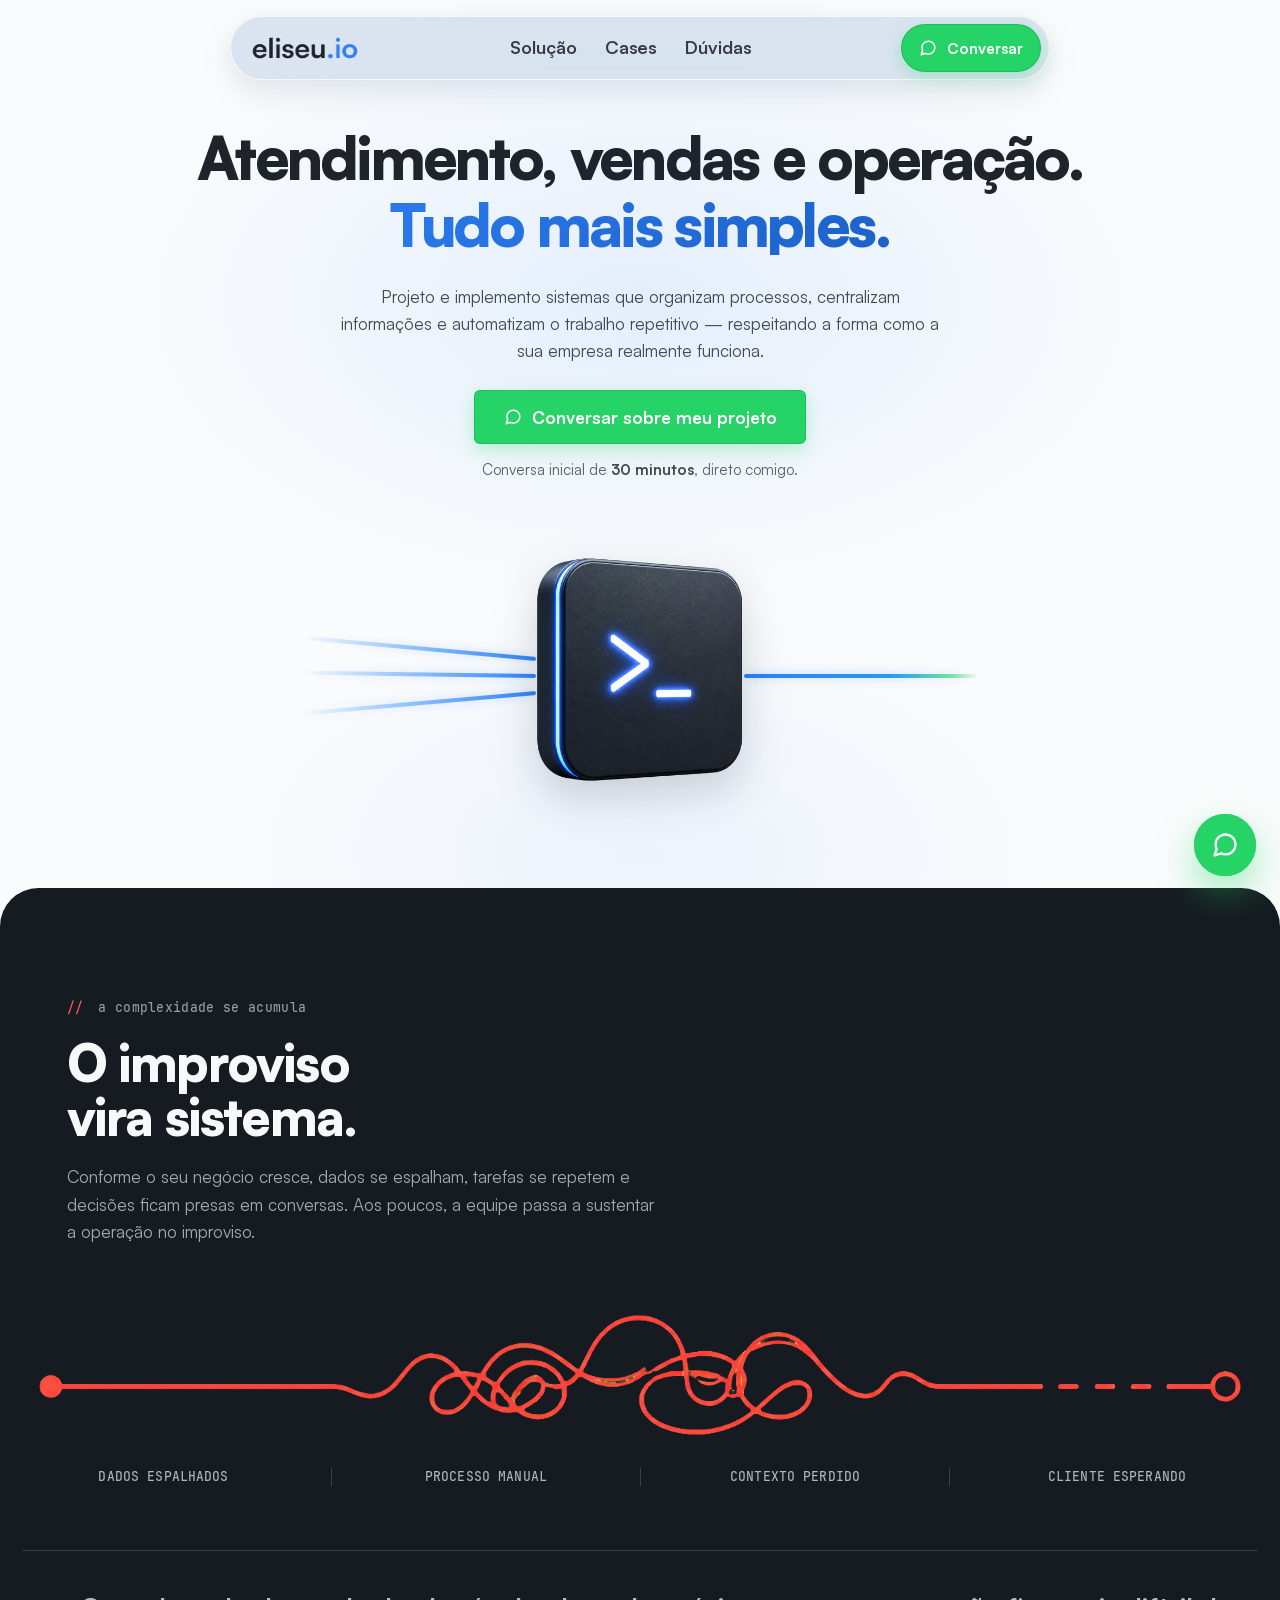
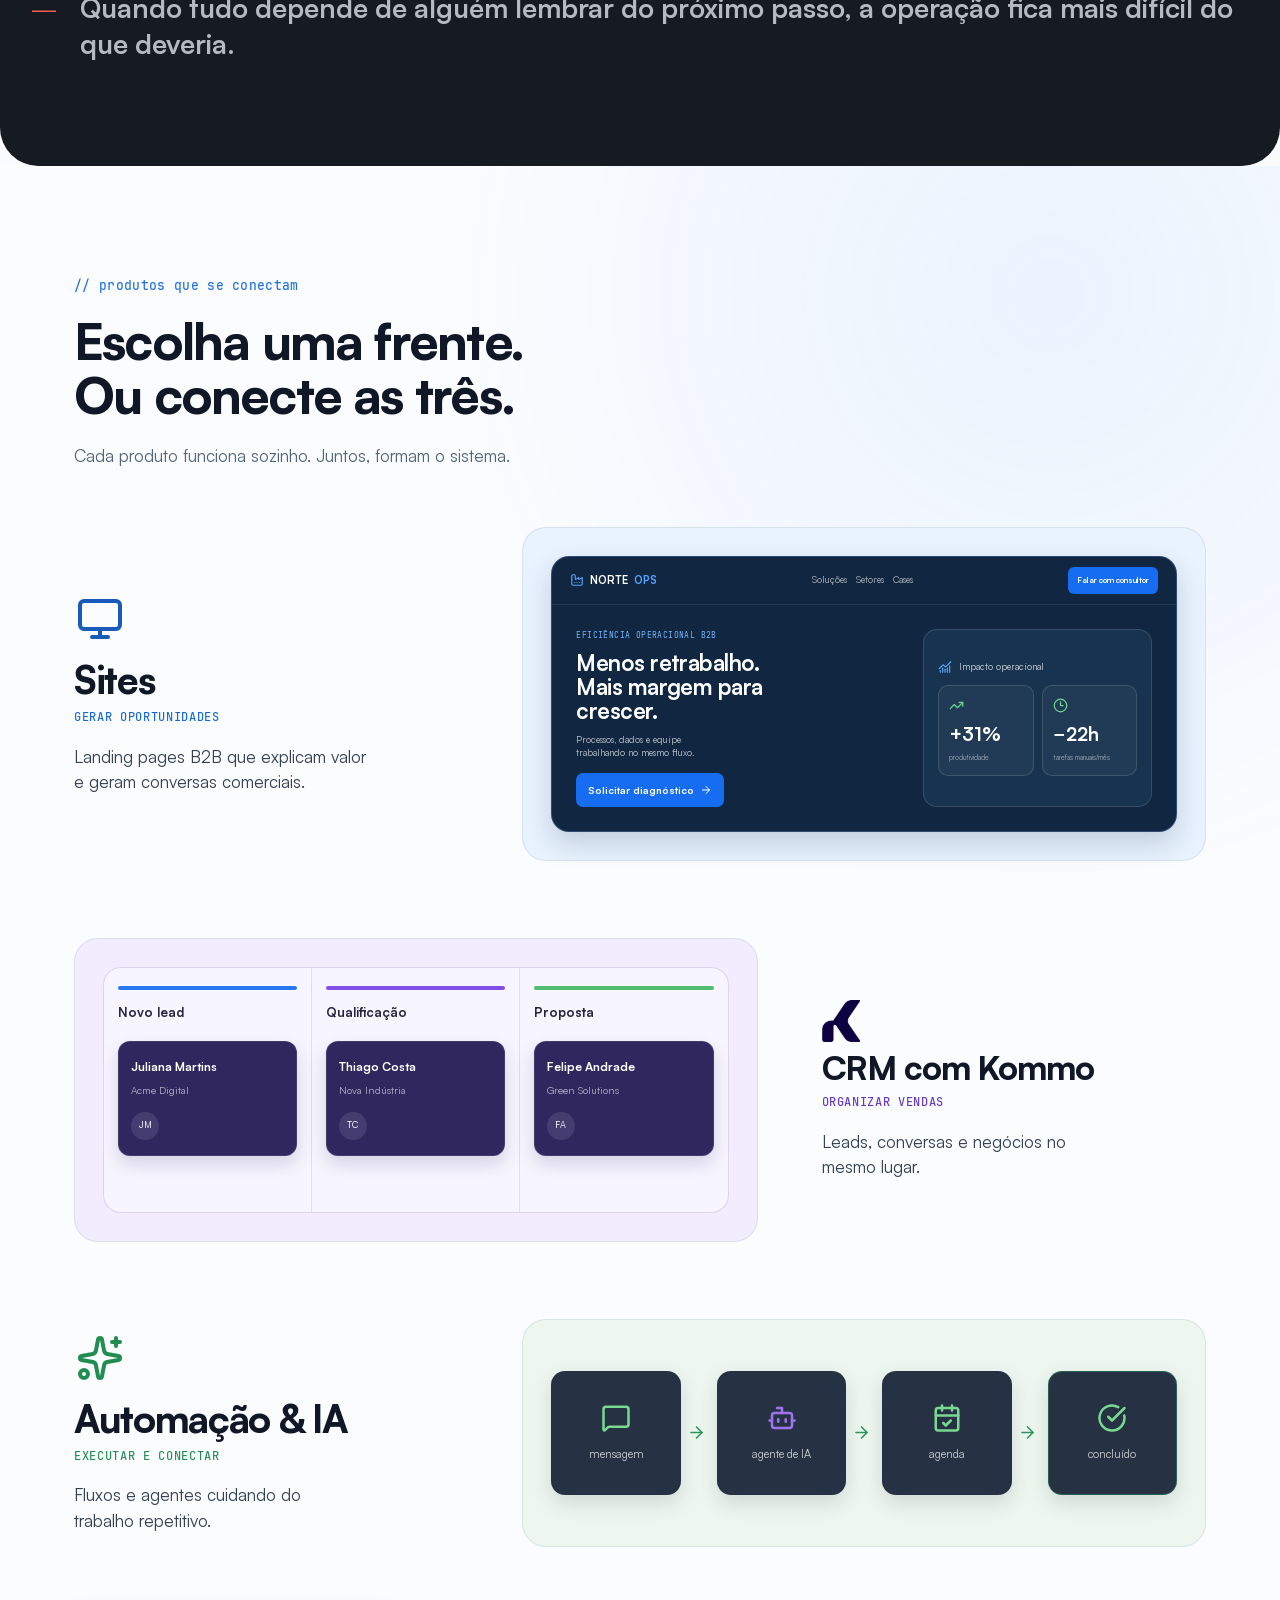
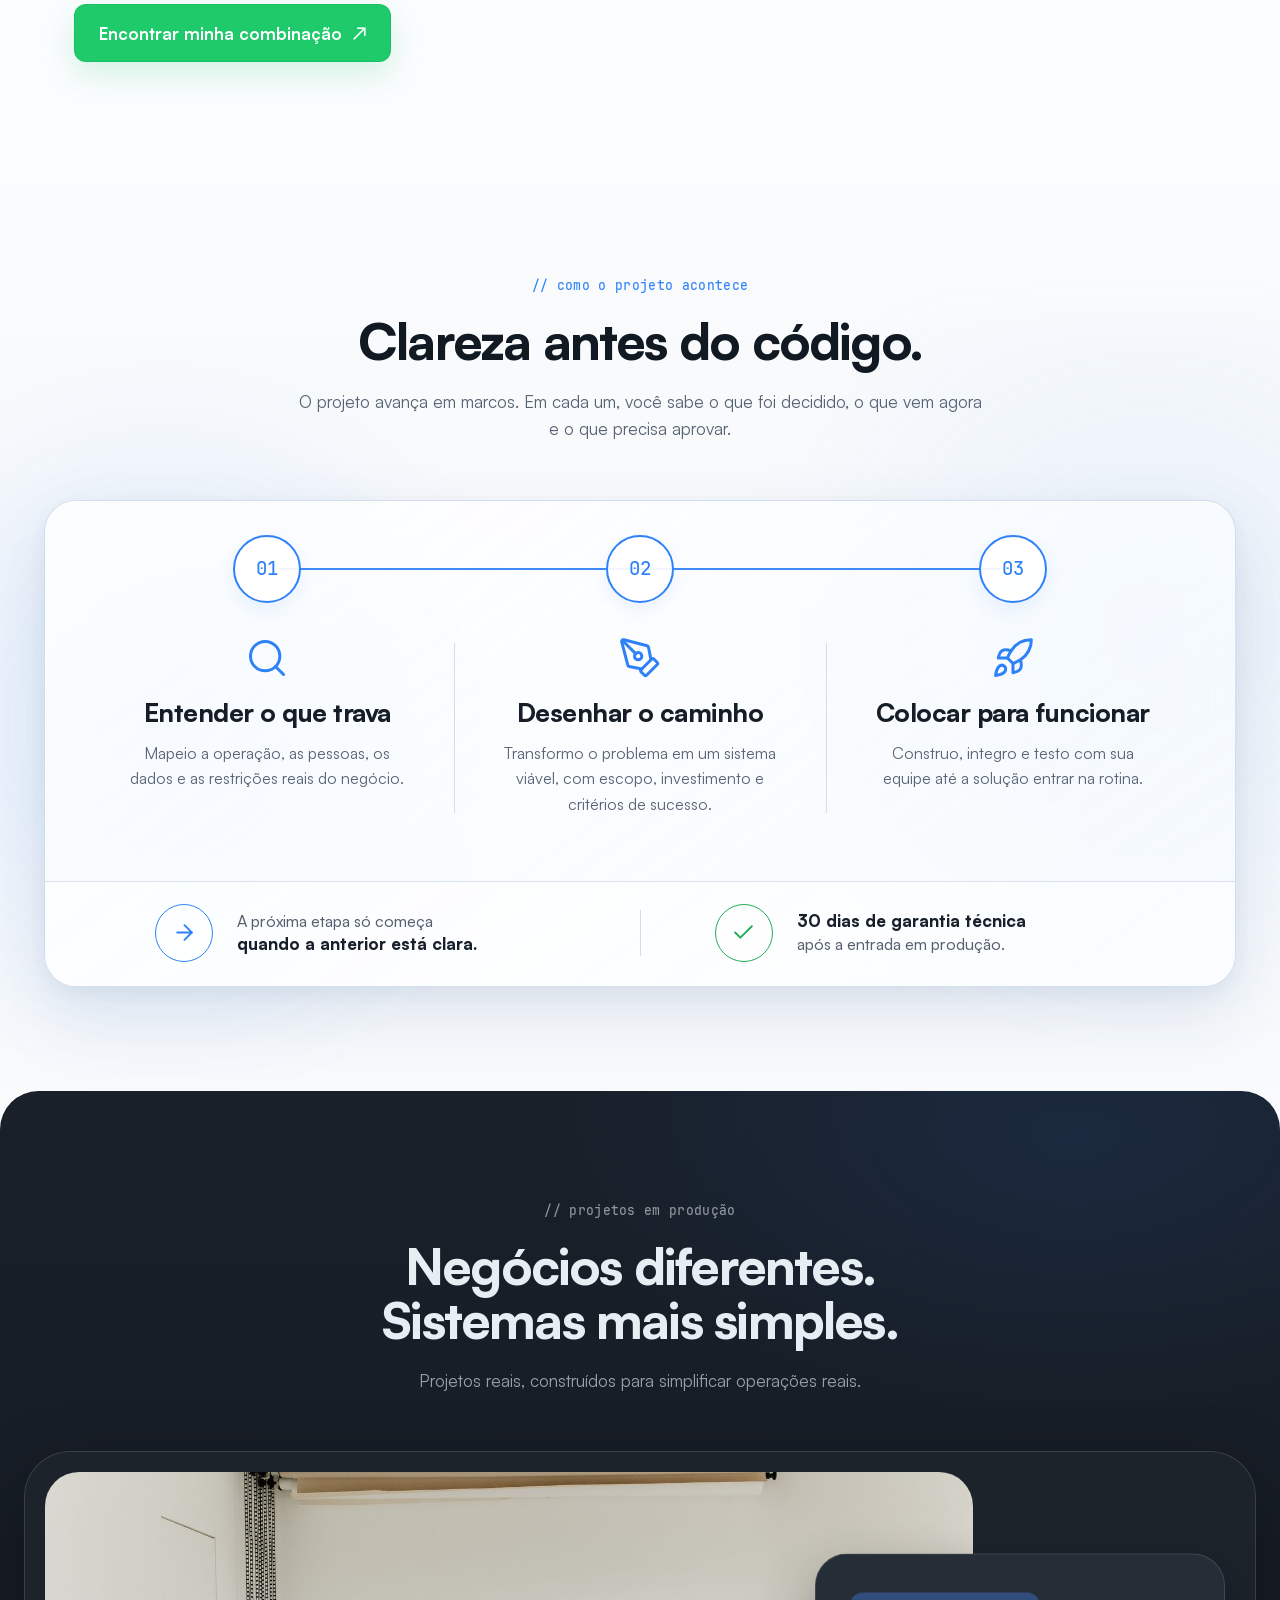
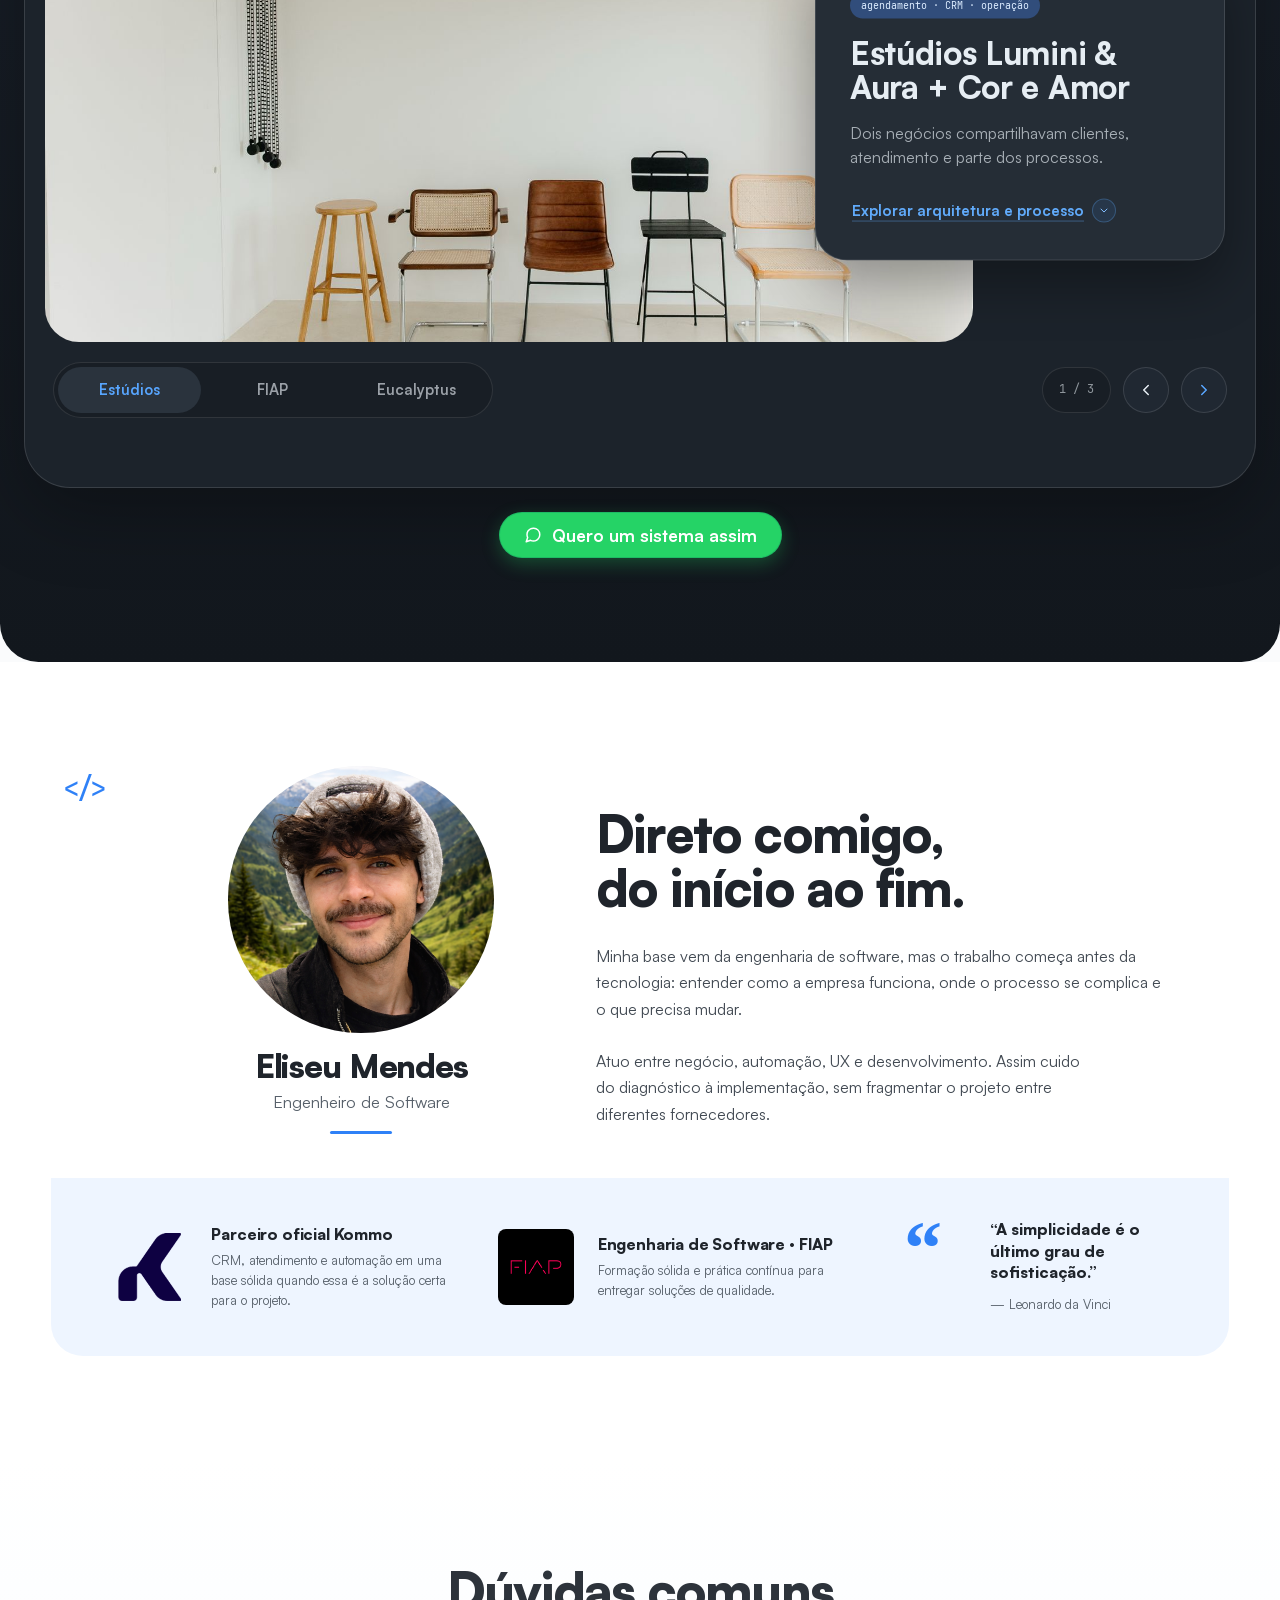
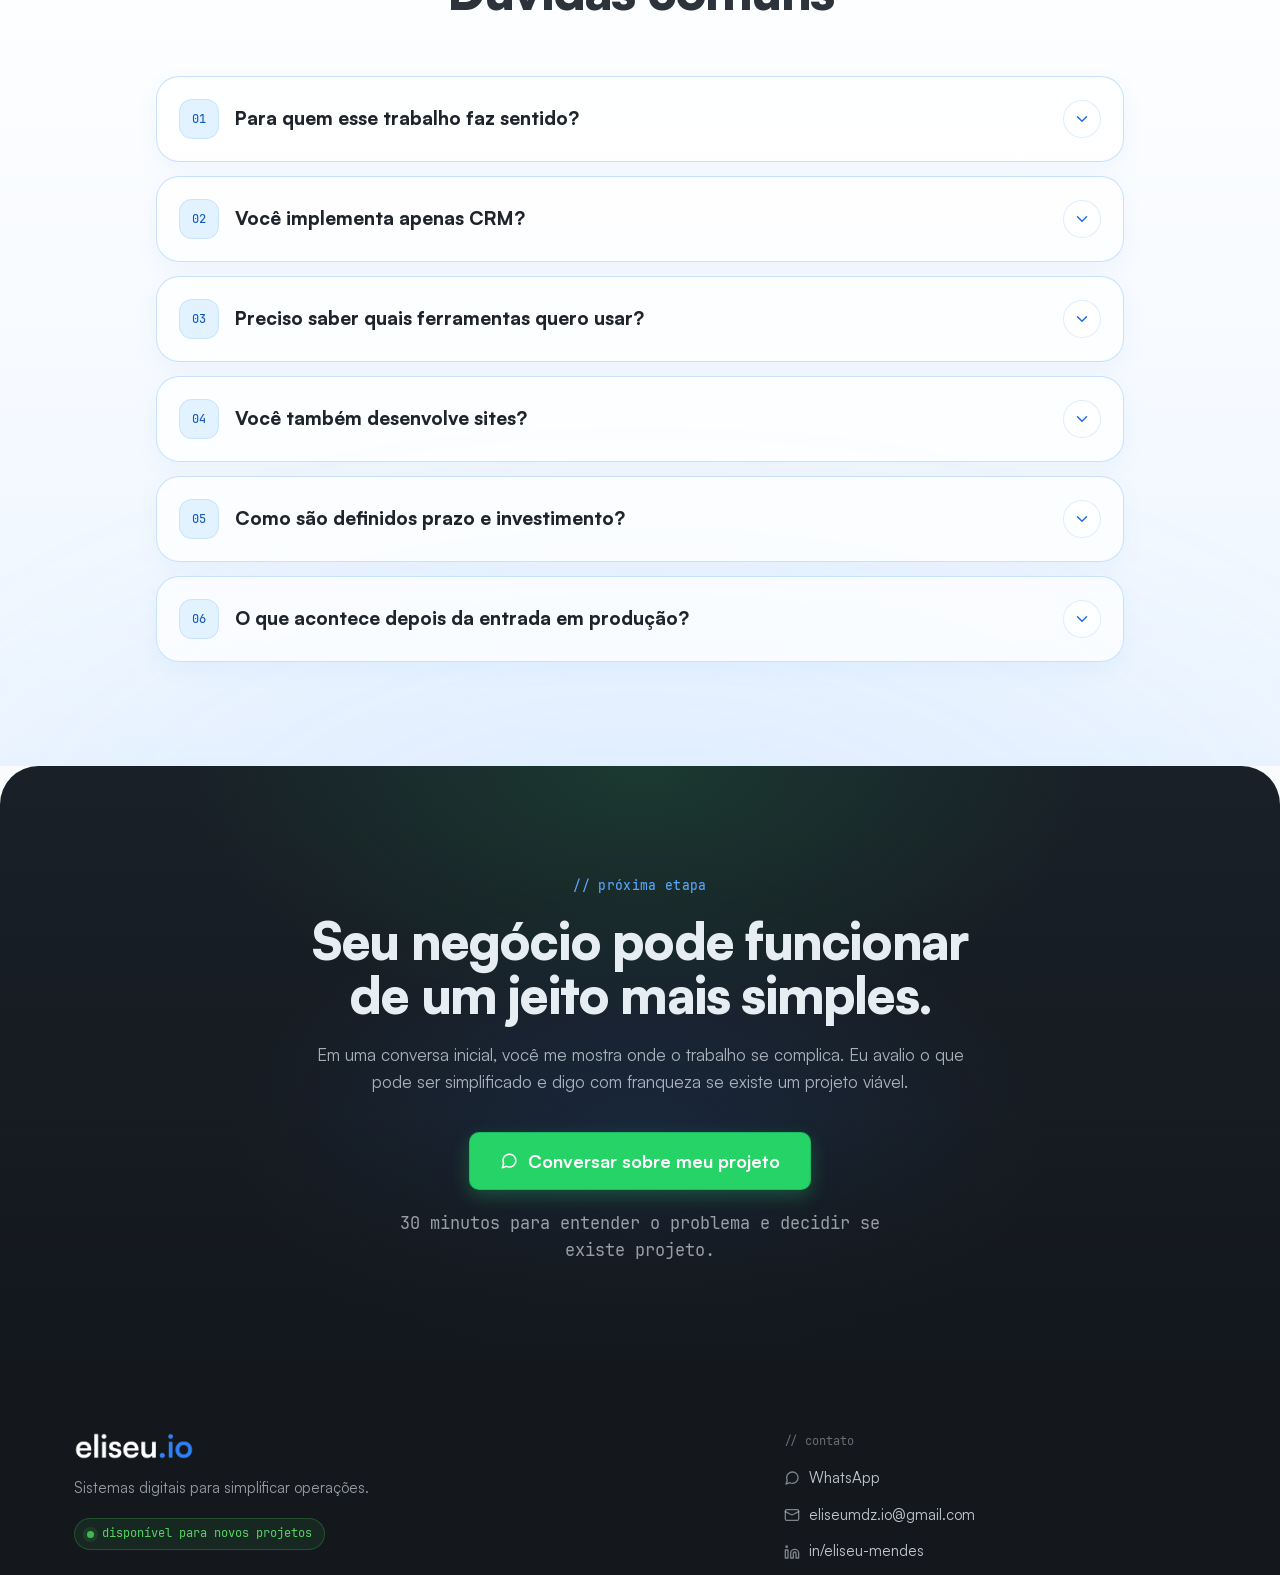
==== commit b216f979: "Refine case architecture CTA into compact editorial link" ====
--- a/index.html
+++ b/index.html
@@ -43,7 +43,7 @@
       y=l.getElementsByTagName(r)[0];y.parentNode.insertBefore(t,y);
     })(window, document, "clarity", "script", "x92ymctnva");
   </script>
-  <link rel="stylesheet" href="styles.css?v=20260811-solution-separated-case-cta">
+  <link rel="stylesheet" href="styles.css?v=20260811-solution-separated-case-link">
 </head>
 <body>
 
@@ -524,6 +524,6 @@
 </a>
 
 <script src="assets/vendor/lucide.min.js?v=20260808"></script>
-<script src="script.js?v=20260808-solution-icons-b2b-case-cta"></script>
+<script src="script.js?v=20260808-solution-icons-b2b-case-link"></script>
 </body>
 </html>
--- a/styles.css
+++ b/styles.css
@@ -1269,74 +1269,62 @@
 .case-expand-trigger {
   display: inline-flex;
   align-items: center;
-  justify-content: space-between;
-  gap: 18px;
-  width: 100%;
-  min-height: 62px;
-  margin-top: 24px;
-  padding: 11px 12px 11px 17px;
-  border: 1px solid rgba(91, 166, 255, 0.32);
-  border-radius: 18px;
-  background: rgba(40, 111, 197, 0.14);
-  color: #76b8ff;
+  gap: 8px;
+  max-width: 100%;
+  margin-top: 22px;
+  padding: 7px 2px;
+  border: 0;
+  background: transparent;
+  color: #61abfb;
   text-align: left;
   cursor: pointer;
-  box-shadow: inset 0 1px 0 rgba(255, 255, 255, 0.035), 0 10px 24px rgba(0, 0, 0, 0.12);
-  transition: color var(--transition), background var(--transition), border-color var(--transition), box-shadow var(--transition), transform var(--transition);
-}
-.expand-copy {
-  display: grid;
-  gap: 3px;
-  min-width: 0;
+  box-shadow: none;
+  transition: color var(--transition);
 }
 .expand-label {
   font-size: 15px;
-  font-weight: 750;
-  line-height: 1.25;
-}
-.expand-hint {
-  color: rgba(215, 232, 249, 0.58);
-  font-size: 11px;
-  font-weight: 500;
+  font-weight: 700;
   line-height: 1.35;
-  transition: color var(--transition);
+  text-decoration-line: underline;
+  text-decoration-thickness: 1px;
+  text-decoration-color: rgba(97, 171, 251, 0.38);
+  text-underline-offset: 5px;
+  transition: text-decoration-color var(--transition);
 }
 .case-expand-trigger svg {
   flex: 0 0 auto;
-  width: 36px;
-  height: 36px;
-  padding: 9px;
+  width: 24px;
+  height: 24px;
+  padding: 5px;
+  border: 1px solid rgba(97, 171, 251, 0.28);
   border-radius: 50%;
-  background: #367fd1;
-  color: #fff;
-  filter: drop-shadow(0 8px 12px rgba(25, 94, 173, 0.26));
+  background: rgba(54, 127, 209, 0.13);
+  color: #84bfff;
   transition: background var(--transition), transform var(--transition);
-  animation: caseExpandCue 1.9s ease-in-out infinite;
+  animation: caseExpandCue 2.2s ease-in-out infinite;
 }
 .case-expand-trigger:hover {
-  color: #a7d3ff;
-  background: rgba(47, 126, 219, 0.23);
-  border-color: rgba(112, 185, 255, 0.58);
-  box-shadow: inset 0 1px 0 rgba(255, 255, 255, 0.06), 0 14px 30px rgba(0, 0, 0, 0.18), 0 0 0 4px rgba(53, 128, 215, 0.08);
-  transform: translateY(-2px);
-}
-.case-expand-trigger:hover .expand-hint { color: rgba(231, 242, 253, 0.78); }
-.case-expand-trigger:hover svg { background: #4a96e8; }
+  color: #9acbff;
+  background: transparent;
+  box-shadow: none;
+}
+.case-expand-trigger:hover .expand-label { text-decoration-color: currentColor; }
+.case-expand-trigger:hover svg { background: rgba(70, 150, 233, 0.24); }
 .case-expand-trigger:focus-visible {
-  outline: 3px solid rgba(121, 190, 255, 0.34);
-  outline-offset: 3px;
+  outline: 2px solid rgba(121, 190, 255, 0.45);
+  outline-offset: 4px;
+  border-radius: 8px;
 }
 .case-stage.open .case-expand-trigger {
-  background: rgba(40, 111, 197, 0.08);
-  border-color: rgba(91, 166, 255, 0.2);
+  background: transparent;
 }
 .case-stage.open .case-expand-trigger svg {
   animation: none;
   transform: rotate(180deg);
 }
 @keyframes caseExpandCue {
-  0%, 100% { transform: translateY(-2px); }
-  50% { transform: translateY(3px); }
+  0%, 100% { transform: translateY(-1px); }
+  50% { transform: translateY(2px); }
 }
 
 .case-navigation {
@@ -2413,8 +2401,8 @@
   }
   .case-info h3 { font-size: 28px; }
   .case-info .summary { font-size: 15px; }
-  .case-expand-trigger { min-height: 58px; padding-left: 15px; }
-  .expand-label { font-size: 14px; }
+  .case-expand-trigger { gap: 7px; min-height: 0; padding: 6px 2px; }
+  .expand-label { font-size: 13.5px; }
   .case-navigation {
     flex-direction: column;
     gap: 14px;
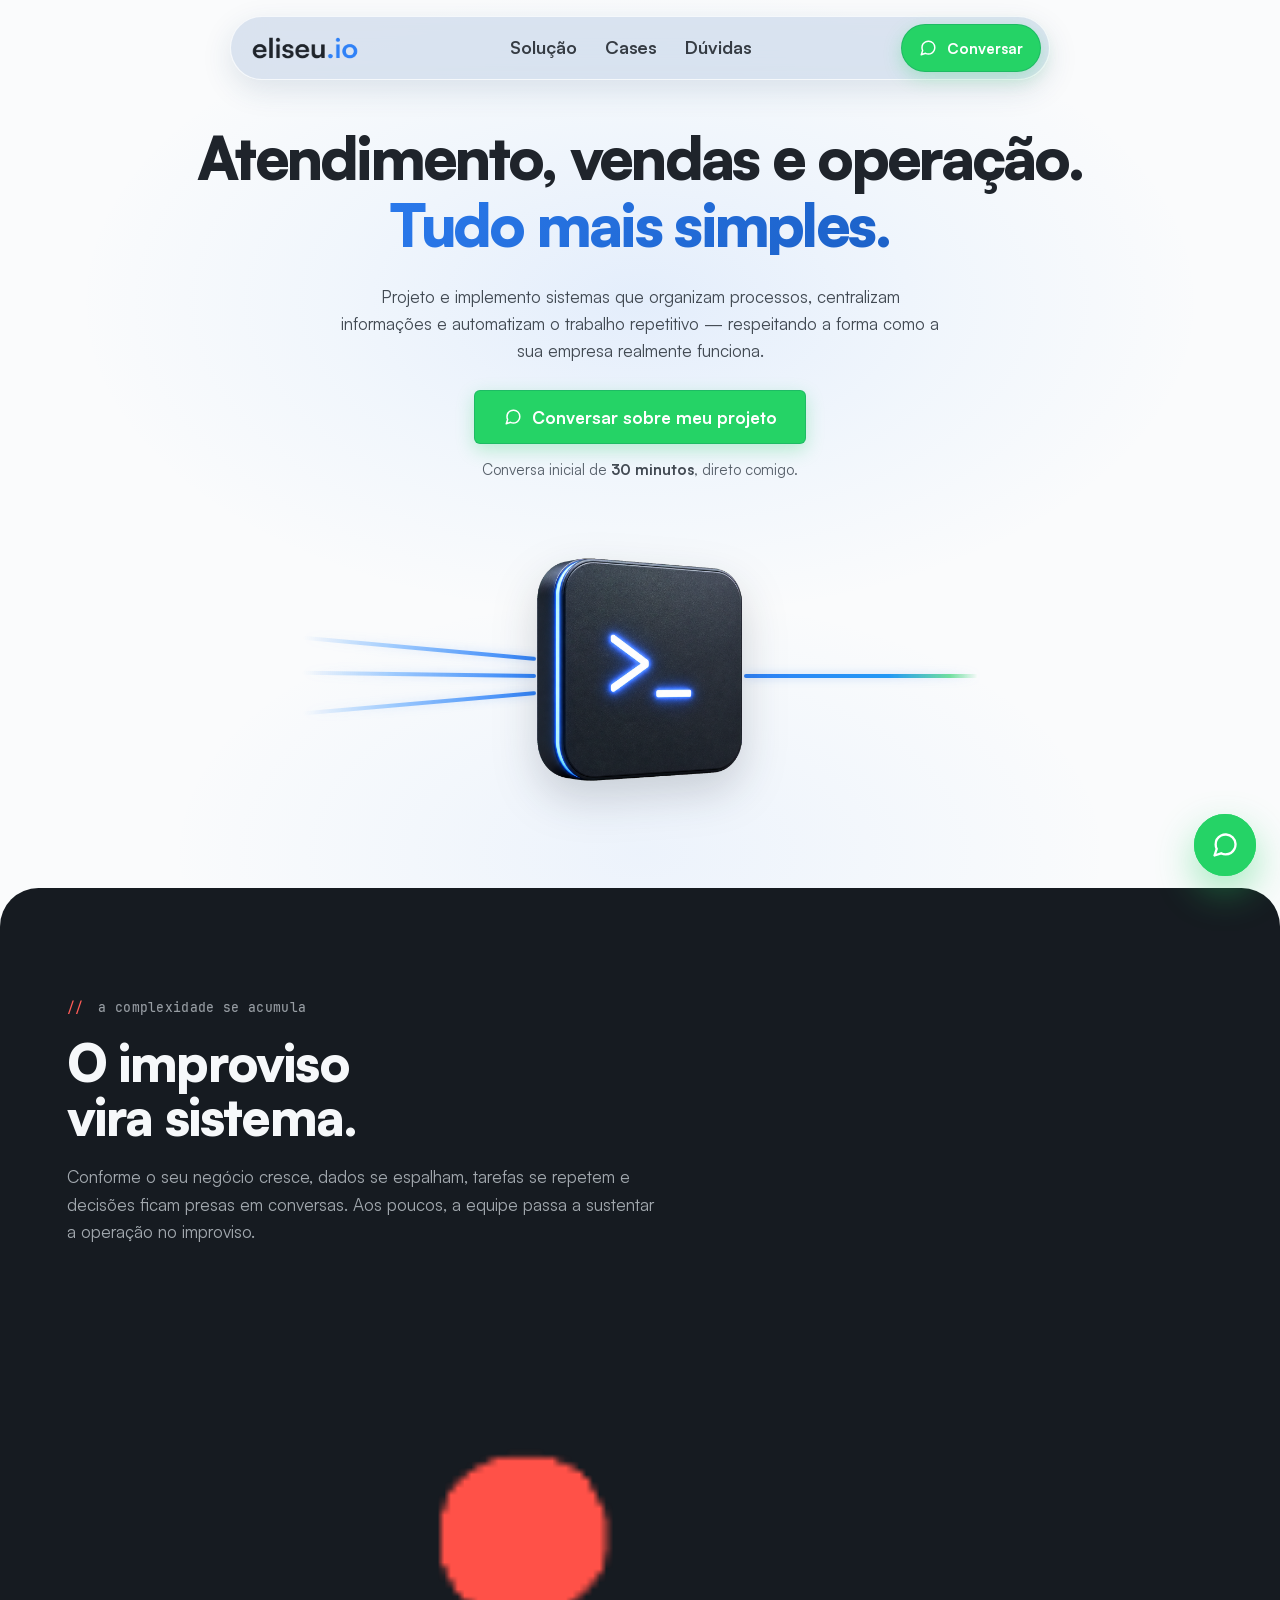
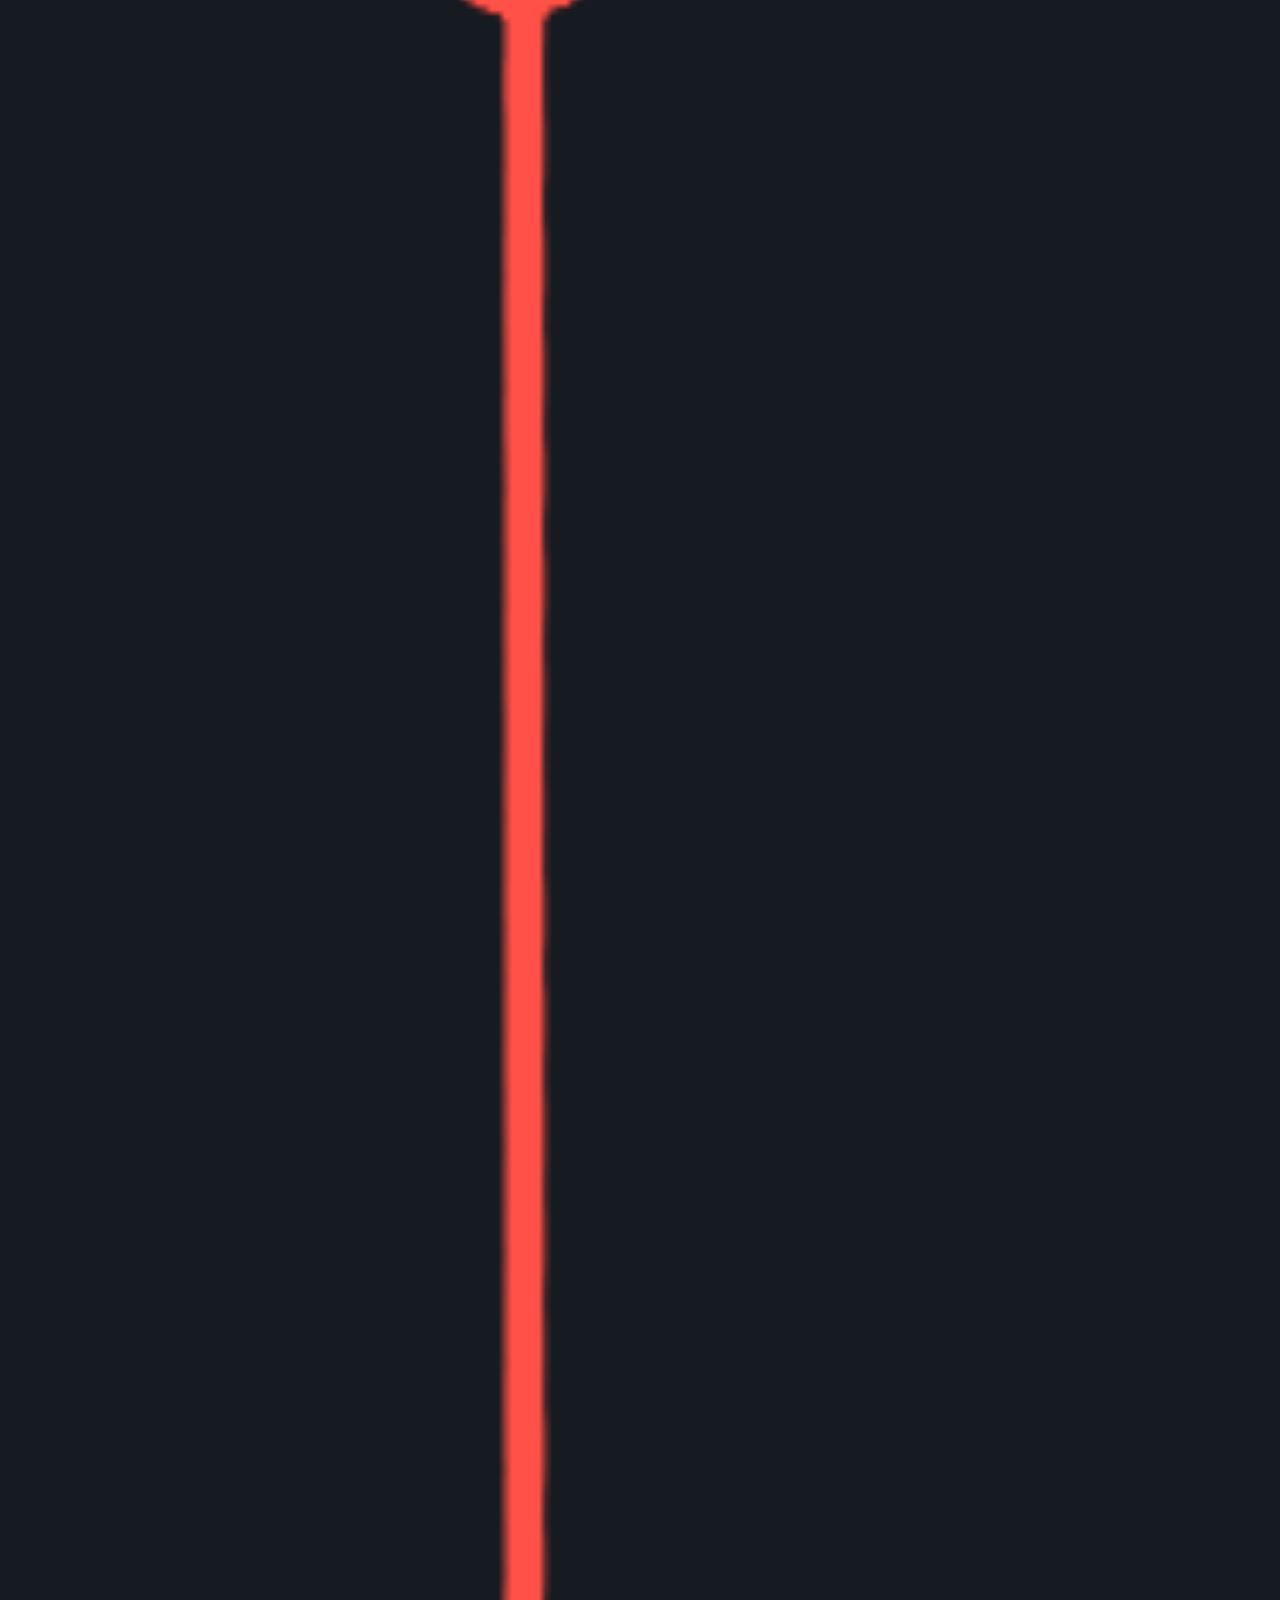
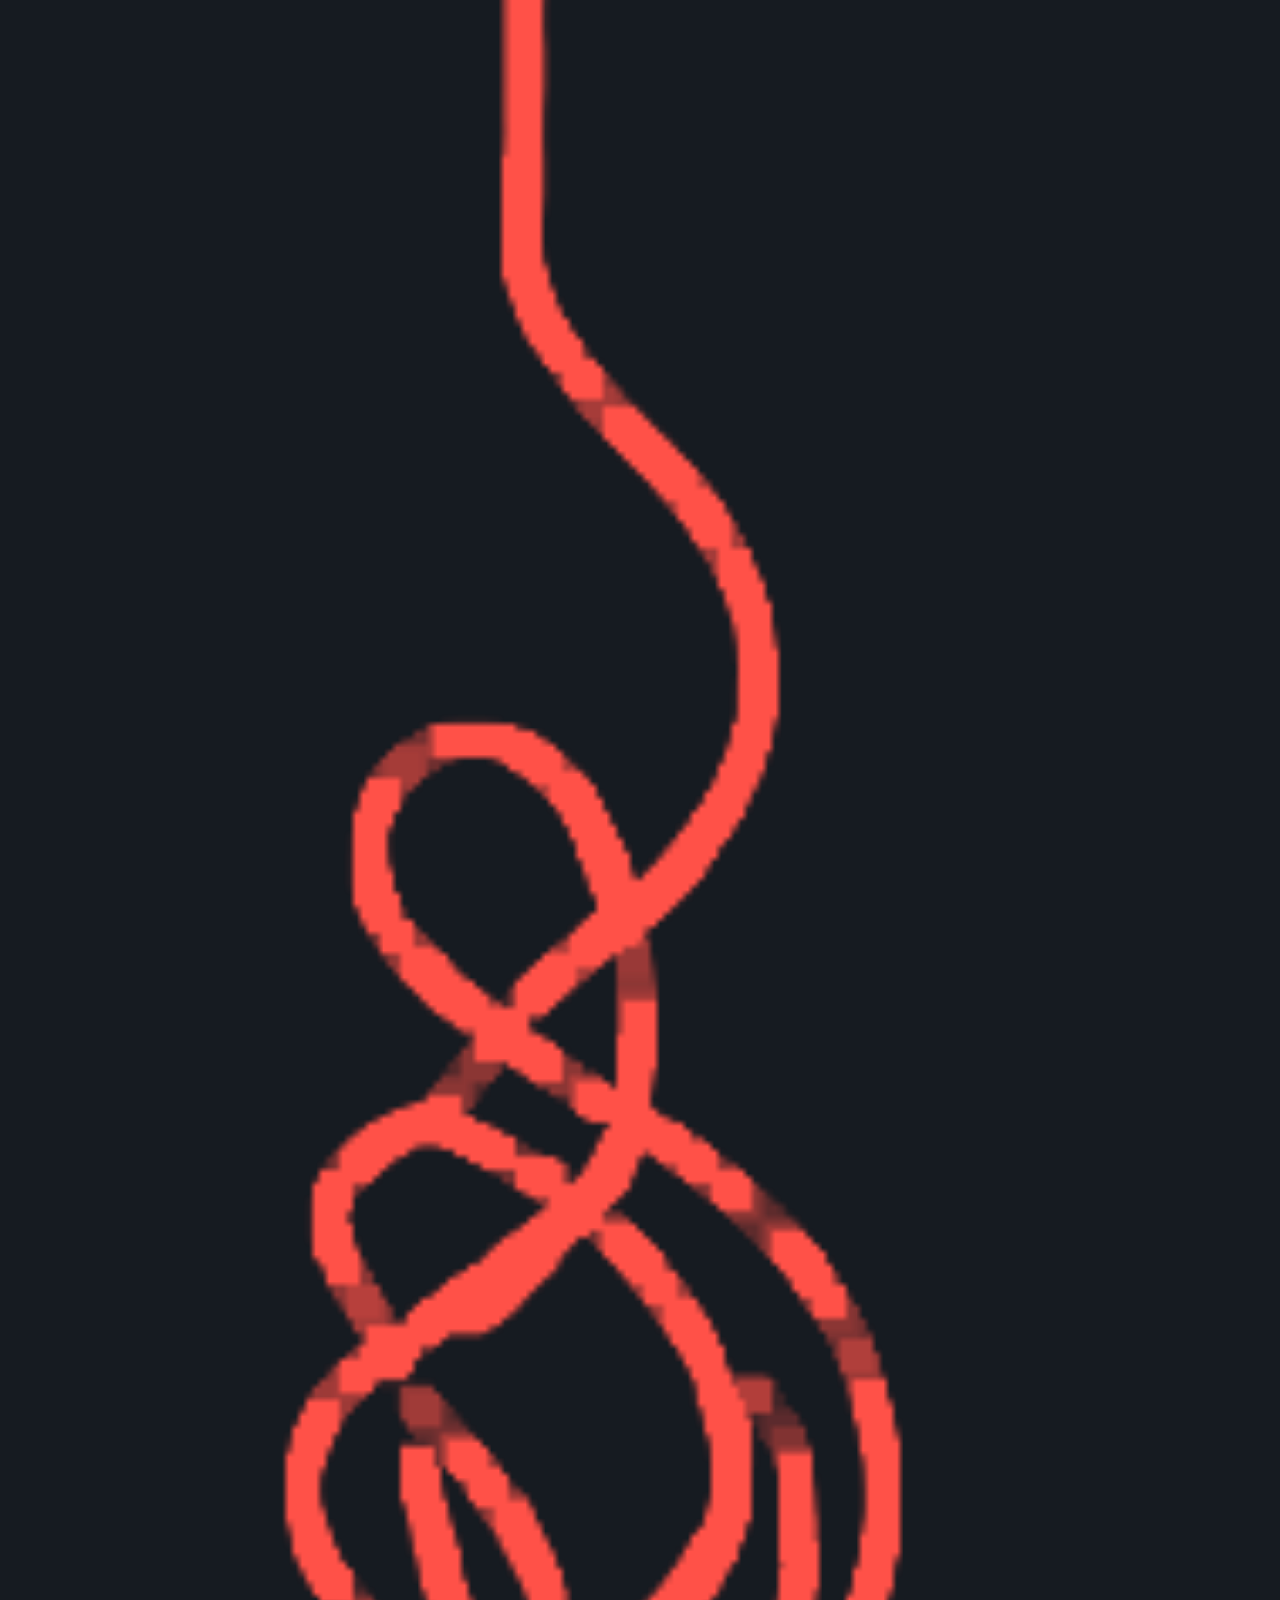
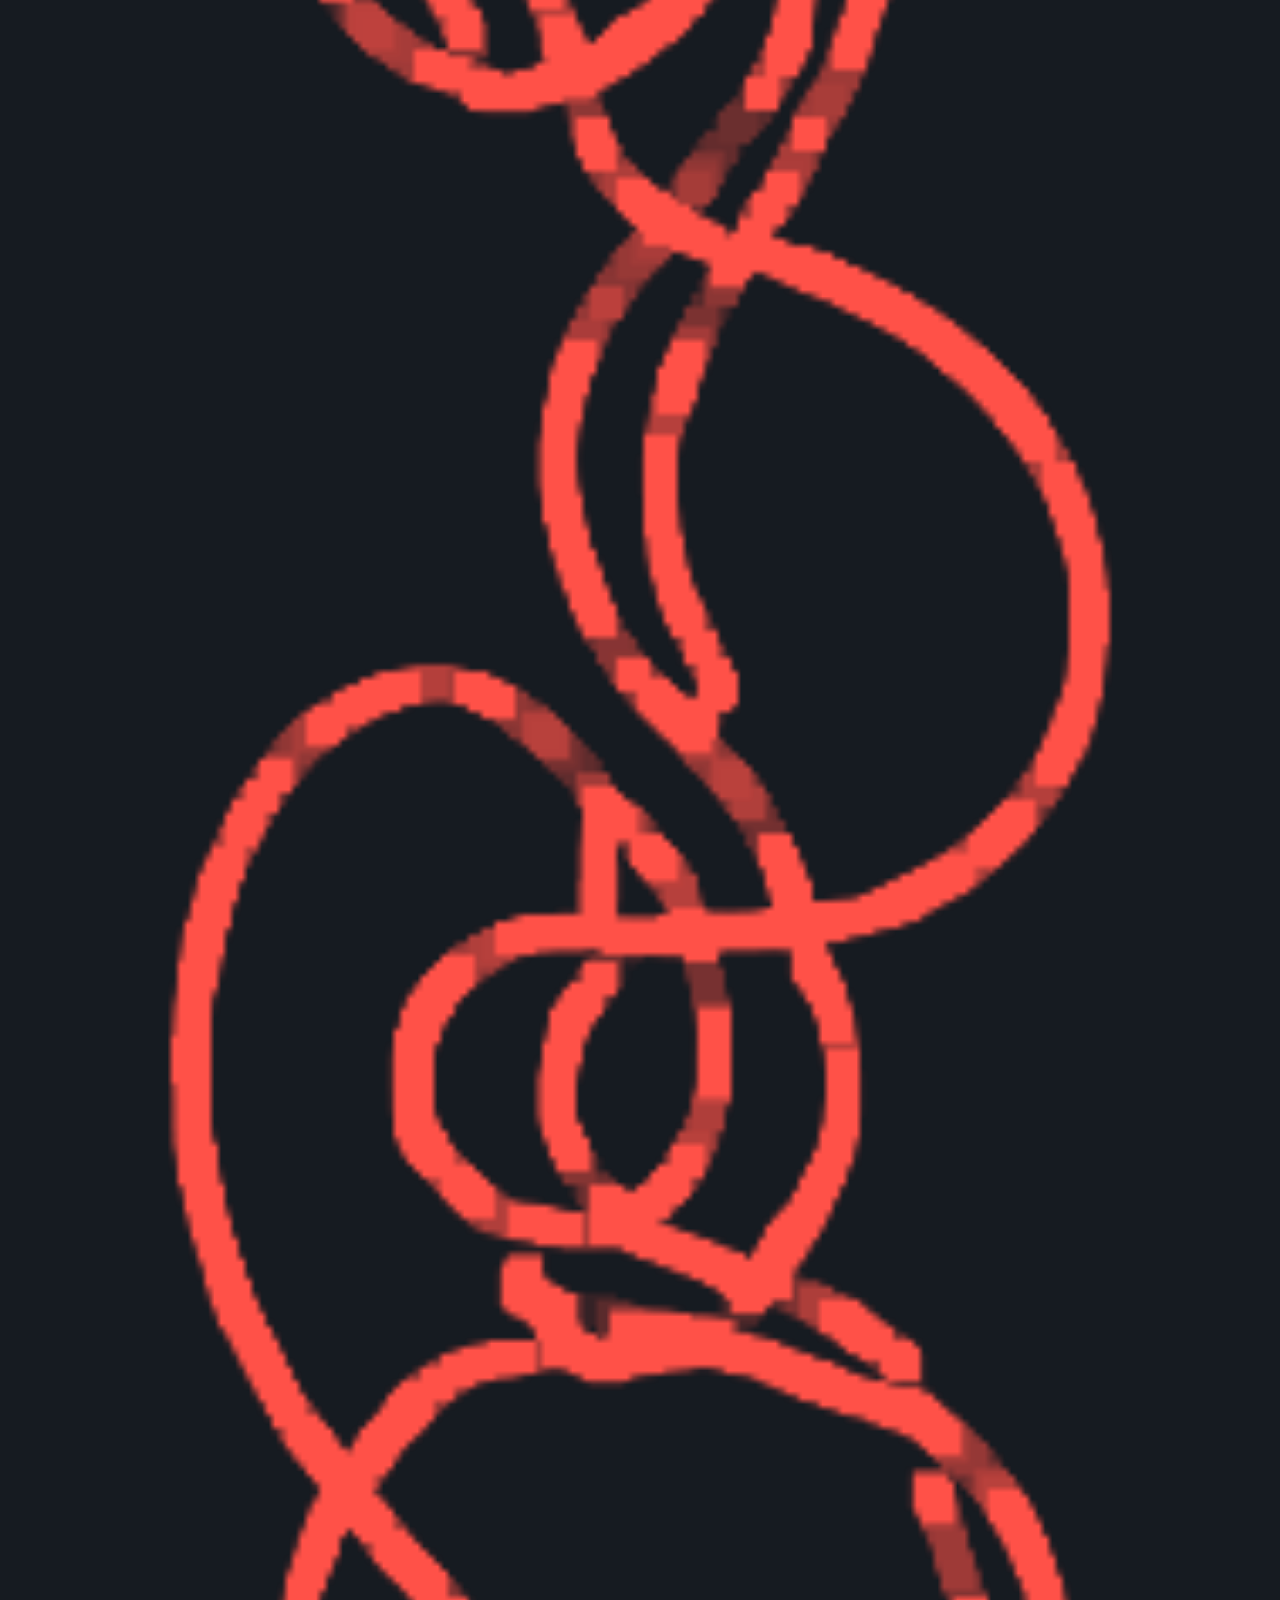
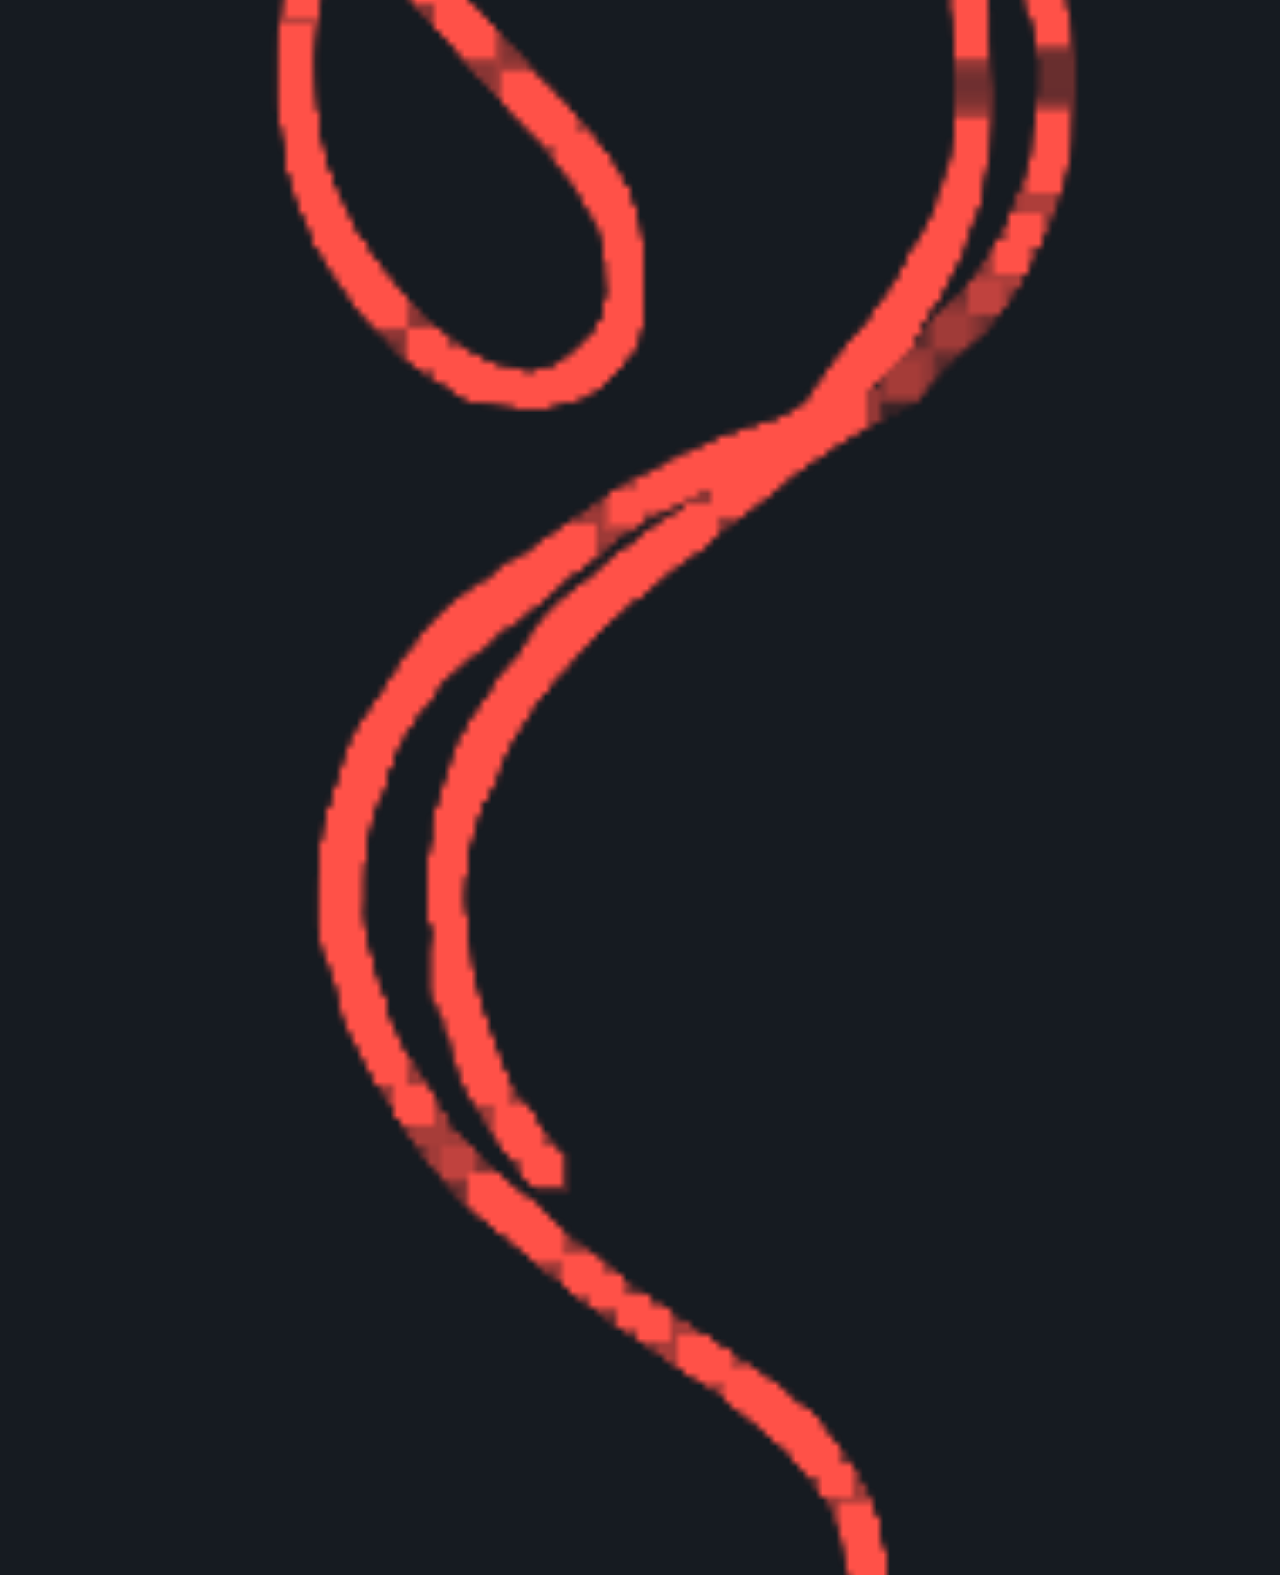
==== commit 343cd0eb: "Verticalize mobile problem section flow" ====
--- a/index.html
+++ b/index.html
@@ -43,7 +43,7 @@
       y=l.getElementsByTagName(r)[0];y.parentNode.insertBefore(t,y);
     })(window, document, "clarity", "script", "x92ymctnva");
   </script>
-  <link rel="stylesheet" href="styles.css?v=20260811-solution-separated-case-link">
+  <link rel="stylesheet" href="styles.css?v=20260811-problem-vertical-mobile">
 </head>
 <body>
 
@@ -133,7 +133,7 @@
 
       <figure class="problem-flow" data-reveal data-delay="2">
         <picture class="problem-line" aria-hidden="true">
-          <source media="(max-width: 640px)" srcset="assets/problem-tension-line-mobile.png">
+          <source media="(max-width: 640px)" srcset="assets/problem-tension-line-vertical-mobile.png">
           <img src="assets/problem-tension-line.png" alt="">
         </picture>
         <figcaption class="problem-labels" aria-label="Como a complexidade se acumula na operação">
--- a/styles.css
+++ b/styles.css
@@ -2342,31 +2342,60 @@
     line-height: 1.55;
   }
   .problem-flow {
-    overflow: hidden;
+    display: grid;
+    grid-template-columns: minmax(0, 1fr) 68px minmax(0, 1fr);
+    grid-template-rows: repeat(4, minmax(0, 1fr));
+    overflow: visible;
+    height: 520px;
     margin-top: 50px;
     margin-right: 0;
     margin-left: 0;
   }
   .problem-line {
-    width: 100%;
-    max-width: 100%;
+    grid-row: 1 / -1;
+    grid-column: 2;
+    align-self: stretch;
+    width: 68px;
+    height: 100%;
+    min-height: 0;
     margin-left: 0;
     transform: none;
   }
+  .problem-line img {
+    display: block;
+    width: 100%;
+    height: 100%;
+    object-fit: contain;
+  }
   .problem-labels {
-    grid-template-columns: repeat(2, minmax(0, 1fr));
-    gap: 20px 0;
-    margin-top: 18px;
+    display: contents;
   }
   .problem-labels span {
-    min-height: 42px;
-    padding: 0 12px;
-    font-size: 11px;
-  }
-  .problem-labels span:nth-child(3) {
-    padding-left: 0;
+    display: flex;
+    align-items: center;
+    min-height: 0;
+    padding: 0;
     border-left: 0;
-  }
+    font-size: 10px;
+    line-height: 1.45;
+  }
+  .problem-labels span:nth-child(odd) {
+    grid-column: 1;
+    justify-content: flex-end;
+    padding-right: 14px;
+    border-left: 0;
+    text-align: right;
+  }
+  .problem-labels span:nth-child(even) {
+    grid-column: 3;
+    justify-content: flex-start;
+    padding-left: 14px;
+    text-align: left;
+  }
+  .problem-labels span:nth-child(1) { grid-row: 1; }
+  .problem-labels span:nth-child(2) { grid-row: 2; }
+  .problem-labels span:nth-child(3) { grid-row: 3; }
+  .problem-labels span:nth-child(4) { grid-row: 4; }
   .problem-quote {
     gap: 14px;
     margin-top: 44px;
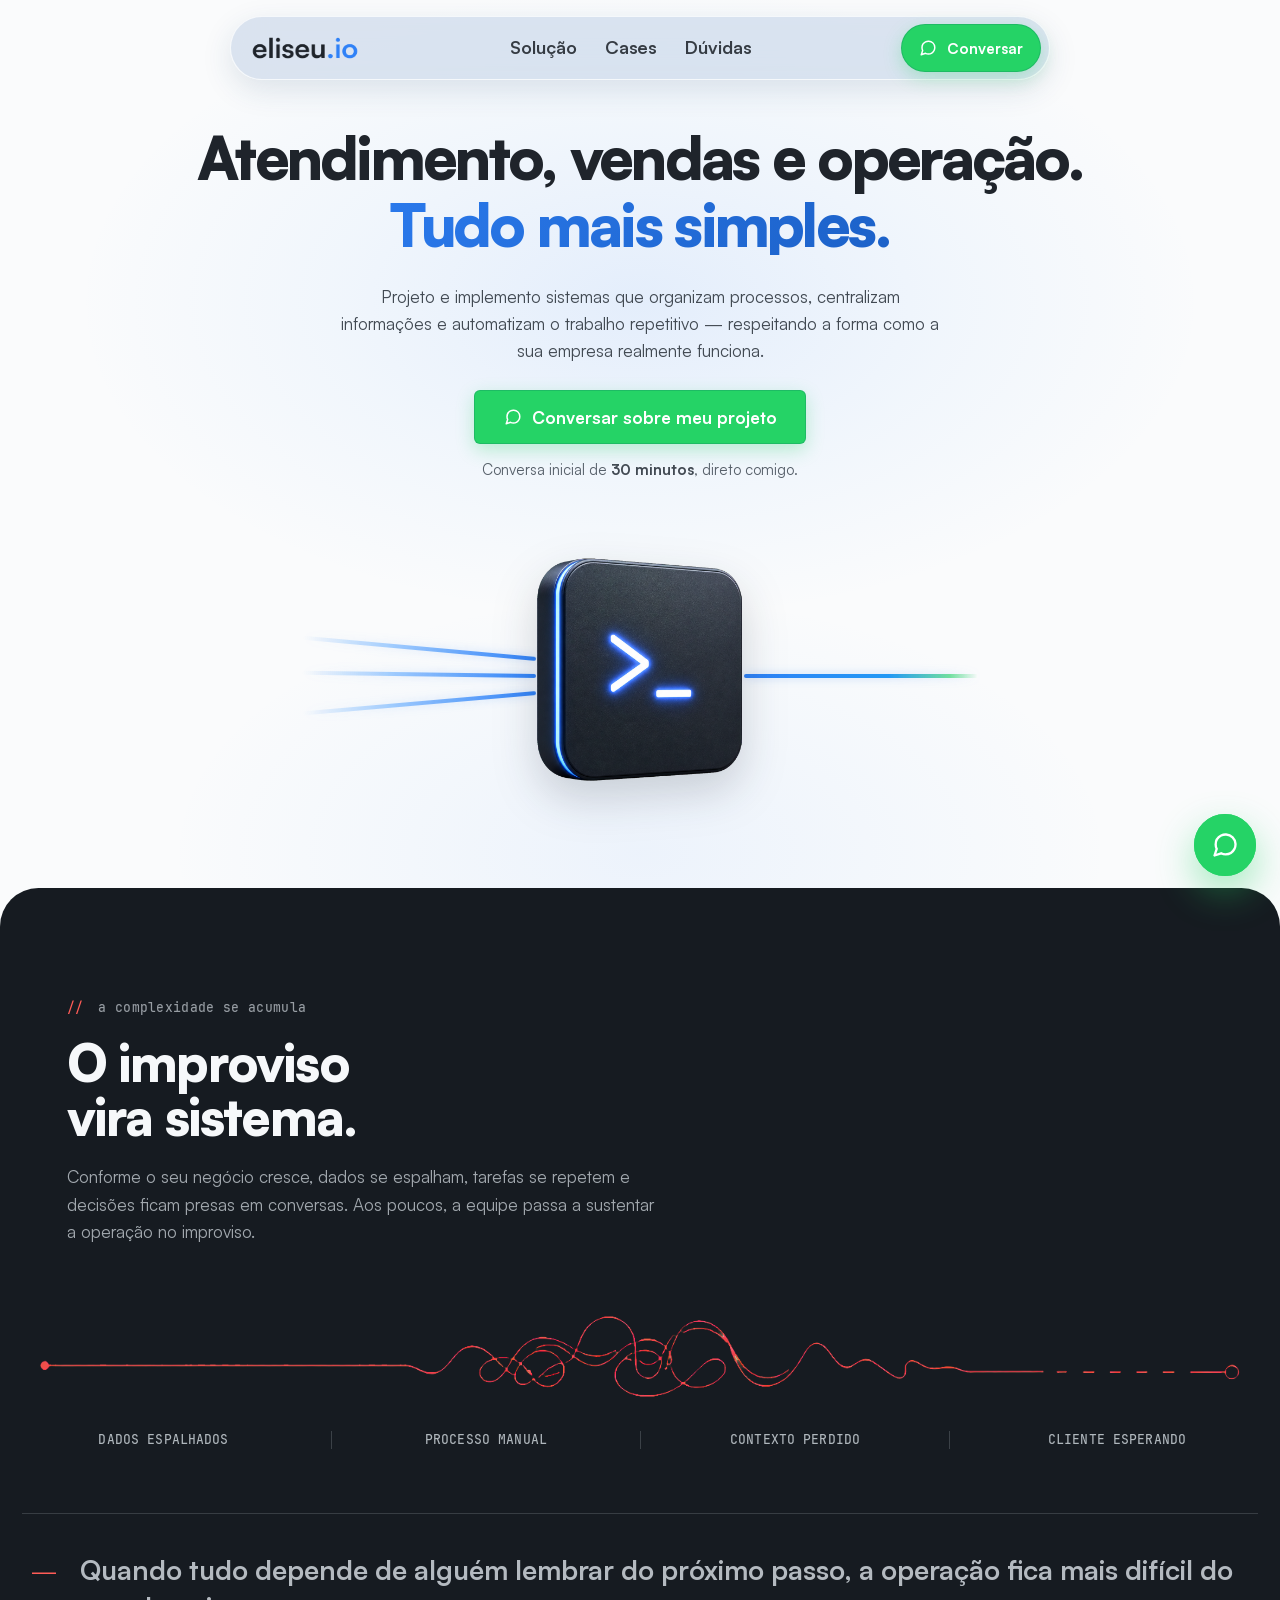
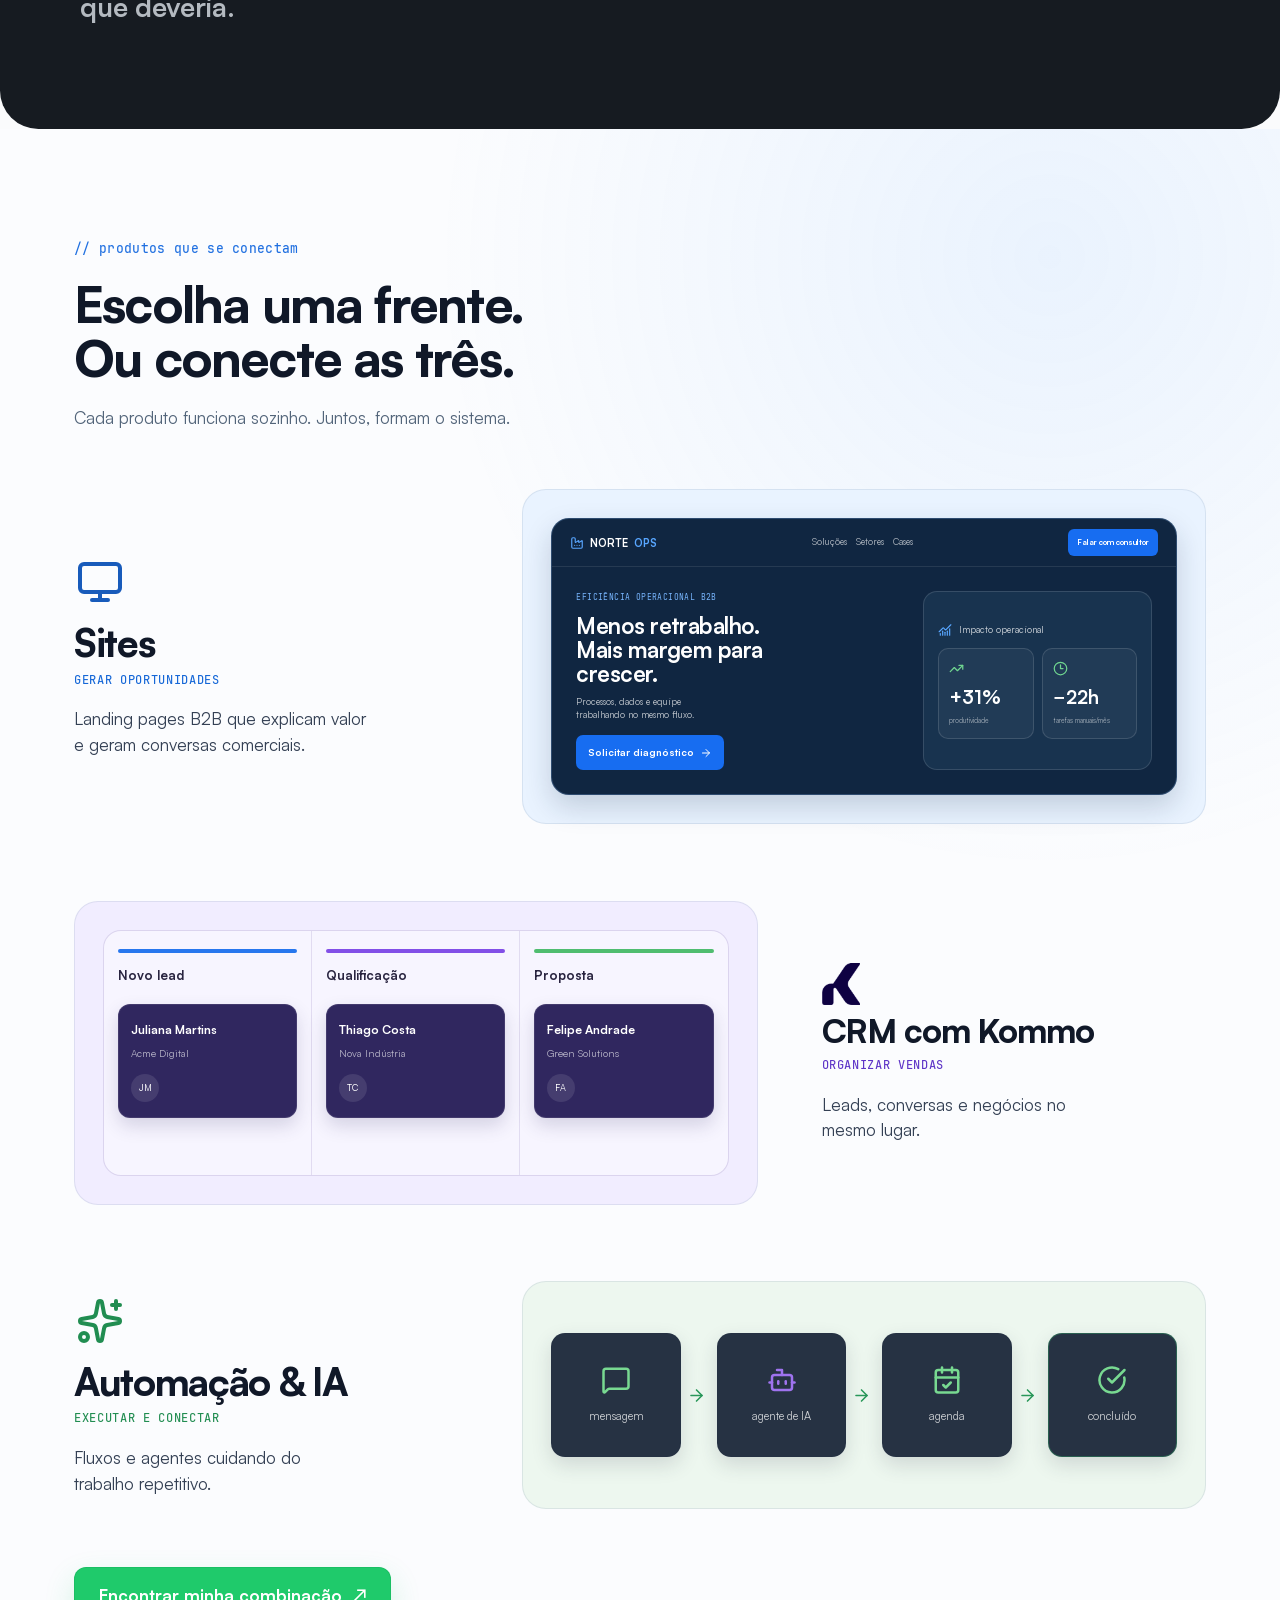
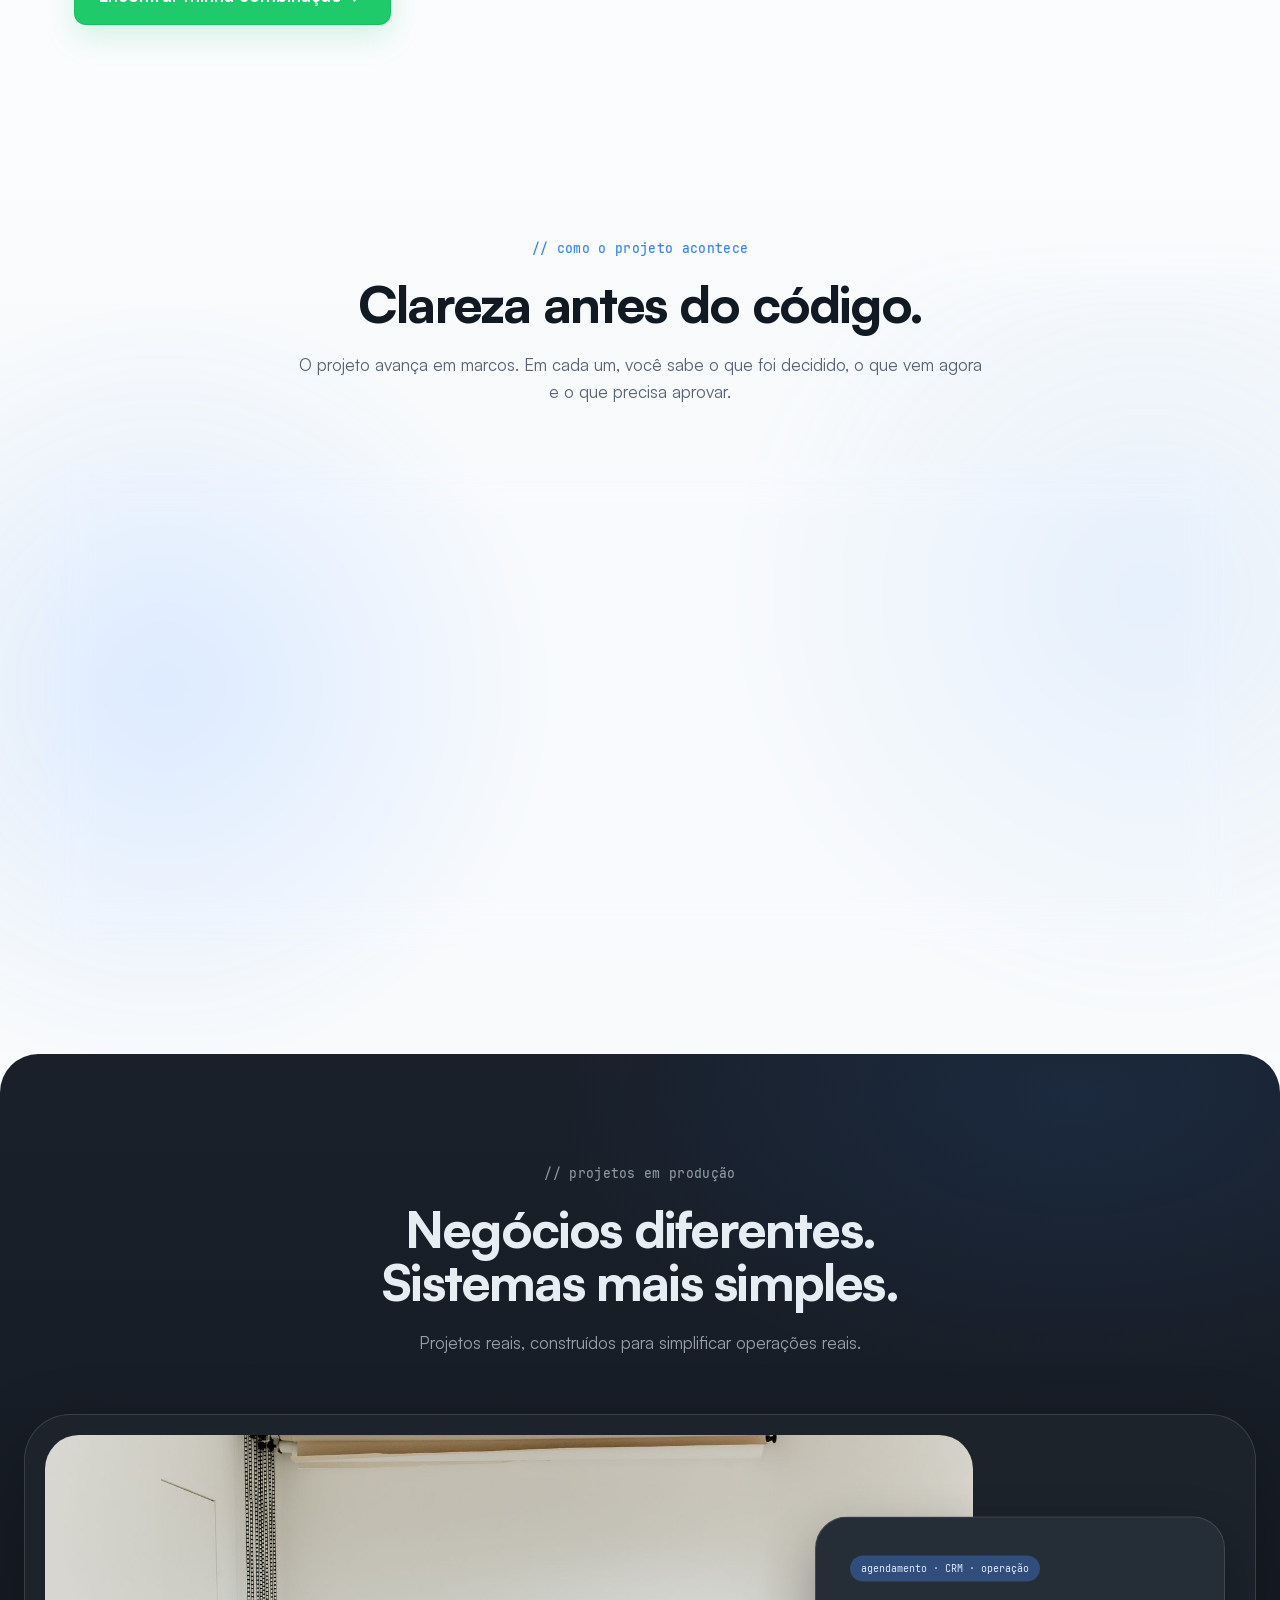
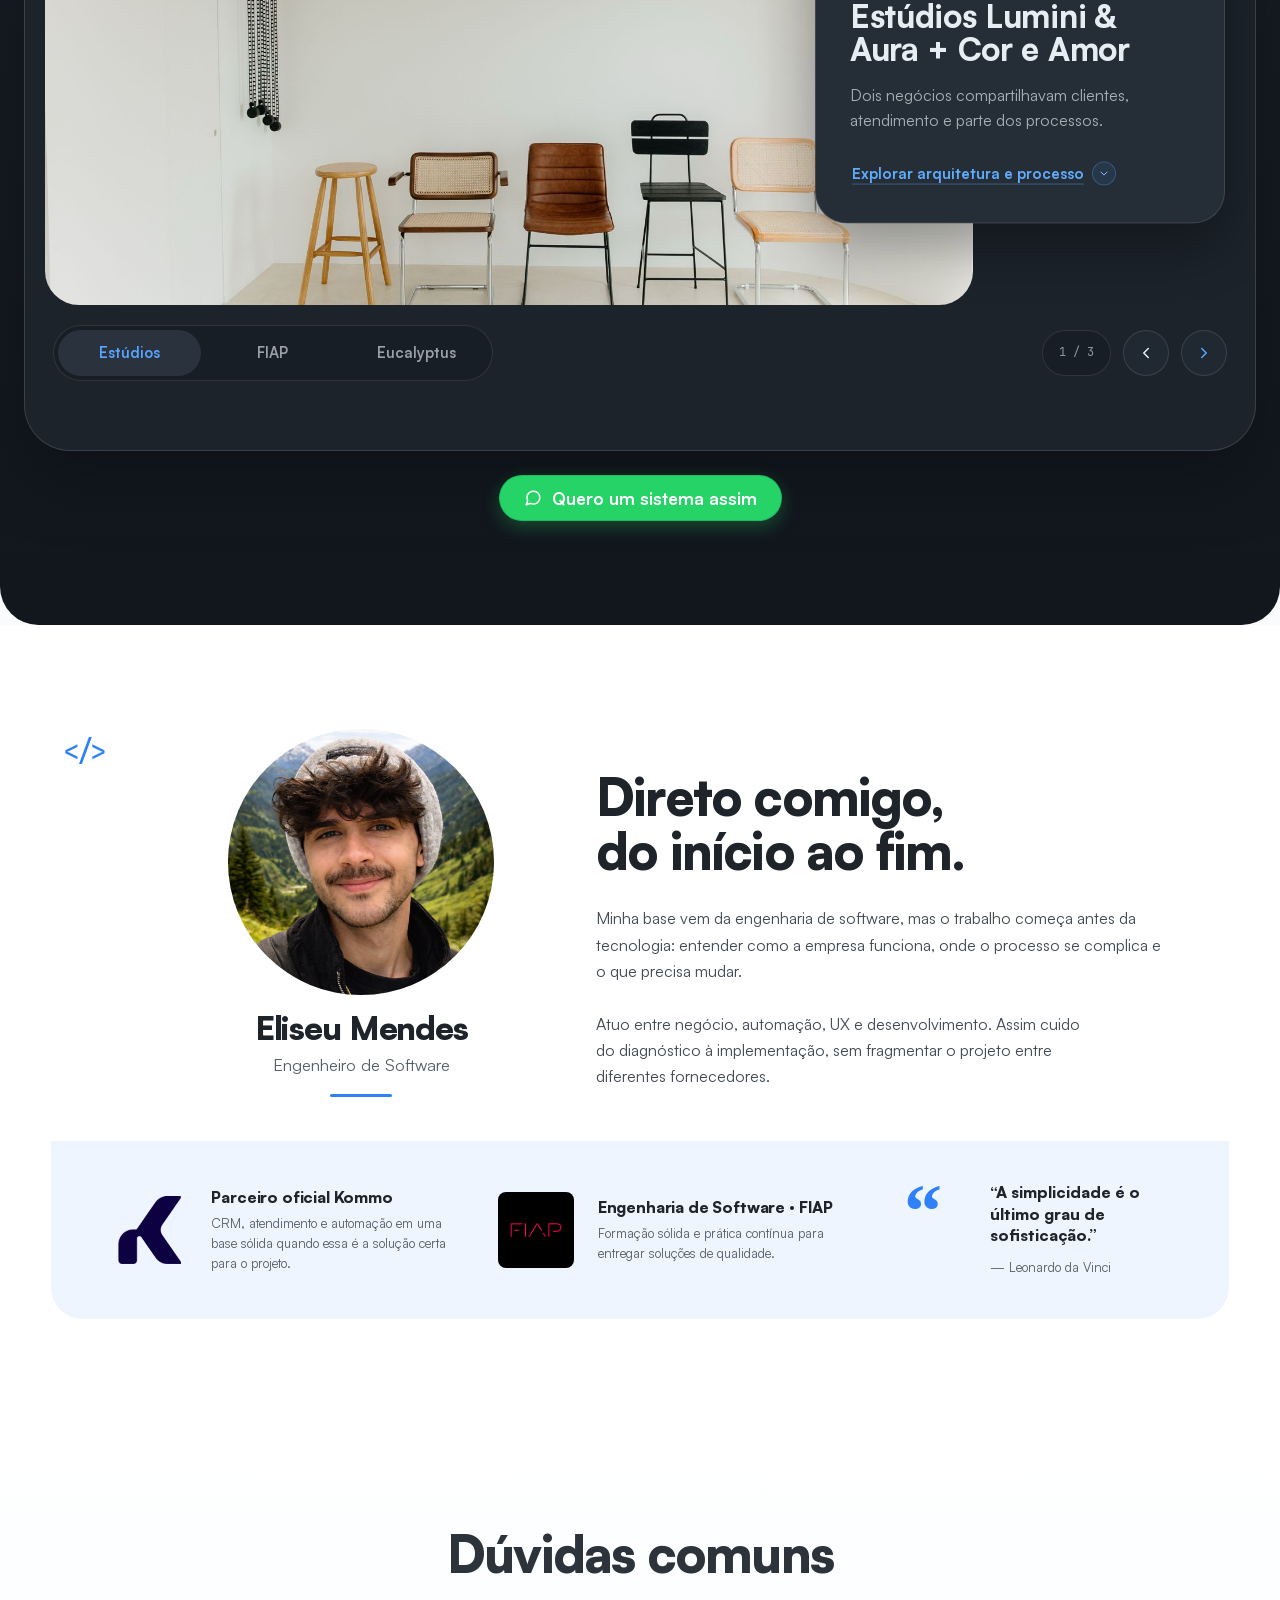
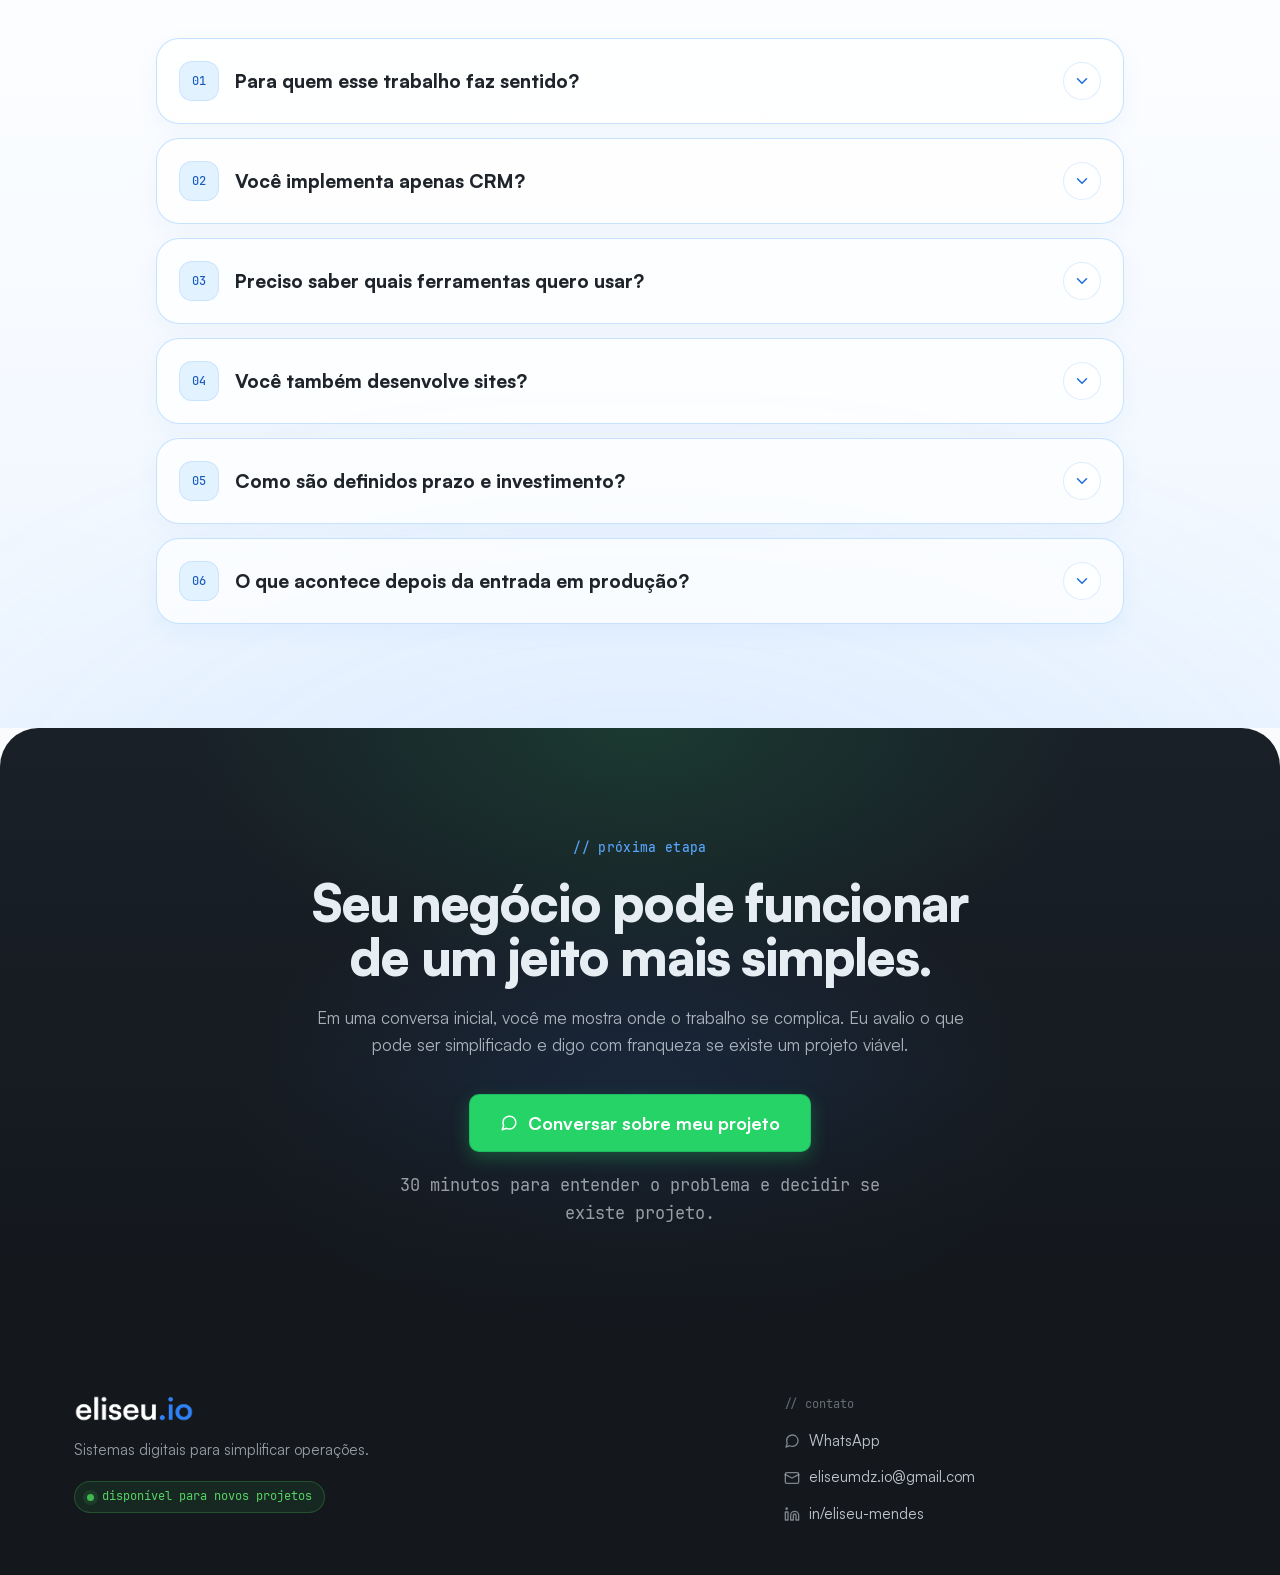
==== commit daefa3fe: "Preserve case architecture state and unify mobile flows" ====
--- a/index.html
+++ b/index.html
@@ -43,7 +43,7 @@
       y=l.getElementsByTagName(r)[0];y.parentNode.insertBefore(t,y);
     })(window, document, "clarity", "script", "x92ymctnva");
   </script>
-  <link rel="stylesheet" href="styles.css?v=20260811-problem-vertical-mobile">
+  <link rel="stylesheet" href="styles.css?v=20260811-problem-vertical-mobile-cases-flow">
 </head>
 <body>
 
@@ -524,6 +524,6 @@
 </a>
 
 <script src="assets/vendor/lucide.min.js?v=20260808"></script>
-<script src="script.js?v=20260808-solution-icons-b2b-case-link"></script>
+<script src="script.js?v=20260808-solution-icons-b2b-case-global-state"></script>
 </body>
 </html>
--- a/styles.css
+++ b/styles.css
@@ -2458,9 +2458,27 @@
     border-left: 0;
   }
   .architecture-result { grid-column: auto; }
-  .architecture-flow { display: grid; grid-template-columns: 1fr 1fr; gap: 8px; }
-  .architecture-line { display: none; }
-  .architecture-node { min-height: 64px; }
+  .architecture-flow {
+    display: grid;
+    grid-template-columns: 1fr;
+    gap: 0;
+  }
+  .architecture-node {
+    min-height: 54px;
+    padding: 13px 16px;
+    justify-content: flex-start;
+    border-radius: 12px;
+    font-size: 12.5px;
+    text-align: left;
+  }
+  .architecture-line {
+    display: block;
+    justify-self: start;
+    width: 1px;
+    height: 14px;
+    margin-left: 20px;
+    background: rgba(88, 166, 255, 0.62);
+  }
   .case-main-cta { width: 100%; }
   .about-section {
     padding-top: 52px;
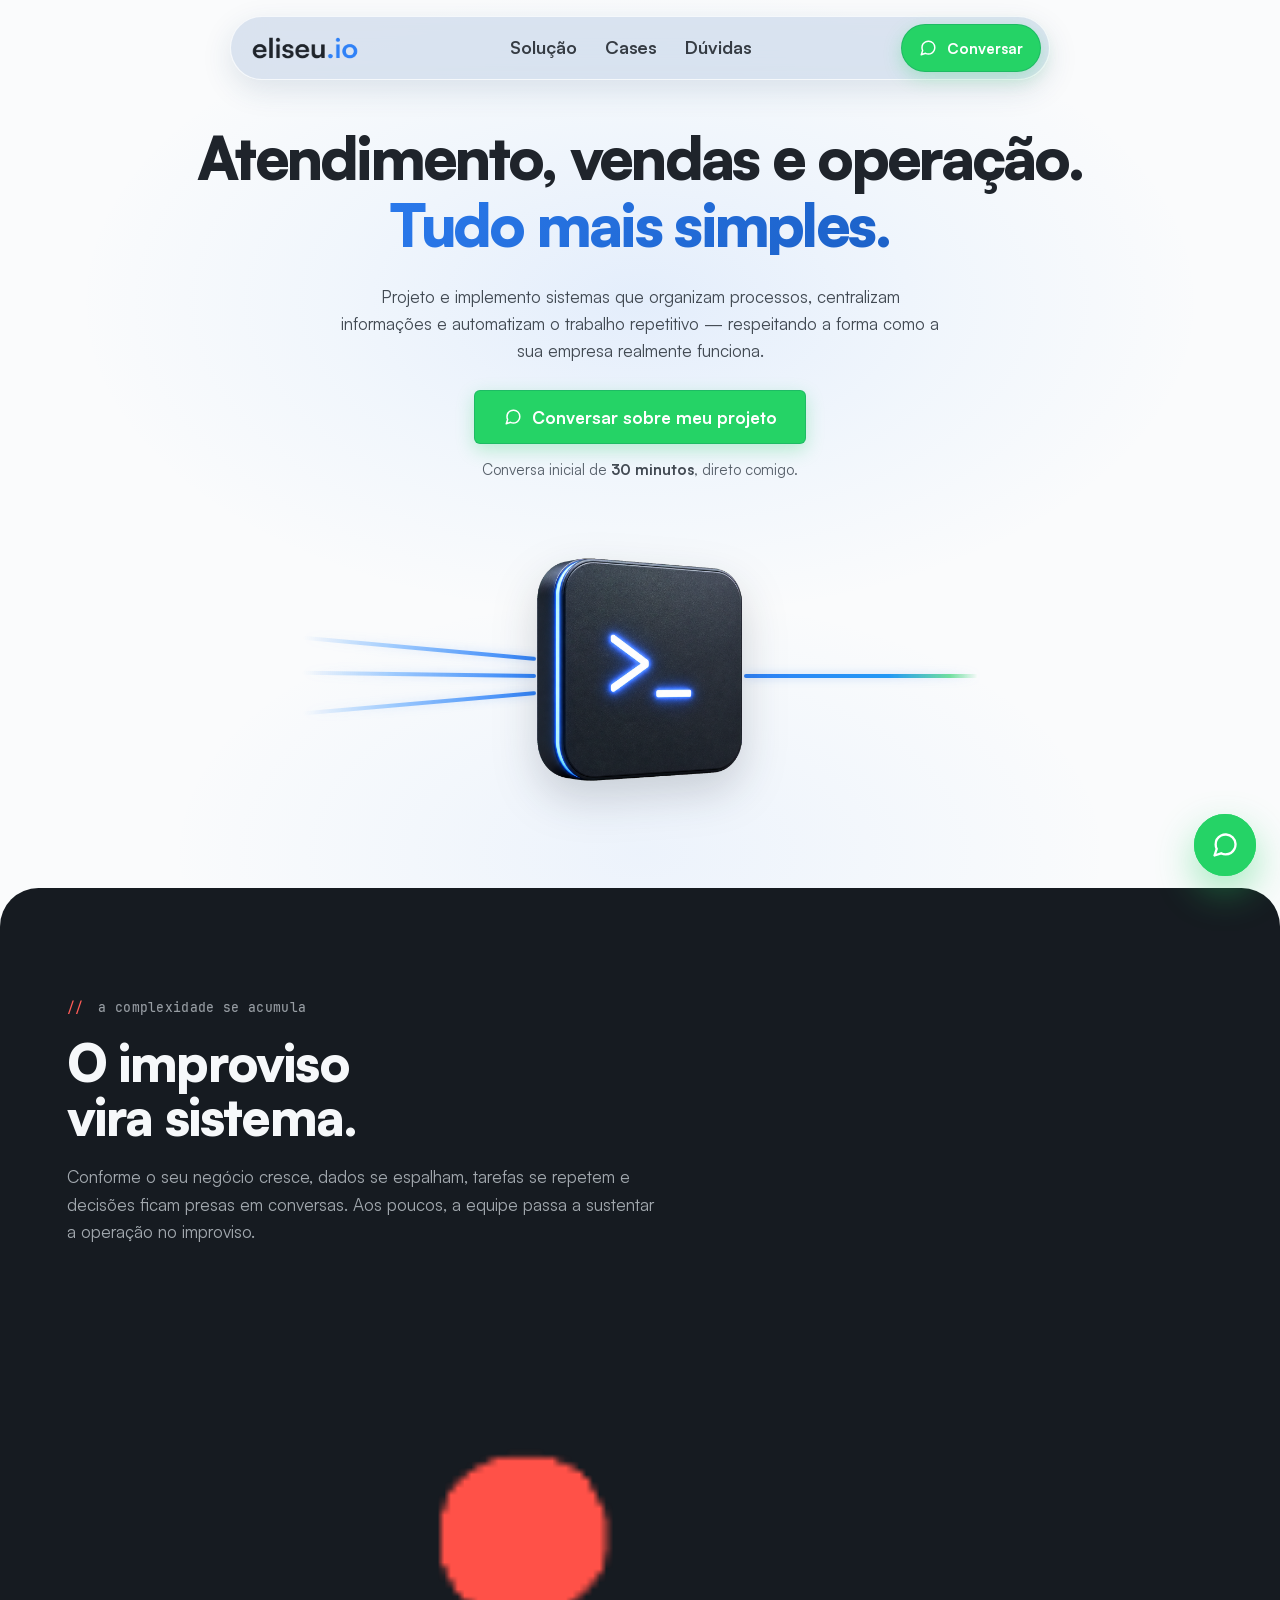
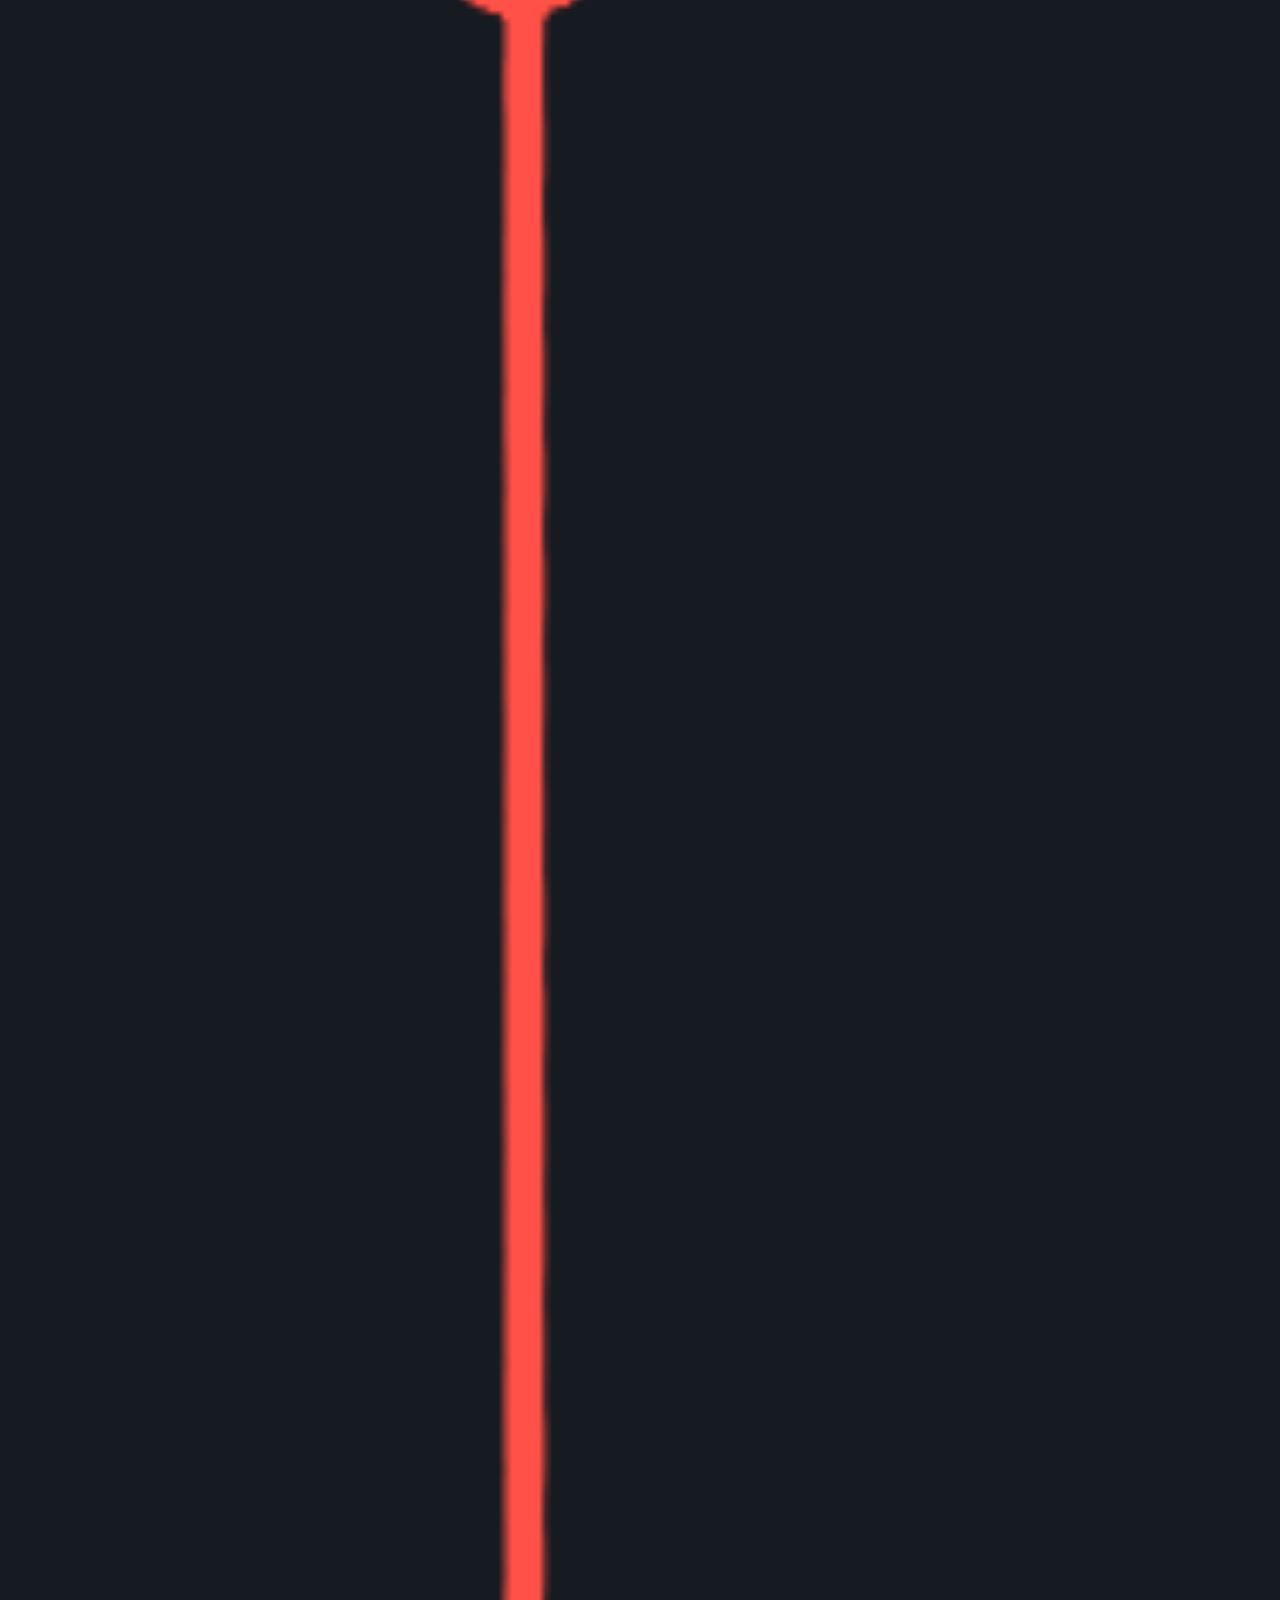
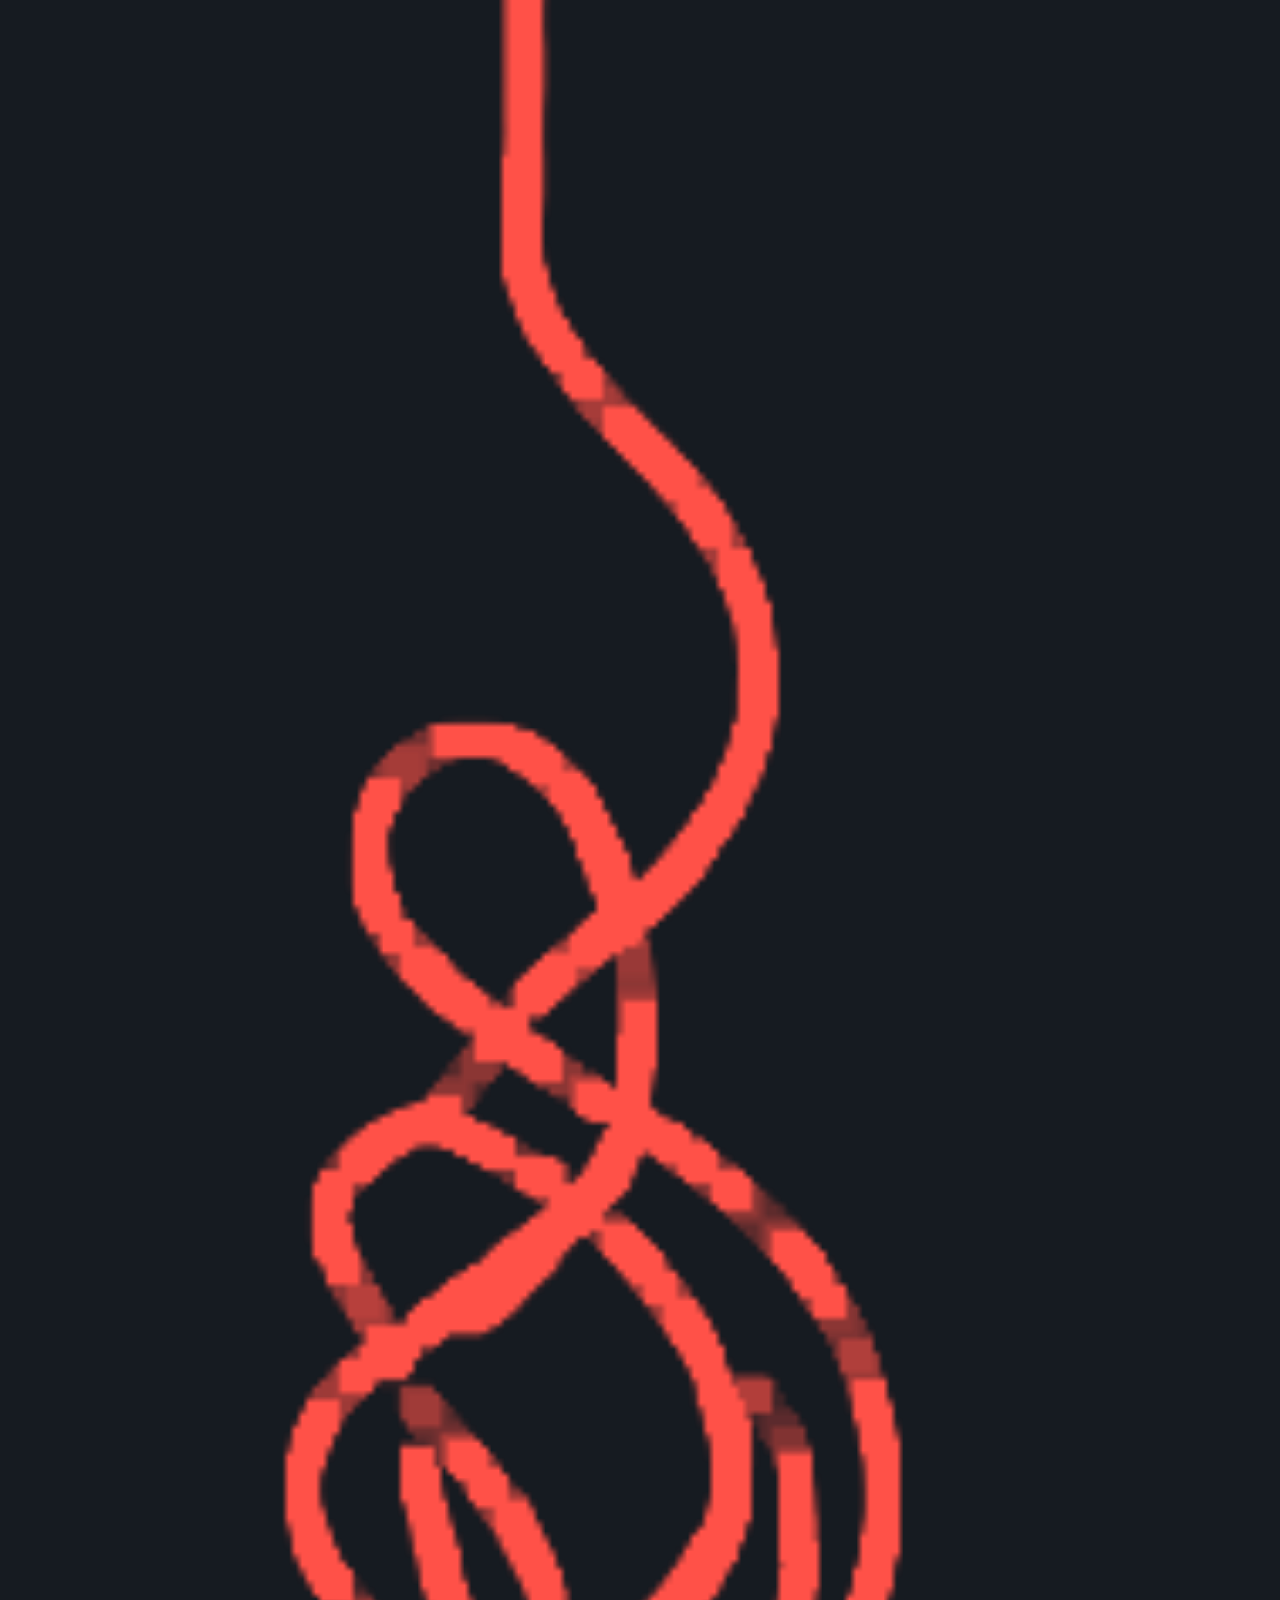
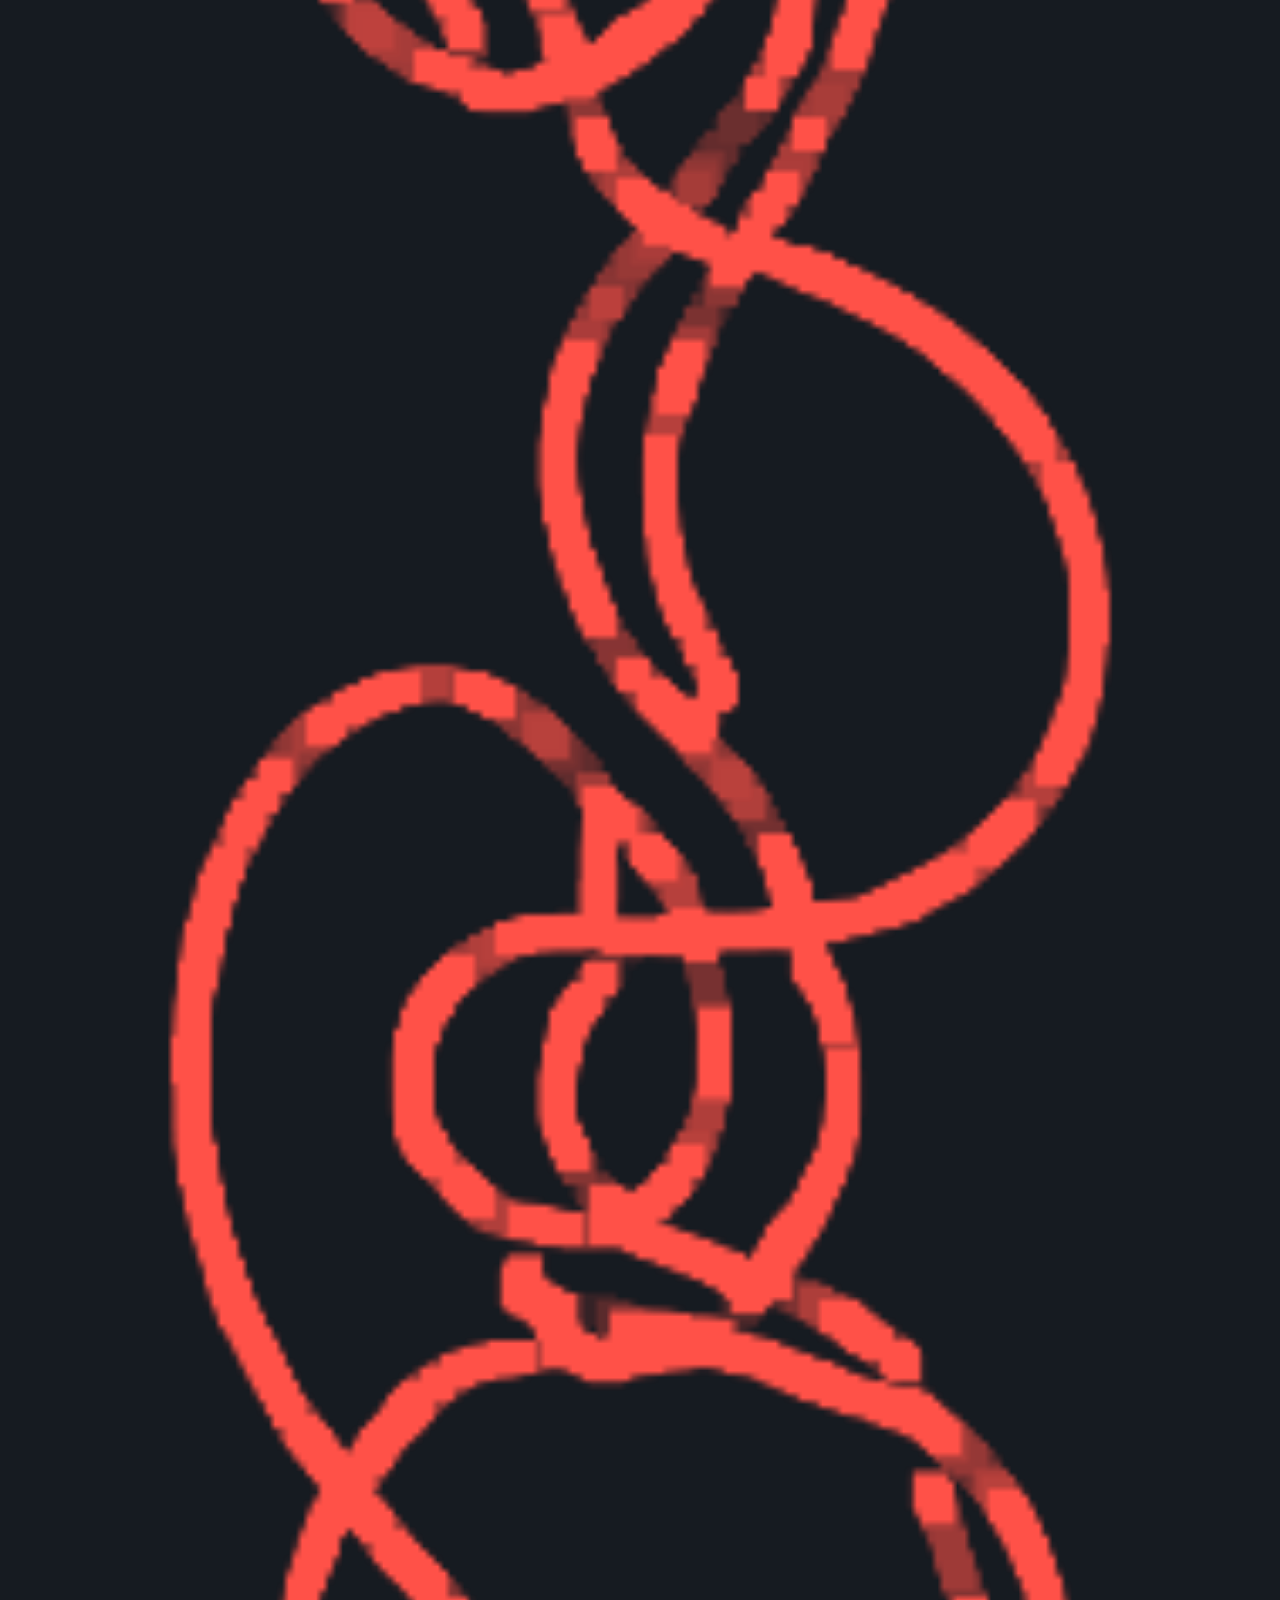
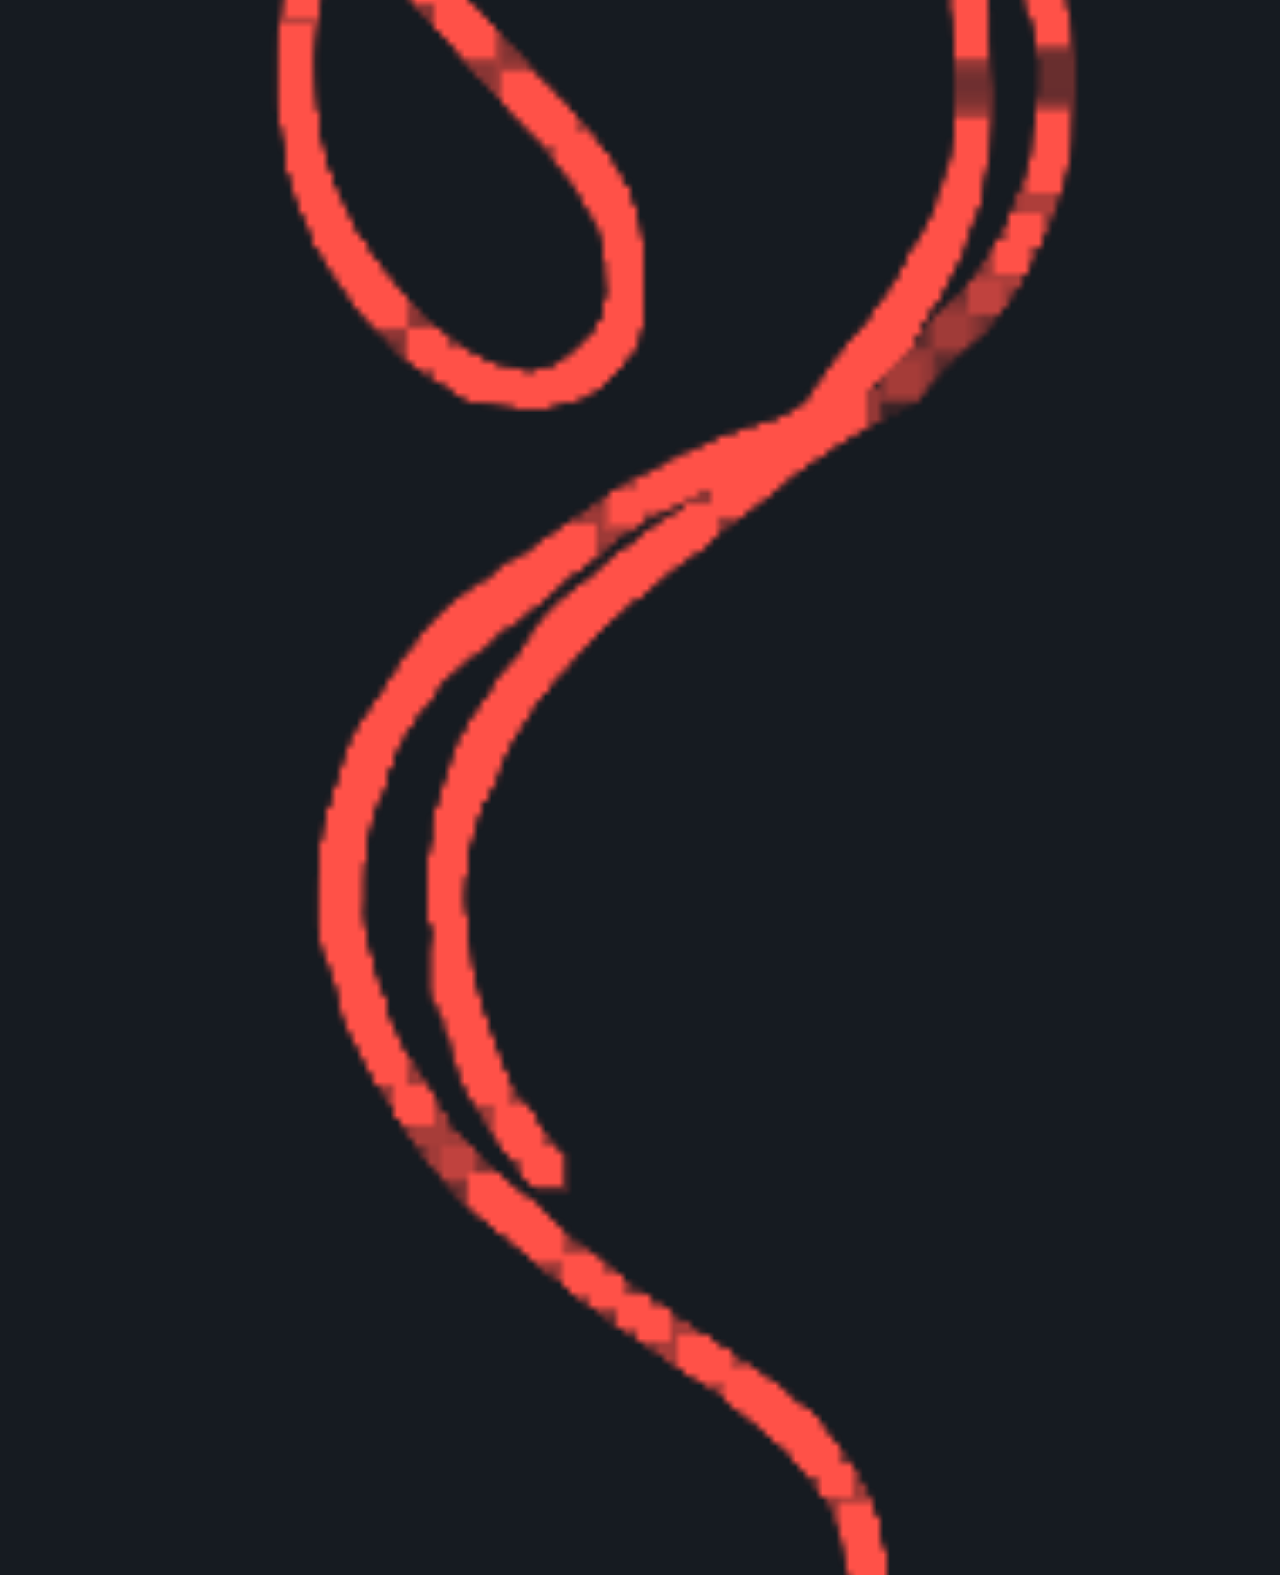
==== commit d9379434: "Update social sharing metadata to use the new OG image" ====
--- a/index.html
+++ b/index.html
@@ -13,18 +13,18 @@
   <meta property="og:url" content="https://www.eliseu.io/">
   <meta property="og:title" content="eliseu.io — Atendimento, vendas e operação mais simples">
   <meta property="og:description" content="CRM, sites e automações para organizar processos e reduzir o improviso.">
-  <meta property="og:image" content="https://www.eliseu.io/assets/og-eliseu-menos-improviso-mais-sistema.png">
-  <meta property="og:image:width" content="1200">
-  <meta property="og:image:height" content="630">
+  <meta property="og:image" content="https://www.eliseu.io/assets/og-eliseu-seu-negocio-mais-simples.png">
+  <meta property="og:image:width" content="1731">
+  <meta property="og:image:height" content="909">
   <meta property="og:image:type" content="image/png">
-  <meta property="og:image:alt" content="Ícone de terminal com a frase Menos improviso. Mais sistema.">
+  <meta property="og:image:alt" content="Seu negócio, mais simples. Atendimento, vendas e operação convergem para um sistema digital.">
 
   <meta name="twitter:card" content="summary_large_image">
   <meta name="twitter:url" content="https://www.eliseu.io/">
   <meta name="twitter:title" content="eliseu.io — Atendimento, vendas e operação mais simples">
   <meta name="twitter:description" content="CRM, sites e automações para organizar processos e reduzir o improviso.">
-  <meta name="twitter:image" content="https://www.eliseu.io/assets/og-eliseu-menos-improviso-mais-sistema.png">
-  <meta name="twitter:image:alt" content="Ícone de terminal com a frase Menos improviso. Mais sistema.">
+  <meta name="twitter:image" content="https://www.eliseu.io/assets/og-eliseu-seu-negocio-mais-simples.png">
+  <meta name="twitter:image:alt" content="Seu negócio, mais simples. Atendimento, vendas e operação convergem para um sistema digital.">
   <link rel="icon" type="image/png" sizes="512x512" href="assets/favicon-terminal.png">
   <link rel="apple-touch-icon" href="assets/favicon-terminal.png">
   <!-- Google tag (gtag.js) -->
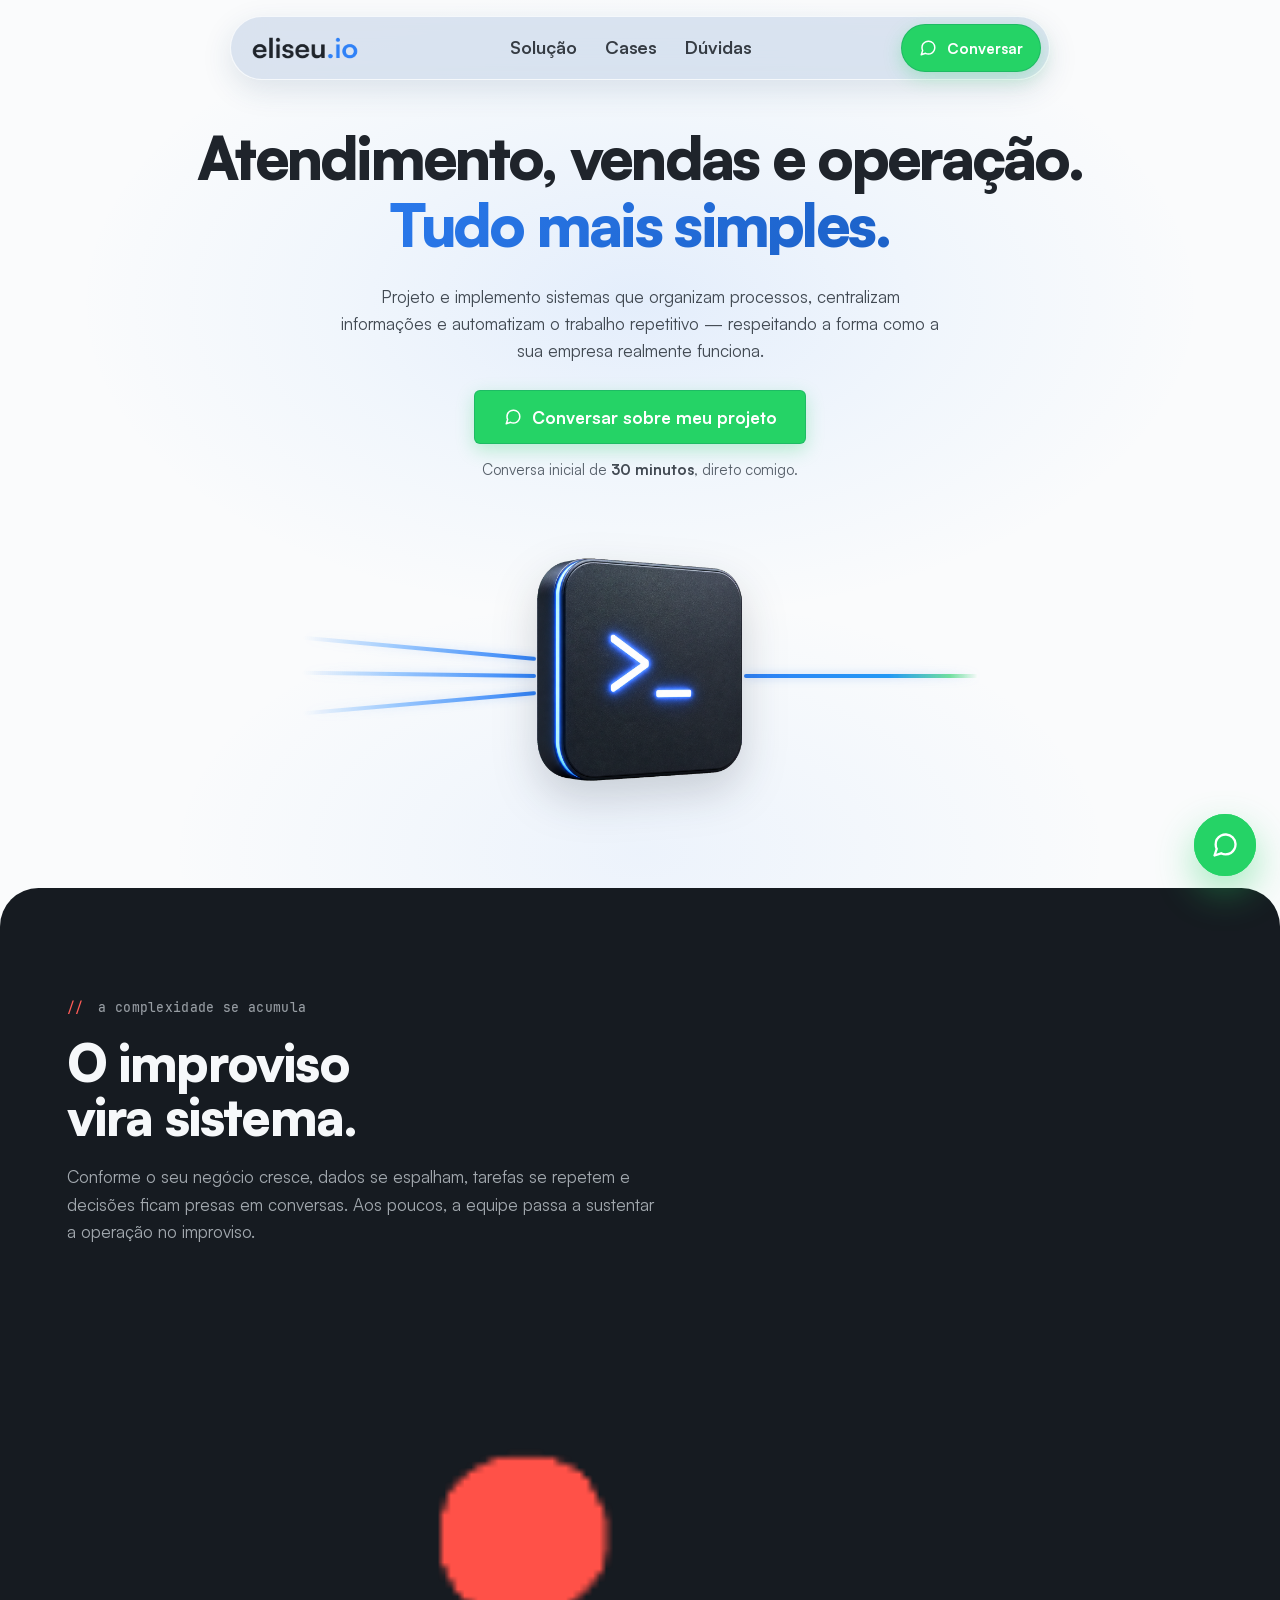
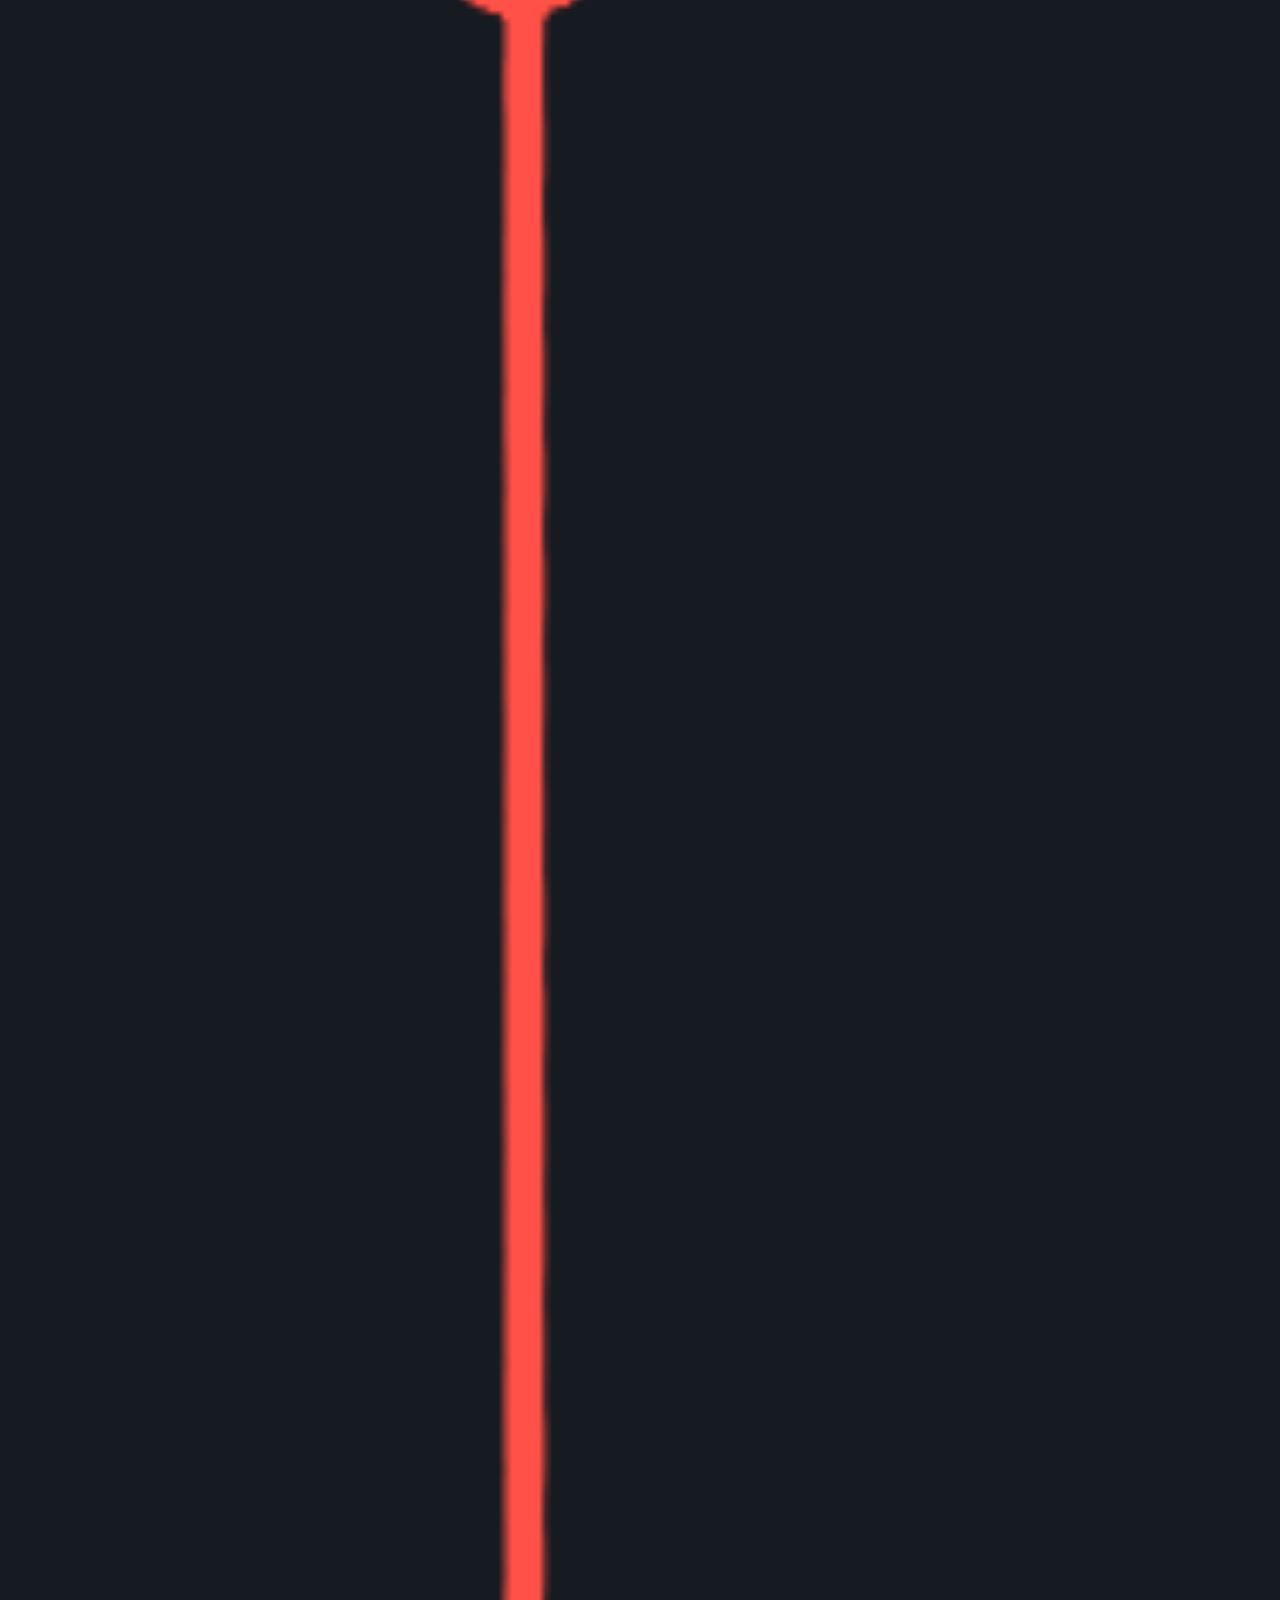
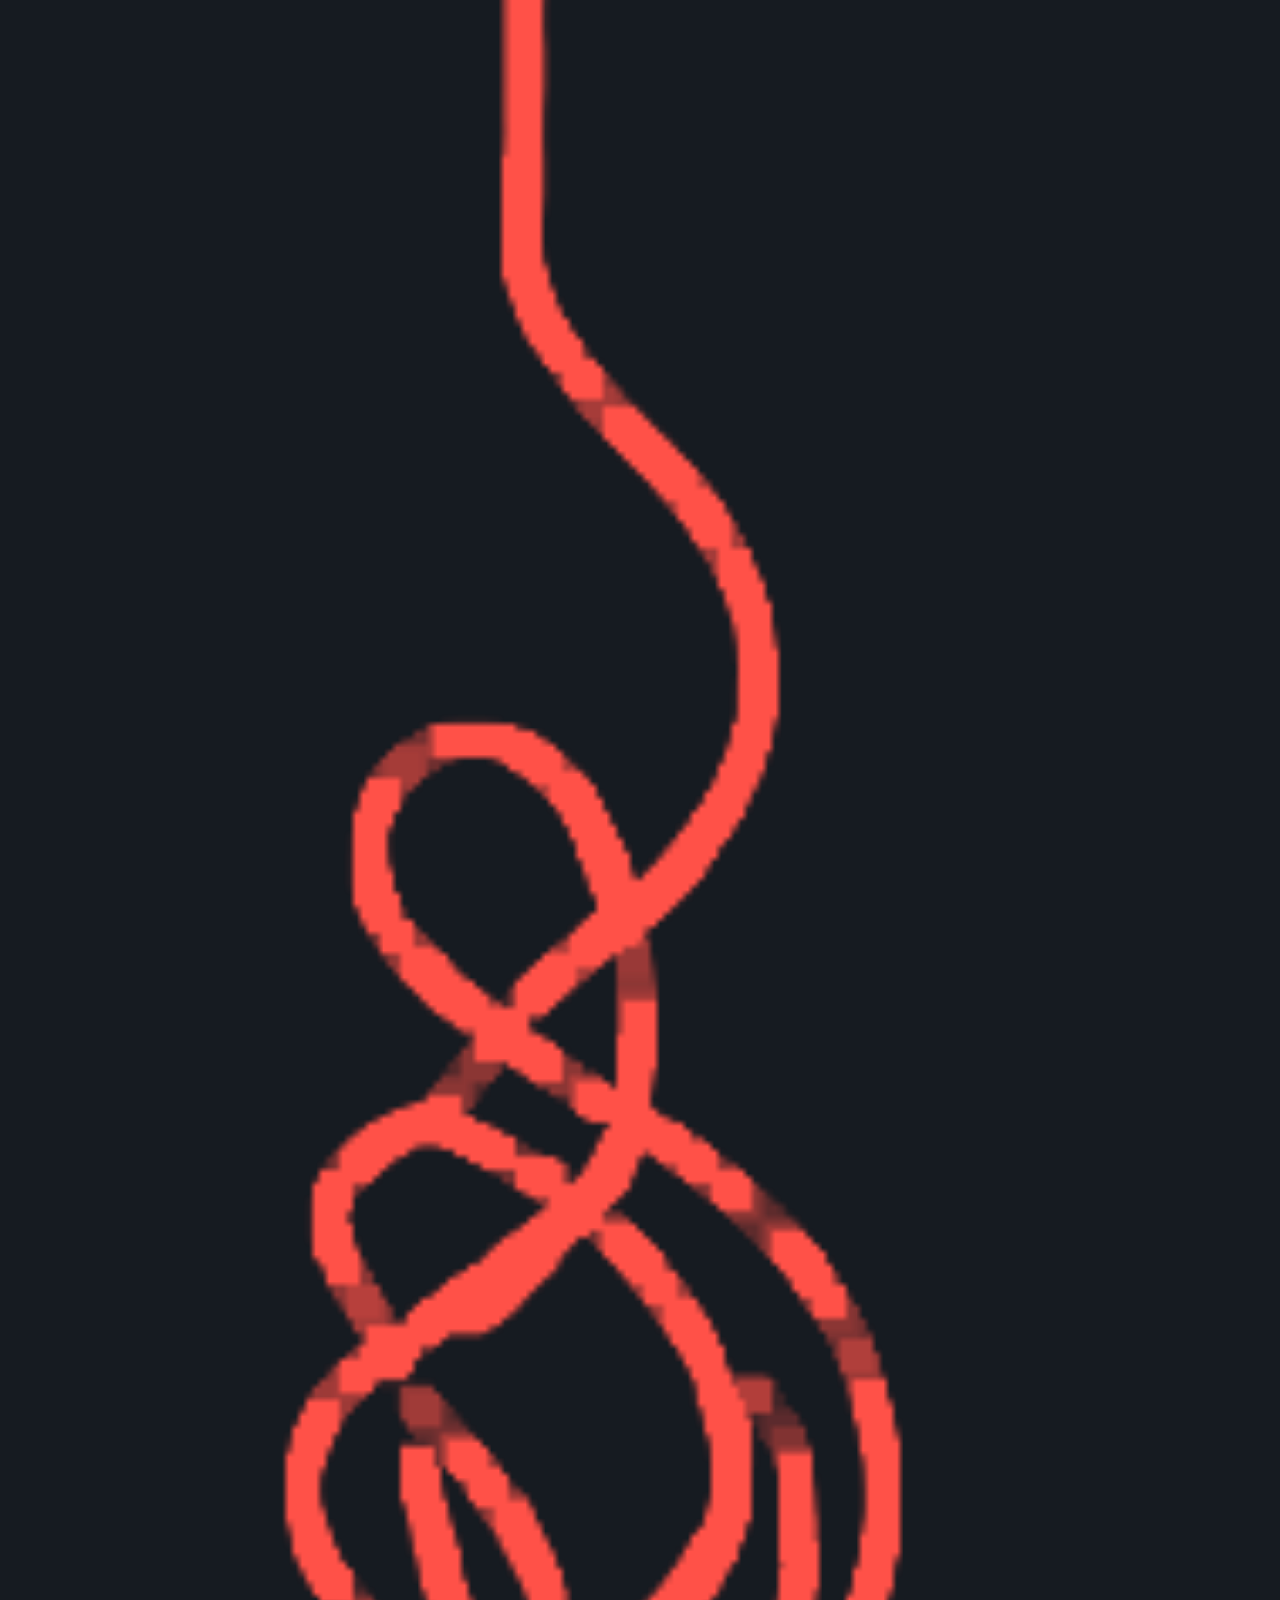
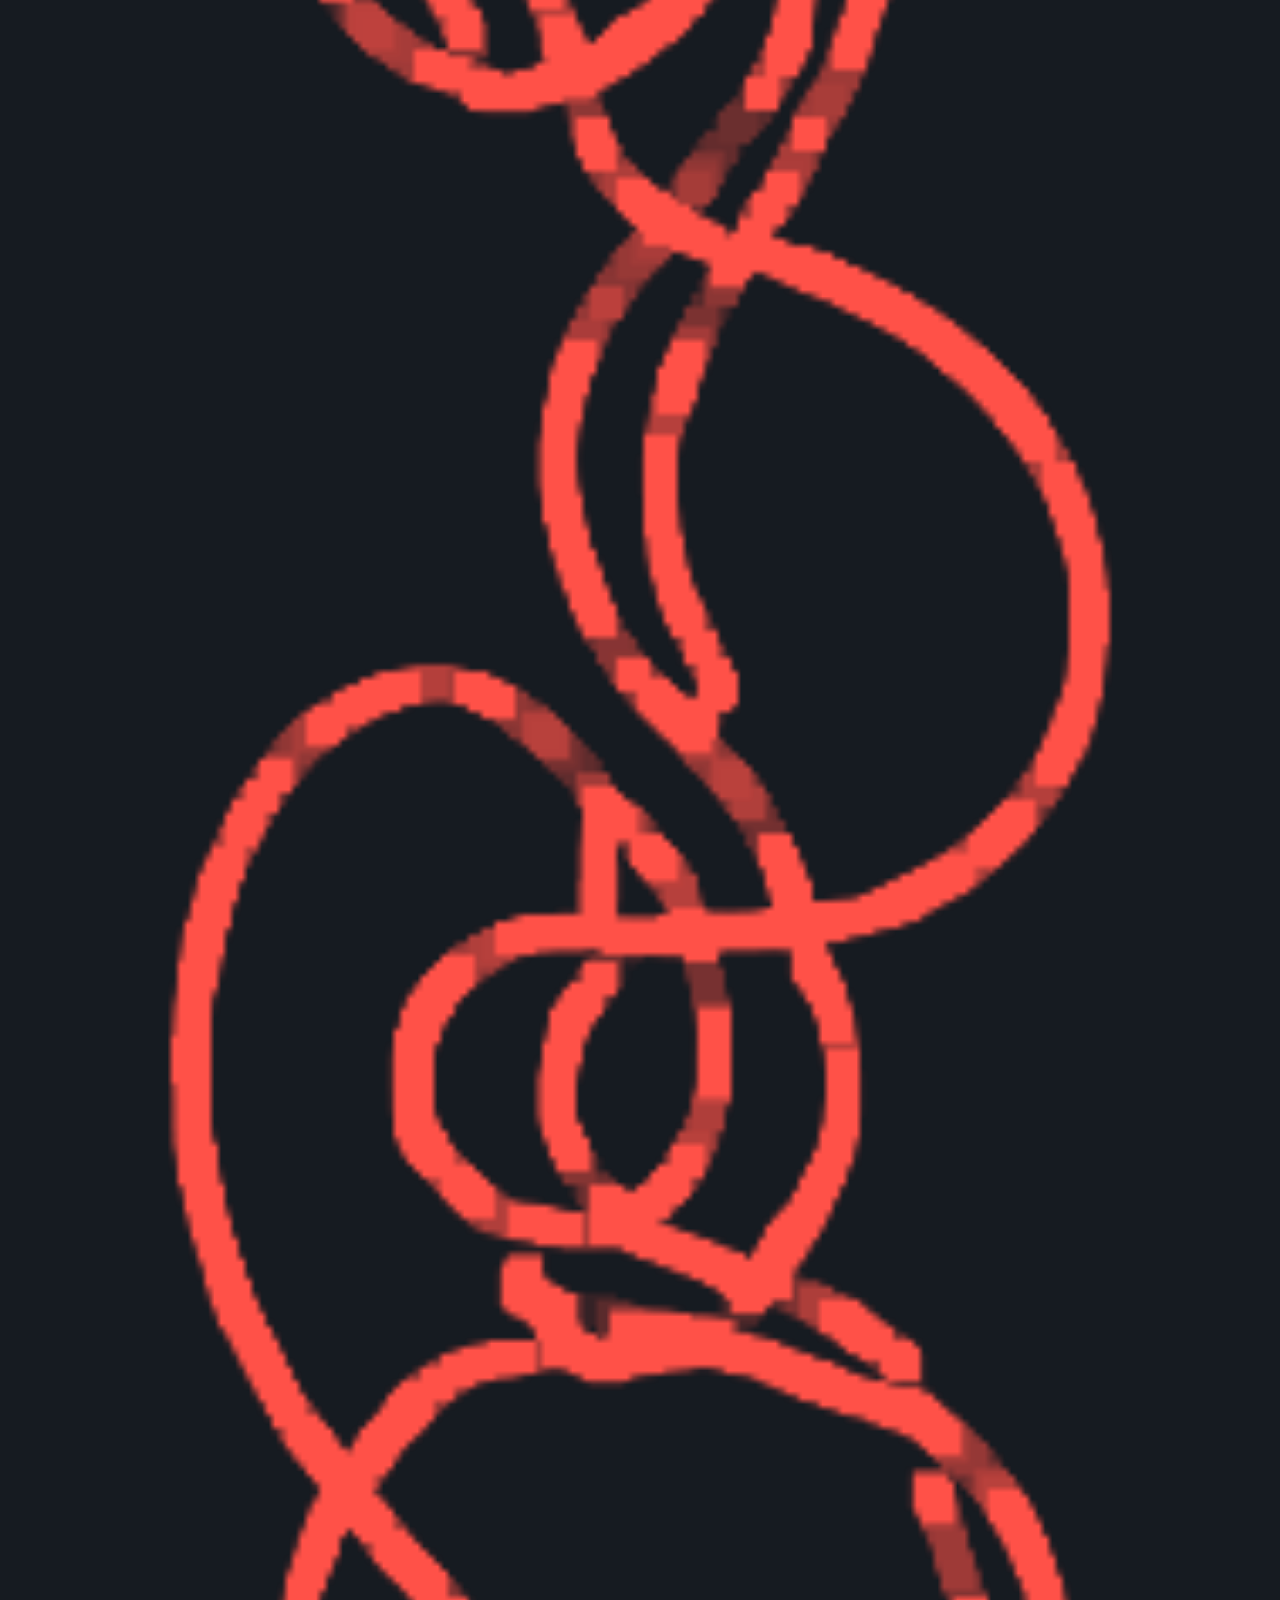
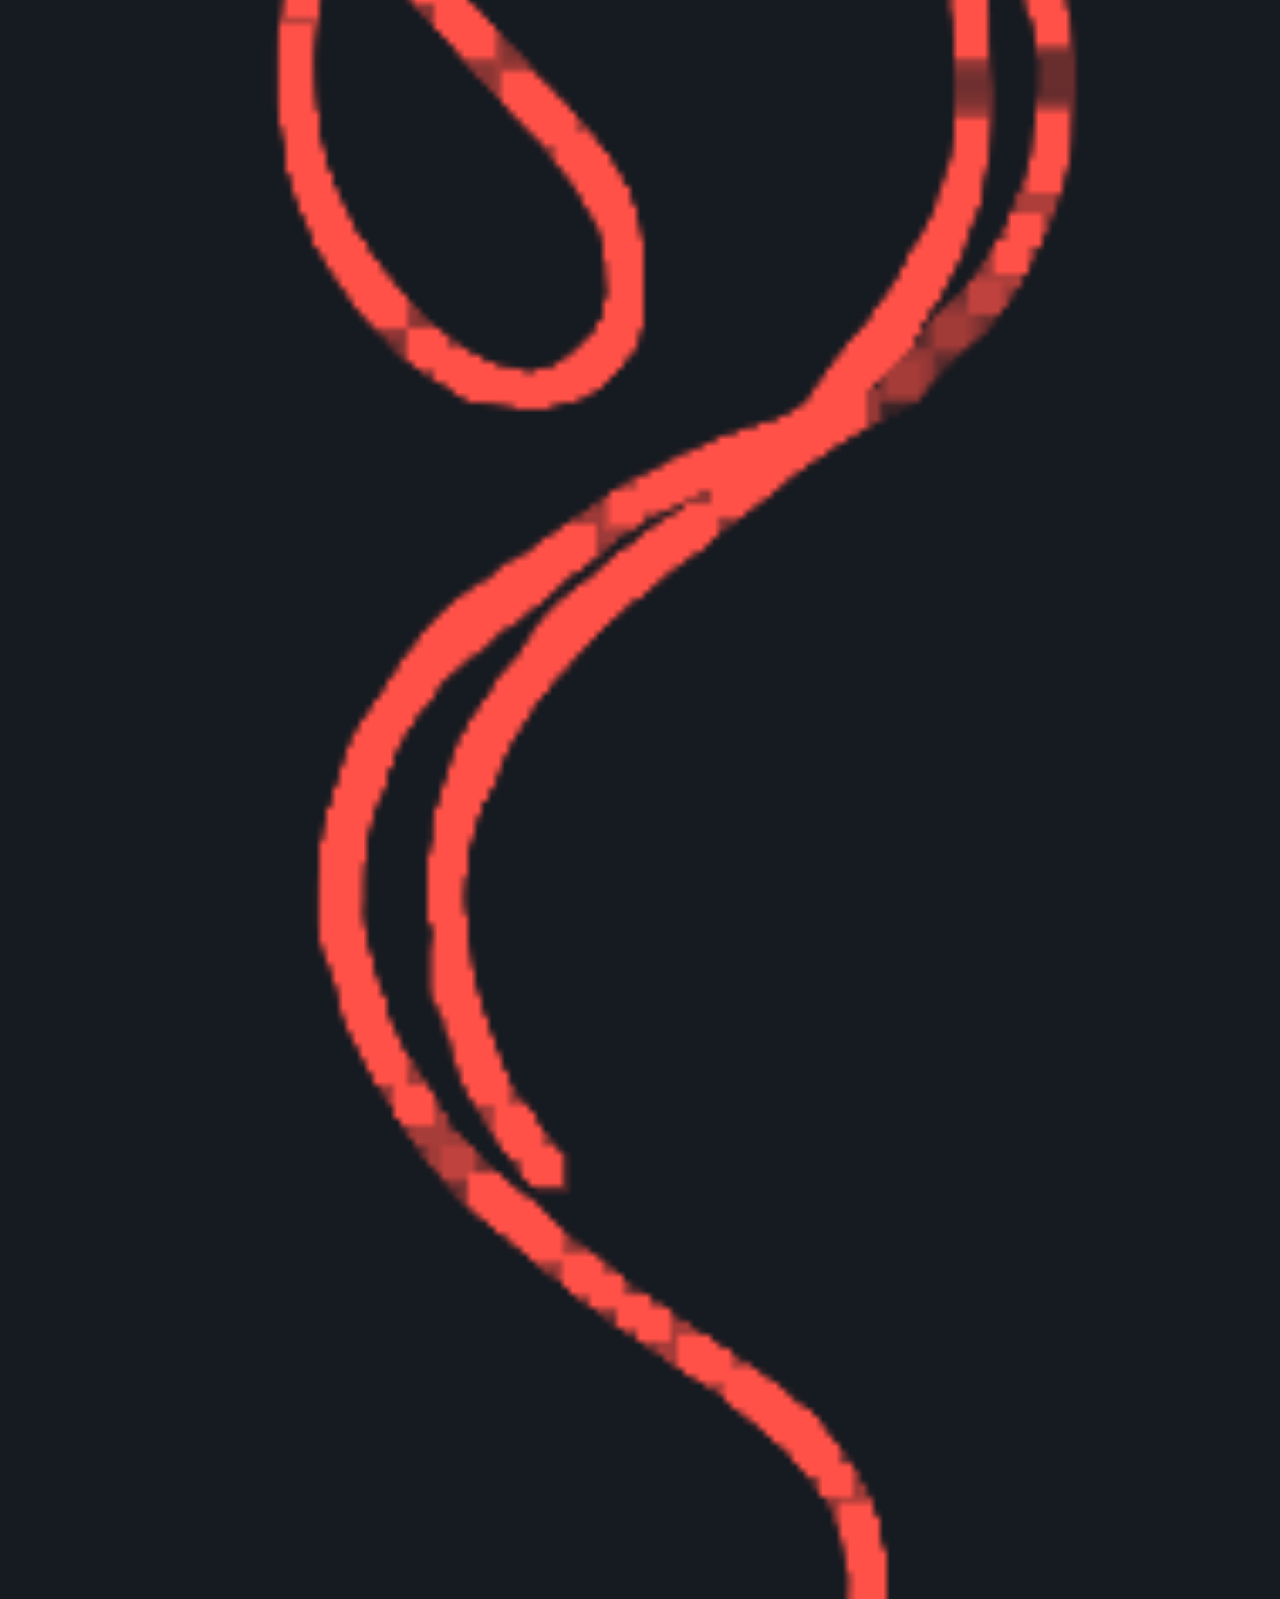
==== commit 3e04f1dc: "Refine solution section with responsive connector arrow" ====
--- a/index.html
+++ b/index.html
@@ -43,7 +43,7 @@
       y=l.getElementsByTagName(r)[0];y.parentNode.insertBefore(t,y);
     })(window, document, "clarity", "script", "x92ymctnva");
   </script>
-  <link rel="stylesheet" href="styles.css?v=20260811-problem-vertical-mobile-cases-flow">
+  <link rel="stylesheet" href="styles.css?v=20260825-solution-connector-arrow-gradient">
 </head>
 <body>
 
@@ -155,37 +155,64 @@
   <section class="section solution-section" id="solucao">
     <div class="container solution-layout">
       <header class="solution-intro" data-reveal>
-        <p class="eyebrow">// produtos que se conectam</p>
-        <h2>Escolha uma frente.<br><span>Ou conecte as três.</span></h2>
-        <p class="solution-intro-copy">Cada produto funciona sozinho. Juntos, formam o sistema.</p>
+        <p class="eyebrow">// o que muda na operação</p>
+        <h2>Agora existe um caminho.</h2>
+        <p class="solution-intro-copy">Informações chegam ao lugar certo, próximos passos ficam claros e tarefas repetitivas deixam de depender da memória e do trabalho manual.</p>
       </header>
+
+      <svg class="solution-connector" id="solutionConnector" aria-hidden="true" focusable="false" preserveAspectRatio="none">
+        <defs>
+          <linearGradient id="solutionConnectorFinalGradient" gradientUnits="userSpaceOnUse" x1="0" y1="0" x2="0" y2="1">
+            <stop offset="0%" stop-color="#176df1"></stop>
+            <stop offset="32%" stop-color="#237ee4"></stop>
+            <stop offset="68%" stop-color="#1baab1"></stop>
+            <stop offset="100%" stop-color="#1fca6b"></stop>
+          </linearGradient>
+        </defs>
+        <path class="solution-connector-path solution-connector-path--primary" id="solutionConnectorPath" pathLength="1"></path>
+        <path class="solution-connector-path solution-connector-path--final" id="solutionConnectorFinalPath" pathLength="1"></path>
+        <g class="solution-connector-cuts">
+          <line></line>
+          <line></line>
+          <line></line>
+        </g>
+        <path class="solution-connector-arrow" id="solutionConnectorArrow"></path>
+      </svg>
 
       <div class="product-stack" aria-label="Produtos Eliseu.io">
         <article class="product-band product-band--sites" data-reveal data-delay="1">
           <div class="product-band-copy">
             <span class="product-icon product-icon--sites" aria-hidden="true"><i data-lucide="monitor"></i></span>
             <h3>Sites</h3>
-            <p class="product-kicker">Gerar oportunidades</p>
-            <p>Landing pages B2B que explicam valor e geram conversas comerciais.</p>
+            <p class="product-kicker">O cliente sabe para onde ir.</p>
+            <p>Sites e experiências digitais que explicam, capturam, agendam ou conduzem cada pessoa ao próximo passo.</p>
           </div>
           <div class="product-visual product-visual--sites">
-            <div class="site-product-preview" aria-label="Exemplo de landing page B2B para uma empresa fictícia">
-              <div class="site-preview-top">
-                <strong class="site-b2b-brand"><i data-lucide="factory" aria-hidden="true"></i> NORTE<span>OPS</span></strong>
-                <span>Soluções&nbsp;&nbsp; Setores&nbsp;&nbsp; Cases</span>
-                <b>Falar com consultor</b>
+            <div class="site-product-preview" role="img" aria-label="Exemplo de landing page B2B para uma empresa fictícia">
+              <div class="site-browser-chrome" aria-hidden="true">
+                <span class="site-browser-dots"><i></i><i></i><i></i></span>
+                <span class="site-browser-url"><i data-lucide="lock-keyhole"></i> norteops.com.br</span>
+                <span class="site-browser-space"></span>
               </div>
-              <div class="site-preview-content">
-                <div class="site-preview-message">
-                  <small>EFICIÊNCIA OPERACIONAL B2B</small>
-                  <h4>Menos retrabalho. Mais margem para crescer.</h4>
-                  <p>Processos, dados e equipe trabalhando no mesmo fluxo.</p>
-                  <span>Solicitar diagnóstico <i data-lucide="arrow-right" aria-hidden="true"></i></span>
+              <div class="site-preview-page" aria-hidden="true">
+                <div class="site-preview-top">
+                  <strong class="site-b2b-brand"><i data-lucide="blocks"></i> NORTE<span>OPS</span></strong>
+                  <span>Serviços&nbsp;&nbsp; Soluções&nbsp;&nbsp; Empresa</span>
+                  <b>Falar com a equipe</b>
                 </div>
-                <div class="site-preview-proof" aria-label="Resultados ilustrativos da empresa fictícia">
-                  <div class="site-proof-heading"><i data-lucide="chart-no-axes-combined" aria-hidden="true"></i><span>Impacto operacional</span></div>
-                  <article><i data-lucide="trending-up" aria-hidden="true"></i><strong>+31%</strong><span>produtividade</span></article>
-                  <article><i data-lucide="clock-3" aria-hidden="true"></i><strong>−22h</strong><span>tarefas manuais/mês</span></article>
+                <div class="site-preview-content">
+                  <div class="site-preview-message">
+                    <small>OPERAÇÃO E TECNOLOGIA</small>
+                    <h4>Seu processo,<br><span>mais simples.</span></h4>
+                    <p>Projetos digitais para conectar equipe, informação e próximos passos.</p>
+                    <span>Conversar sobre o projeto <i data-lucide="arrow-right"></i></span>
+                  </div>
+                  <div class="site-preview-scope">
+                    <strong>Escopo do projeto</strong>
+                    <span>Páginas institucionais</span>
+                    <span>Captação de contatos</span>
+                    <span>Agendamentos integrados</span>
+                  </div>
                 </div>
               </div>
             </div>
@@ -196,8 +223,8 @@
           <div class="product-band-copy">
             <img class="product-kommo-mark" src="assets/kommo-mark.png" alt="Kommo">
             <h3>CRM com Kommo</h3>
-            <p class="product-kicker">Organizar vendas</p>
-            <p>Leads, conversas e negócios no mesmo lugar.</p>
+            <p class="product-kicker">A equipe sabe o que fazer.</p>
+            <p>Conversas, leads e oportunidades organizados com contexto, responsável e próximo passo claros.</p>
           </div>
           <div class="product-visual product-visual--crm">
             <div class="crm-product-preview" aria-label="Exemplo de funil comercial no Kommo">
@@ -224,8 +251,8 @@
           <div class="product-band-copy">
             <span class="product-icon product-icon--automation" aria-hidden="true"><i data-lucide="sparkles"></i></span>
             <h3>Automação &amp; IA</h3>
-            <p class="product-kicker">Executar e conectar</p>
-            <p>Fluxos e agentes cuidando do trabalho repetitivo.</p>
+            <p class="product-kicker">O processo continua andando.</p>
+            <p>Fluxos e agentes movem informações, executam tarefas e conectam etapas que não precisam continuar manuais.</p>
           </div>
           <div class="product-visual product-visual--automation">
             <div class="automation-product-preview" aria-label="Exemplo de automação conectada">
@@ -243,7 +270,7 @@
 
       <div class="solution-intro-action solution-end" data-reveal>
         <a class="btn solution-cta" href="https://wa.me/5511916192015" target="_blank" rel="noopener">
-          Encontrar minha combinação <span aria-hidden="true">↗</span>
+          Simplificar minha operação <span aria-hidden="true">↗</span>
         </a>
       </div>
     </div>
@@ -524,6 +551,6 @@
 </a>
 
 <script src="assets/vendor/lucide.min.js?v=20260808"></script>
-<script src="script.js?v=20260808-solution-icons-b2b-case-global-state"></script>
+<script src="script.js?v=20260825-solution-connector-arrow-gradient"></script>
 </body>
 </html>
--- a/styles.css
+++ b/styles.css
@@ -822,13 +822,14 @@
   line-height: 1.45;
 }
 .product-kicker {
-  margin-top: 8px;
+  max-width: 26ch;
+  margin-top: 10px;
   color: #1567d7;
-  font-family: var(--font-mono);
-  font-size: 12px;
-  font-weight: 500;
-  letter-spacing: 0.055em;
-  text-transform: uppercase;
+  font-family: var(--font-sans);
+  font-size: 18px;
+  font-weight: 750;
+  letter-spacing: -0.015em;
+  line-height: 1.3;
 }
 .product-band--crm .product-kicker { color: #5e35c7; }
 .product-band--automation .product-kicker { color: #218d51; }
@@ -863,21 +864,69 @@
 .crm-product-preview,
 .automation-product-preview { min-width: 0; }
 .site-product-preview {
+  position: relative;
   align-self: stretch;
-  min-height: 248px;
-  border: 1px solid rgba(103, 148, 199, 0.34);
-  border-radius: 18px;
-  background: #102641;
-  box-shadow: 0 12px 28px rgba(16, 38, 65, 0.18);
+  min-height: 210px;
+  border: 1px solid rgba(74, 104, 140, 0.26);
+  border-radius: 14px;
+  background: #e7edf4;
+  box-shadow: 0 10px 22px rgba(28, 52, 82, 0.14);
   color: #fff;
   overflow: hidden;
+  transform: scale(0.92);
+  transform-origin: center;
+}
+.site-browser-chrome {
+  display: grid;
+  grid-template-columns: 48px minmax(110px, 1fr) 48px;
+  align-items: center;
+  gap: 8px;
+  min-height: 28px;
+  padding: 5px 10px;
+  border-bottom: 1px solid rgba(43, 68, 96, 0.12);
+  background: #e8edf3;
+  color: #6c7d91;
+}
+.site-browser-dots {
+  display: inline-flex;
+  align-items: center;
+  gap: 4px;
+}
+.site-browser-dots i {
+  width: 5px;
+  height: 5px;
+  border-radius: 50%;
+  background: #95a3b4;
+}
+.site-browser-dots i:first-child { background: #71849a; }
+.site-browser-url {
+  display: inline-flex;
+  align-items: center;
+  justify-content: center;
+  justify-self: center;
+  gap: 5px;
+  width: min(100%, 250px);
+  min-width: 0;
+  padding: 3px 9px;
+  border: 1px solid rgba(71, 99, 132, 0.10);
+  border-radius: 6px;
+  background: rgba(255, 255, 255, 0.68);
+  color: #697b8e;
+  font-size: 8px;
+  line-height: 1;
+}
+.site-browser-url svg { width: 8px; height: 8px; }
+.site-browser-space { display: block; }
+.site-preview-page {
+  min-height: 182px;
+  background: #263243;
 }
 .site-preview-top {
   display: flex;
   align-items: center;
   justify-content: space-between;
-  min-height: 42px;
-  padding: 10px 18px;
+  min-height: 34px;
+  padding: 7px 14px;
   border-bottom: 1px solid rgba(255, 255, 255, 0.09);
   gap: 12px;
   font-size: 9px;
@@ -893,7 +942,7 @@
 .site-preview-top strong span { color: #58a6ff; }
 .site-preview-top > span { color: rgba(255, 255, 255, 0.62); }
 .site-preview-top > b {
-  padding: 7px 9px;
+  padding: 5px 8px;
   border-radius: 6px;
   background: #176df1;
   color: #fff;
@@ -902,10 +951,10 @@
 }
 .site-preview-content {
   display: grid;
-  grid-template-columns: minmax(0, 1.18fr) minmax(148px, 0.82fr);
-  gap: 18px;
-  min-height: 205px;
-  padding: 24px;
+  grid-template-columns: minmax(0, 1.15fr) minmax(126px, 0.85fr);
+  gap: 16px;
+  min-height: 148px;
+  padding: 14px 18px 16px;
 }
 .site-preview-message {
   display: flex;
@@ -914,13 +963,14 @@
   justify-content: center;
 }
 .site-preview-message h4 {
-  max-width: 13ch;
-  margin: 8px 0 0;
+  max-width: 12ch;
+  margin: 6px 0 0;
   color: #fff;
-  font-size: clamp(19px, 1.75vw, 28px);
+  font-size: clamp(18px, 1.55vw, 23px);
   line-height: 1.08;
   letter-spacing: -0.025em;
 }
+.site-preview-message h4 span { color: #9ecbff; }
 .site-preview-message small {
   color: #79b7ff;
   font-family: var(--font-mono);
@@ -929,56 +979,58 @@
 }
 .site-preview-message p {
   max-width: 28ch;
-  margin-top: 10px;
+  margin-top: 7px;
   color: rgba(255, 255, 255, 0.68);
   font-size: 9px;
   line-height: 1.45;
 }
-.site-preview-message span {
+.site-preview-message > span {
   align-items: center;
   gap: 6px;
   display: inline-flex;
-  margin-top: 14px;
-  padding: 9px 12px;
+  margin-top: 10px;
+  padding: 7px 10px;
   border-radius: 7px;
   background: #176df1;
   color: #fff;
-  font-size: 10px;
+  font-size: 9px;
   font-weight: 700;
 }
-.site-preview-message span svg { width: 12px; height: 12px; }
-.site-preview-proof {
+.site-preview-message > span svg { width: 12px; height: 12px; }
+.site-preview-scope {
   display: grid;
   align-content: center;
-  grid-template-columns: repeat(2, minmax(0, 1fr));
-  gap: 8px;
-  padding: 14px;
-  border: 1px solid rgba(255, 255, 255, 0.13);
-  border-radius: 14px;
-  background: #18334f;
-}
-.site-proof-heading {
-  grid-column: 1 / -1;
+  gap: 0;
+  padding: 10px 12px;
+  border: 1px solid rgba(255, 255, 255, 0.10);
+  border-radius: 10px;
+  background: rgba(255, 255, 255, 0.035);
+}
+.site-preview-scope > strong {
+  margin-bottom: 4px;
+  color: rgba(255, 255, 255, 0.74);
+  font-size: 9px;
+  line-height: 1.25;
+}
+.site-preview-scope > span {
   display: flex;
   align-items: center;
   gap: 7px;
-  margin-bottom: 2px;
-  color: rgba(255, 255, 255, 0.72);
-  font-size: 9px;
-}
-.site-proof-heading svg { width: 14px; height: 14px; color: #58a6ff; }
-.site-preview-proof article {
-  display: grid;
-  gap: 4px;
-  min-width: 0;
-  padding: 12px 10px;
-  border: 1px solid rgba(255, 255, 255, 0.13);
-  border-radius: 10px;
-  background: rgba(255, 255, 255, 0.045);
-}
-.site-preview-proof article svg { width: 15px; height: 15px; color: #6fd58f; }
-.site-preview-proof article strong { margin-top: 2px; color: #fff; font-size: 19px; }
-.site-preview-proof article span { color: rgba(255, 255, 255, 0.58); font-size: 7px; line-height: 1.25; }
+  min-height: 24px;
+  border-top: 1px solid rgba(255, 255, 255, 0.08);
+  color: rgba(255, 255, 255, 0.62);
+  font-size: 7.5px;
+  font-weight: 500;
+  line-height: 1.15;
+}
+.site-preview-scope > span::before {
+  content: "";
+  flex: 0 0 auto;
+  width: 4px;
+  height: 4px;
+  border-radius: 50%;
+  background: #58a6ff;
+}
 
 .crm-product-preview {
   display: grid;
@@ -2580,8 +2632,6 @@
   .product-icon { width: 44px; height: 44px; }
   .product-icon svg { width: 40px; height: 40px; }
   .site-preview-content { padding: 18px; }
-  .site-preview-proof { padding: 10px; }
-  .site-preview-proof article { padding: 10px 8px; }
   .automation-product-preview { grid-template-columns: minmax(0, 1fr) 18px minmax(0, 1fr) 18px minmax(0, 1fr) 18px minmax(0, 1fr); gap: 4px; }
   .automation-node { min-height: 112px; }
 }
@@ -2662,13 +2712,15 @@
   }
   .product-bridge--one,
   .product-bridge--two { top: auto; transform: none; }
-  .site-product-preview { min-height: 250px; }
+  .site-product-preview { min-height: 210px; }
   .site-preview-content {
-    grid-template-columns: 1fr;
-    min-height: 230px;
-  }
-  .site-preview-message h4 { font-size: 28px; }
-  .site-preview-proof { grid-template-columns: repeat(2, minmax(0, 1fr)); }
+    grid-template-columns: minmax(0, 1.04fr) minmax(100px, 0.96fr);
+    gap: 10px;
+    min-height: 168px;
+    padding: 13px;
+  }
+  .site-preview-message h4 { font-size: 21px; }
+  .site-preview-scope { padding: 9px; }
   .crm-product-preview { min-height: 210px; }
   .crm-stage { padding: 14px 9px 10px; }
   .crm-stage > strong { font-size: 11px; }
@@ -2687,8 +2739,24 @@
   .solution-intro h2 { font-size: clamp(40px, 12.8vw, 50px); }
   .solution-cta { font-size: 15px; }
   .product-band { padding-right: 16px; padding-left: 16px; }
+  .site-product-preview { transform: scale(0.95); }
+  .site-browser-chrome {
+    grid-template-columns: 38px minmax(112px, 1fr) 38px;
+    padding-right: 9px;
+    padding-left: 9px;
+  }
   .site-preview-top > span,
   .site-preview-top > b { display: none; }
+  .site-preview-content {
+    grid-template-columns: minmax(0, 1fr) minmax(88px, 0.92fr);
+    gap: 9px;
+    padding: 11px;
+  }
+  .site-preview-message h4 { font-size: 19px; }
+  .site-preview-message p { font-size: 8px; }
+  .site-preview-message > span { padding: 6px 8px; font-size: 8px; }
+  .site-preview-scope { padding: 7px; }
+  .site-preview-scope > span { min-height: 22px; font-size: 7px; }
   .crm-product-preview {
     grid-template-columns: 1fr;
     gap: 8px;
@@ -2723,7 +2791,67 @@
 .solution-section .container { max-width: var(--container-wide); }
 
 .solution-layout {
+  position: relative;
+  isolation: isolate;
   display: block;
+}
+
+.solution-connector {
+  position: absolute;
+  inset: 0;
+  z-index: 0;
+  width: 100%;
+  height: 100%;
+  overflow: visible;
+  pointer-events: none;
+}
+
+.solution-connector-path {
+  fill: none;
+  stroke-width: 8;
+  stroke-linecap: butt;
+  stroke-linejoin: miter;
+  stroke-dasharray: 1;
+  stroke-dashoffset: 1;
+  opacity: 0.96;
+  vector-effect: non-scaling-stroke;
+  transition: stroke-dashoffset 1.65s var(--ease);
+}
+
+.solution-connector-path--primary { stroke: #176df1; }
+.solution-connector-path--final {
+  stroke: url(#solutionConnectorFinalGradient);
+  transition-delay: 820ms;
+}
+
+.solution-connector-cuts line {
+  stroke: #fbfcfe;
+  stroke-width: 3.5;
+  stroke-linecap: butt;
+  opacity: 0;
+  vector-effect: non-scaling-stroke;
+  transition: opacity 180ms var(--ease);
+}
+
+.solution-connector-arrow {
+  fill: url(#solutionConnectorFinalGradient);
+  stroke: none;
+  opacity: 0;
+  transition: opacity 180ms var(--ease) 1.45s;
+}
+
+.solution-connector.is-ready .solution-connector-path { stroke-dashoffset: 0; }
+.solution-connector.is-ready .solution-connector-cuts line { opacity: 1; }
+.solution-connector.is-ready .solution-connector-cuts line:nth-child(1) { transition-delay: 460ms; }
+.solution-connector.is-ready .solution-connector-cuts line:nth-child(2) { transition-delay: 900ms; }
+.solution-connector.is-ready .solution-connector-cuts line:nth-child(3) { transition-delay: 1.34s; }
+.solution-connector.is-ready .solution-connector-arrow { opacity: 1; }
+
+.solution-intro,
+.product-stack,
+.solution-end {
+  position: relative;
+  z-index: 1;
 }
 
 .solution-intro {
@@ -2782,6 +2910,10 @@
   grid-template-columns: minmax(0, 0.64fr) minmax(240px, 0.36fr);
 }
 
+.product-band--sites {
+  grid-template-columns: minmax(280px, 0.42fr) minmax(0, 0.58fr);
+}
+
 .product-band:hover {
   z-index: auto;
   border-color: transparent;
@@ -2825,20 +2957,25 @@
   transform: translateY(-2px);
 }
 
-.product-visual--sites { background: #e9f3ff; }
+.product-visual--sites { padding: 20px; background: #e9f3ff; }
 .product-visual--crm { background: #f1edff; }
 .product-visual--automation { background: #edf7ef; }
 
 .product-bridge { display: none; }
 
-.site-product-preview { min-height: 272px; }
+.site-product-preview { min-height: 214px; }
 .crm-product-preview { min-height: 246px; }
 .automation-product-preview { min-height: 170px; }
 
 .solution-end {
   display: flex;
+  justify-content: center;
   margin-top: 96px;
   padding-top: 0;
+}
+
+.solution-layout .solution-end {
+  margin-top: calc(var(--space-section-content) + 40px);
 }
 
 .solution-end .solution-cta { width: auto; }
@@ -2856,6 +2993,7 @@
   }
 
   .product-band--crm { grid-template-columns: minmax(0, 0.62fr) minmax(220px, 0.38fr); }
+  .product-band--sites { grid-template-columns: minmax(240px, 0.42fr) minmax(0, 0.58fr); }
   .product-visual { padding: 22px; }
   .product-band h3 { font-size: 32px; }
   .product-band--crm h3 { font-size: 30px; }
@@ -2887,8 +3025,9 @@
   }
 
   .product-band-copy > p:last-child { max-width: 34ch; }
+  .product-band-copy { background: #fbfcfe; }
   .product-visual { padding: 18px; border-radius: 20px; }
-  .site-product-preview { min-height: 250px; }
+  .site-product-preview { min-height: 214px; }
   .crm-product-preview { min-height: 210px; }
   .automation-product-preview { min-height: 0; }
 
@@ -2902,7 +3041,20 @@
   .product-band { padding: 0; }
   .product-visual { padding: 14px; border-radius: 18px; }
   .solution-end { margin-top: 58px; }
-  .solution-end .solution-cta { width: 100%; }
+  .solution-end .solution-cta { width: auto; max-width: 100%; }
+}
+
+@media (prefers-reduced-motion: reduce) {
+  .solution-connector-path {
+    stroke-dashoffset: 0;
+    transition: none;
+  }
+
+  .solution-connector-cuts line,
+  .solution-connector-arrow {
+    opacity: 1;
+    transition: none;
+  }
 }
 
 /* ============================================================
